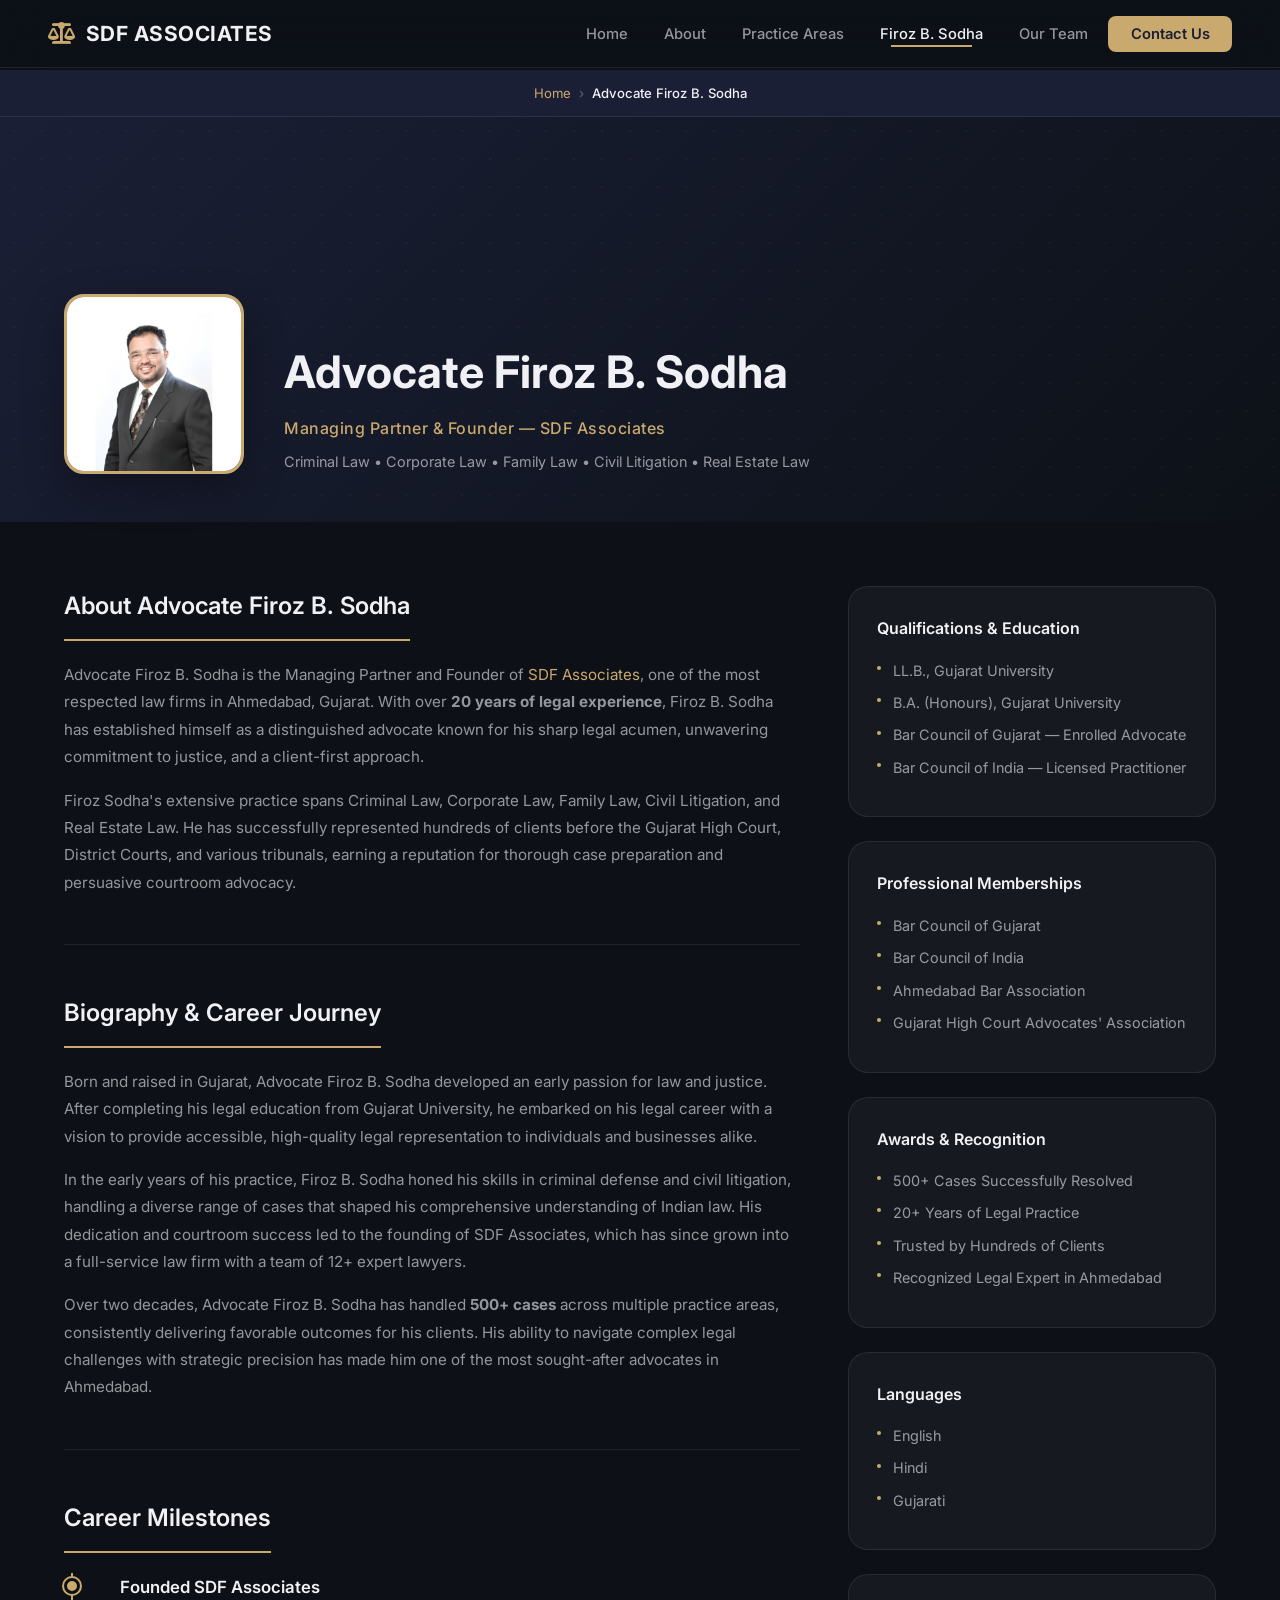
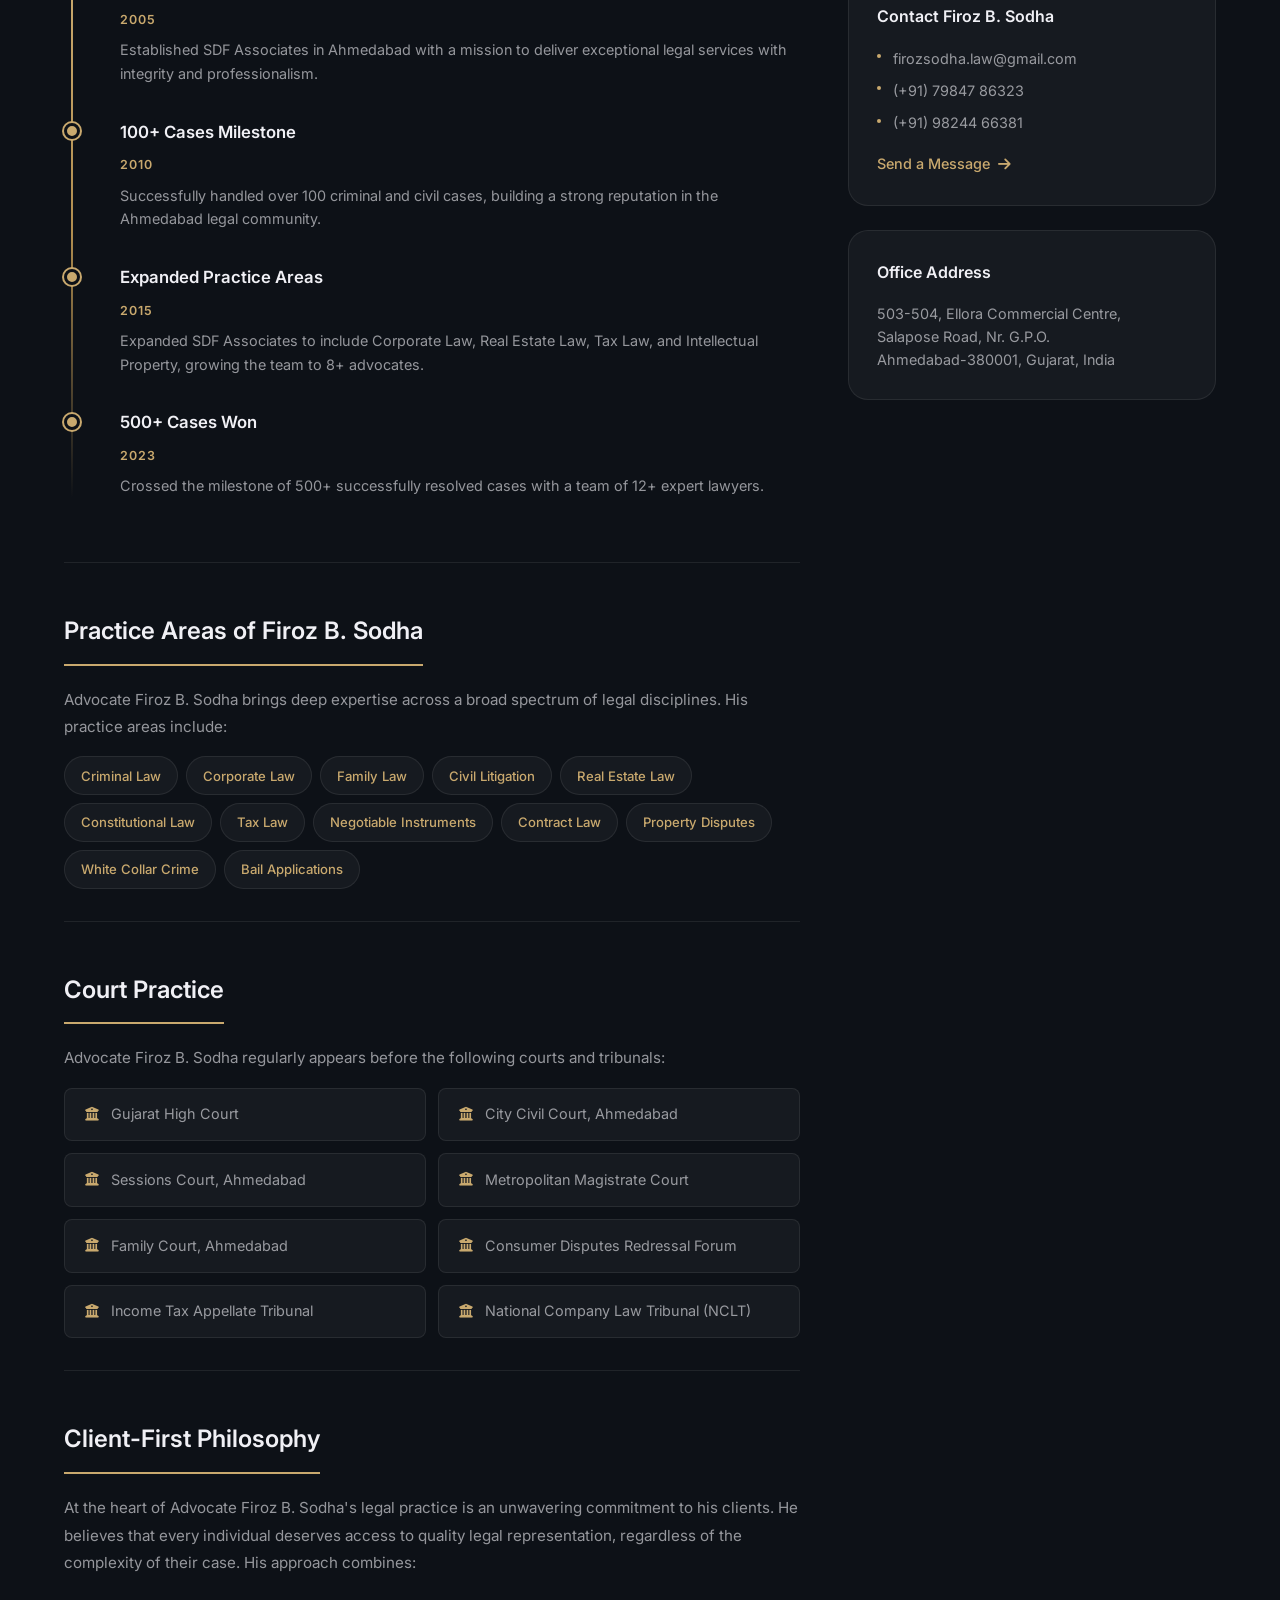
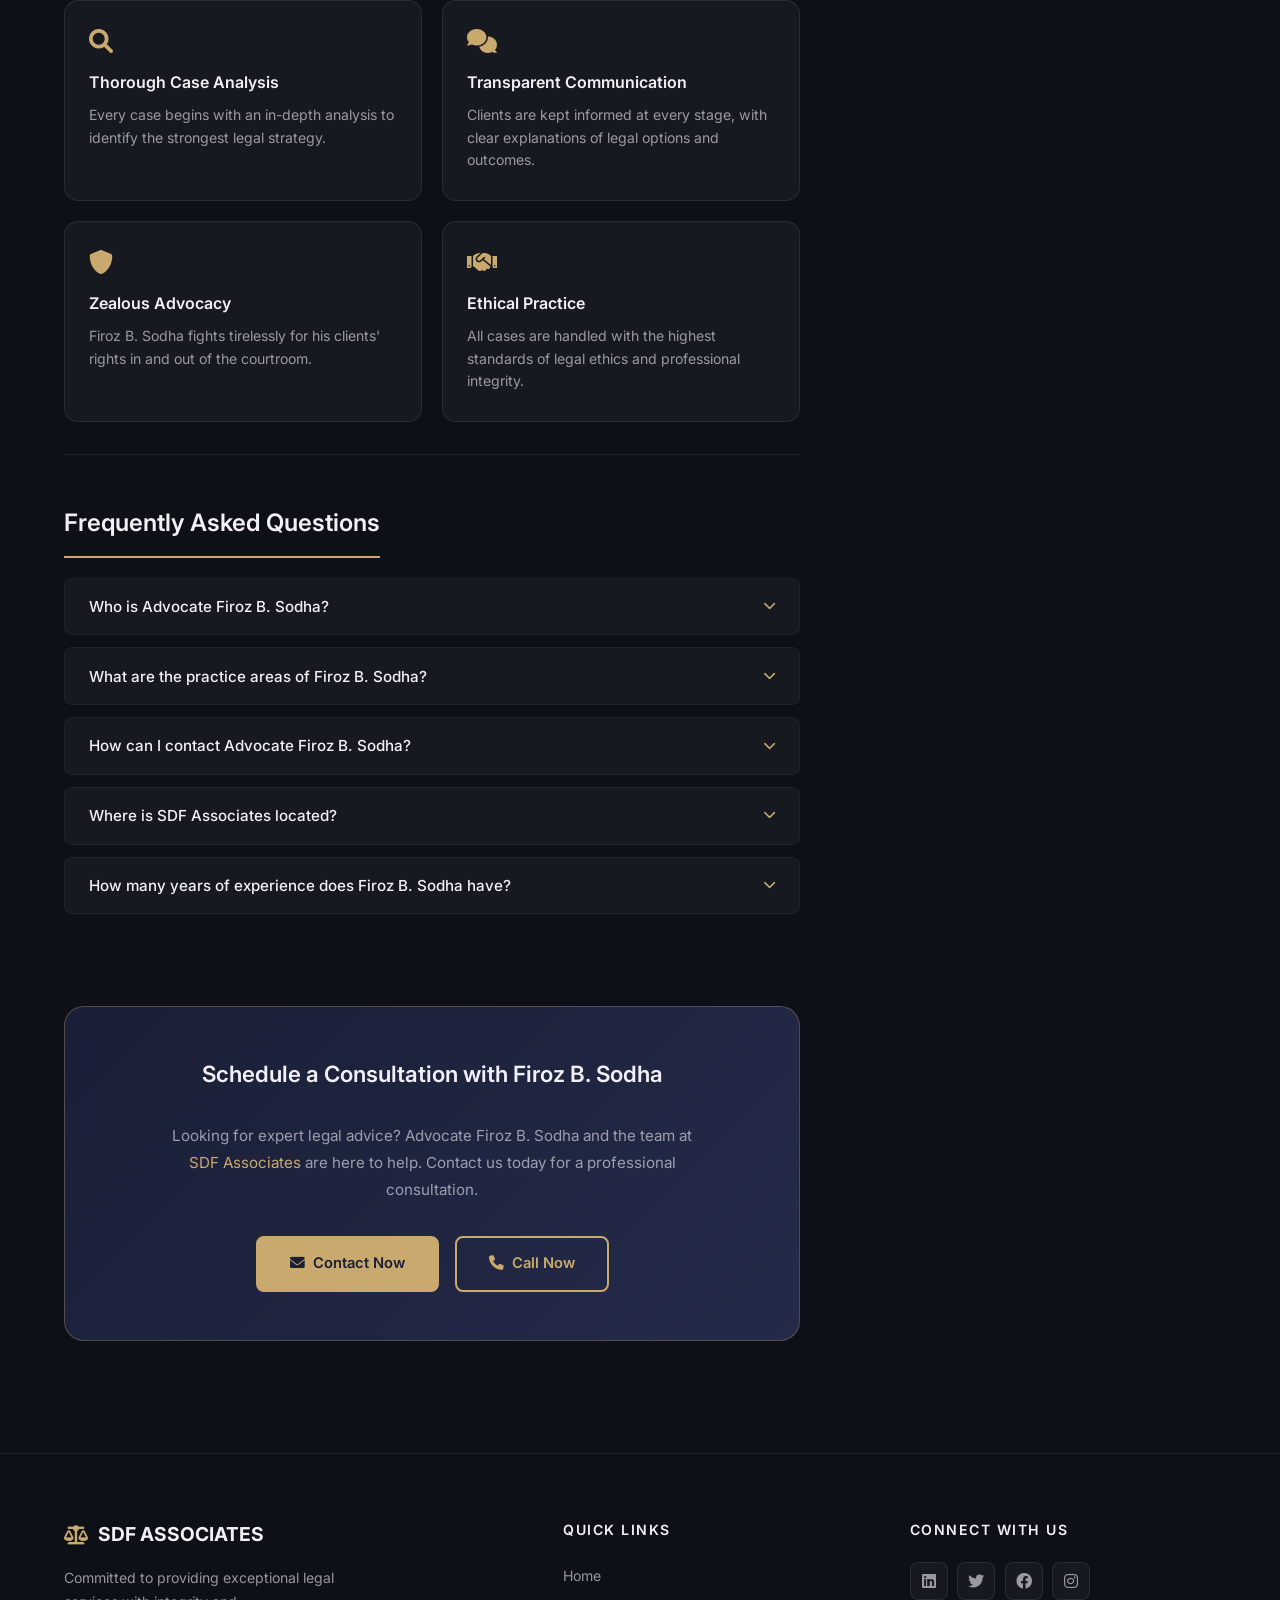
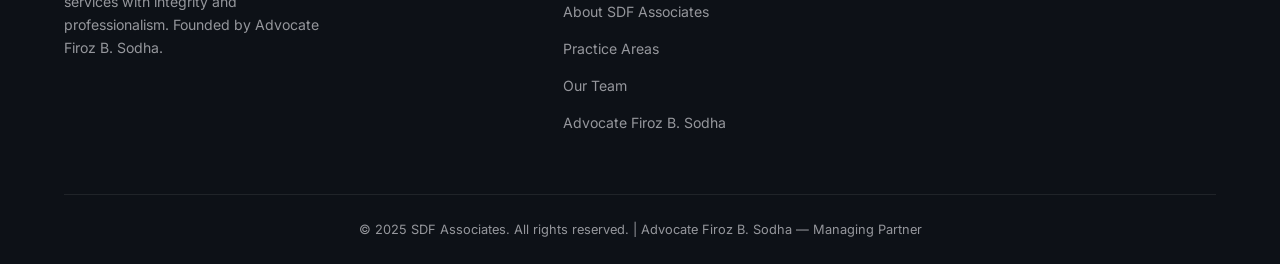
==== about-firoz-b-sodha.html @ f48bb29c "feat: add detailed SEO metadata to team member profile and expand site layout with breadcrumbs, abou" ====
<!DOCTYPE html>
<html lang="en">

<head>
    <meta charset="UTF-8">
    <meta name="viewport" content="width=device-width, initial-scale=1.0">

    <!-- Primary SEO Meta Tags -->
    <title>Advocate Firoz B. Sodha — Managing Partner | SDF Associates, Ahmedabad</title>
    <meta name="description"
        content="Advocate Firoz B. Sodha is the Managing Partner and Founder of SDF Associates, a premier law firm in Ahmedabad. With 20+ years of experience in Criminal Law, Corporate Law, and Civil Litigation. Contact today.">
    <meta name="keywords"
        content="Firoz B. Sodha, Firoz Sodha, Advocate Firoz B. Sodha, Firoz B Sodha, Senior Advocate Firoz B. Sodha, SDF Associates, criminal lawyer Ahmedabad, advocate Ahmedabad">
    <meta name="author" content="Firoz B. Sodha">
    <meta name="robots" content="index, follow, max-snippet:-1, max-image-preview:large, max-video-preview:-1">

    <!-- Canonical URL -->
    <link rel="canonical" href="https://www.sdf-advocates.co.in/about-firoz-b-sodha.html">

    <!-- Open Graph / Facebook -->
    <meta property="og:type" content="profile">
    <meta property="og:site_name" content="SDF Associates">
    <meta property="og:locale" content="en_IN">
    <meta property="og:url" content="https://www.sdf-advocates.co.in/about-firoz-b-sodha.html">
    <meta property="og:title" content="Advocate Firoz B. Sodha — Managing Partner | SDF Associates, Ahmedabad">
    <meta property="og:description"
        content="Meet Advocate Firoz B. Sodha — Managing Partner of SDF Associates with 20+ years of legal expertise in Criminal Law, Corporate Law, and Civil Litigation in Ahmedabad.">
    <meta property="og:image" content="https://www.sdf-advocates.co.in/Images/firoz-b-sodha.jpg">
    <meta property="og:image:width" content="800">
    <meta property="og:image:height" content="800">
    <meta property="og:image:alt" content="Advocate Firoz B. Sodha — Managing Partner of SDF Associates, Ahmedabad">
    <meta property="profile:first_name" content="Firoz">
    <meta property="profile:last_name" content="Sodha">

    <!-- Twitter Card -->
    <meta name="twitter:card" content="summary_large_image">
    <meta name="twitter:title" content="Advocate Firoz B. Sodha — Managing Partner | SDF Associates">
    <meta name="twitter:description"
        content="Advocate Firoz B. Sodha — 20+ years of legal excellence. Managing Partner of SDF Associates, Ahmedabad. Criminal Law, Corporate Law & Civil Litigation expert.">
    <meta name="twitter:image" content="https://www.sdf-advocates.co.in/Images/firoz-b-sodha.jpg">
    <meta name="twitter:image:alt" content="Advocate Firoz B. Sodha — SDF Associates">

    <!-- Favicon -->
    <link rel="icon" type="image/x-icon" href="/favicon.ico">
    <link rel="icon" type="image/png" sizes="32x32" href="/favicon-32x32.png">
    <link rel="icon" type="image/png" sizes="16x16" href="/favicon-16x16.png">
    <link rel="apple-touch-icon" sizes="180x180" href="/apple-touch-icon.png">

    <!-- Preconnect for Performance -->
    <link rel="preconnect" href="https://fonts.googleapis.com">
    <link rel="preconnect" href="https://fonts.gstatic.com" crossorigin>
    <link href="https://fonts.googleapis.com/css2?family=Inter:wght@400;500;600;700&display=swap" rel="stylesheet">
    <link rel="stylesheet" href="https://cdnjs.cloudflare.com/ajax/libs/font-awesome/6.0.0/css/all.min.css">
    <link rel="stylesheet" href="styles.css">

    <!-- Structured Data: Person -->
    <script type="application/ld+json">
    {
        "@context": "https://schema.org",
        "@type": "Person",
        "name": "Firoz B. Sodha",
        "alternateName": ["Firoz Sodha", "Advocate Firoz B. Sodha", "Firoz B Sodha"],
        "givenName": "Firoz",
        "familyName": "Sodha",
        "additionalName": "B.",
        "honorificPrefix": "Advocate",
        "jobTitle": "Managing Partner",
        "description": "Advocate Firoz B. Sodha is the Managing Partner and Founder of SDF Associates, a premier law firm in Ahmedabad, Gujarat. With over 20 years of experience specializing in Criminal Law, Corporate Law, Family Law, and Civil Litigation.",
        "url": "https://www.sdf-advocates.co.in/about-firoz-b-sodha.html",
        "image": "https://www.sdf-advocates.co.in/Images/firoz-b-sodha.jpg",
        "email": "firozsodha.law@gmail.com",
        "telephone": "+91-79847-86323",
        "worksFor": {
            "@type": "LegalService",
            "name": "SDF Associates",
            "url": "https://www.sdf-advocates.co.in"
        },
        "alumniOf": [
            {
                "@type": "EducationalOrganization",
                "name": "Gujarat University"
            }
        ],
        "knowsAbout": [
            "Criminal Law",
            "Corporate Law",
            "Family Law",
            "Civil Litigation",
            "Real Estate Law",
            "Constitutional Law",
            "Tax Law"
        ],
        "knowsLanguage": ["English", "Hindi", "Gujarati"],
        "address": {
            "@type": "PostalAddress",
            "streetAddress": "503-504, Ellora Commercial Centre, Salapose Road, Nr. G.P.O.",
            "addressLocality": "Ahmedabad",
            "addressRegion": "Gujarat",
            "postalCode": "380001",
            "addressCountry": "IN"
        },
        "memberOf": [
            {
                "@type": "Organization",
                "name": "Bar Council of Gujarat"
            },
            {
                "@type": "Organization",
                "name": "Bar Council of India"
            },
            {
                "@type": "Organization",
                "name": "Ahmedabad Bar Association"
            }
        ],
        "sameAs": []
    }
    </script>

    <!-- Structured Data: BreadcrumbList -->
    <script type="application/ld+json">
    {
        "@context": "https://schema.org",
        "@type": "BreadcrumbList",
        "itemListElement": [
            {
                "@type": "ListItem",
                "position": 1,
                "name": "Home",
                "item": "https://www.sdf-advocates.co.in/"
            },
            {
                "@type": "ListItem",
                "position": 2,
                "name": "Advocate Firoz B. Sodha",
                "item": "https://www.sdf-advocates.co.in/about-firoz-b-sodha.html"
            }
        ]
    }
    </script>

    <!-- Structured Data: FAQPage -->
    <script type="application/ld+json">
    {
        "@context": "https://schema.org",
        "@type": "FAQPage",
        "mainEntity": [
            {
                "@type": "Question",
                "name": "Who is Advocate Firoz B. Sodha?",
                "acceptedAnswer": {
                    "@type": "Answer",
                    "text": "Advocate Firoz B. Sodha is the Managing Partner and Founder of SDF Associates, a premier law firm in Ahmedabad, Gujarat. With over 20 years of experience, he specializes in Criminal Law, Corporate Law, Family Law, and Civil Litigation."
                }
            },
            {
                "@type": "Question",
                "name": "What are the practice areas of Firoz B. Sodha?",
                "acceptedAnswer": {
                    "@type": "Answer",
                    "text": "Firoz B. Sodha specializes in Criminal Law, Corporate Law, Family Law, Civil Litigation, Real Estate Law, Constitutional Law, and Tax Law. He has represented clients in the Gujarat High Court, District Courts, and various tribunals."
                }
            },
            {
                "@type": "Question",
                "name": "How can I contact Advocate Firoz B. Sodha?",
                "acceptedAnswer": {
                    "@type": "Answer",
                    "text": "You can contact Advocate Firoz B. Sodha at SDF Associates by calling (+91) 79847 86323 or (+91) 98244 66381, or by emailing firozsodha.law@gmail.com. The office is located at 503-504, Ellora Commercial Centre, Salapose Road, Nr. G.P.O., Ahmedabad-380001."
                }
            },
            {
                "@type": "Question",
                "name": "Where is SDF Associates located?",
                "acceptedAnswer": {
                    "@type": "Answer",
                    "text": "SDF Associates is located at 503-504, Ellora Commercial Centre, Salapose Road, Nr. G.P.O., Ahmedabad-380001, Gujarat, India."
                }
            },
            {
                "@type": "Question",
                "name": "How many years of experience does Firoz B. Sodha have?",
                "acceptedAnswer": {
                    "@type": "Answer",
                    "text": "Advocate Firoz B. Sodha has over 20 years of legal experience. He founded SDF Associates and has successfully handled 500+ cases across multiple practice areas."
                }
            }
        ]
    }
    </script>
</head>

<body>
    <header>
        <nav aria-label="Main Navigation">
            <a href="index.html" class="logo" title="SDF Associates — Law Firm in Ahmedabad">
                <i class="fas fa-balance-scale" aria-hidden="true"></i>
                <span>SDF ASSOCIATES</span>
            </a>
            <button class="mobile-menu-btn" aria-label="Toggle Menu" aria-expanded="false">
                <span></span>
                <span></span>
                <span></span>
            </button>
            <ul class="nav-links" role="navigation">
                <li><a href="index.html#home">Home</a></li>
                <li><a href="index.html#about">About</a></li>
                <li><a href="index.html#services">Practice Areas</a></li>
                <li><a href="about-firoz-b-sodha.html" class="active" title="Advocate Firoz B. Sodha">Firoz B. Sodha</a></li>
                <li><a href="index.html#team">Our Team</a></li>
                <li><a href="index.html#contact" class="nav-cta">Contact Us</a></li>
            </ul>
        </nav>
    </header>

    <main>
        <!-- Breadcrumb Navigation -->
        <nav class="breadcrumb" aria-label="Breadcrumb">
            <ol>
                <li><a href="index.html">Home</a></li>
                <li aria-current="page">Advocate Firoz B. Sodha</li>
            </ol>
        </nav>

        <!-- Hero Section -->
        <section class="member-hero about-hero">
            <div class="member-hero-content">
                <div class="member-hero-image">
                    <img src="Images/firoz-b-sodha.jpg"
                        alt="Advocate Firoz B. Sodha — Managing Partner and Founder of SDF Associates, Ahmedabad"
                        loading="eager" fetchpriority="high" decoding="async" width="180" height="180">
                </div>
                <div class="member-hero-text">
                    <h1>Advocate Firoz B. Sodha</h1>
                    <p class="member-title">Managing Partner &amp; Founder — SDF Associates</p>
                    <p class="member-specialty">Criminal Law • Corporate Law • Family Law • Civil Litigation • Real
                        Estate Law</p>
                </div>
            </div>
        </section>

        <!-- Profile Body -->
        <div class="member-body about-body" style="background: var(--secondary);">
            <div class="member-main">

                <!-- Professional Introduction -->
                <section class="profile-section">
                    <h2>About Advocate Firoz B. Sodha</h2>
                    <p>Advocate Firoz B. Sodha is the Managing Partner and Founder of <a href="index.html"
                            title="SDF Associates — Premier Law Firm in Ahmedabad">SDF Associates</a>, one of the
                        most respected law firms in Ahmedabad, Gujarat. With over <strong>20 years of legal
                            experience</strong>, Firoz B. Sodha has established himself as a distinguished advocate
                        known for his sharp legal acumen, unwavering commitment to justice, and a client-first
                        approach.</p>
                    <p>Firoz Sodha's extensive practice spans Criminal Law, Corporate Law, Family Law, Civil
                        Litigation, and Real Estate Law. He has successfully represented hundreds of clients before
                        the Gujarat High Court, District Courts, and various tribunals, earning a reputation for
                        thorough case preparation and persuasive courtroom advocacy.</p>
                </section>

                <!-- Biography -->
                <section class="profile-section">
                    <h2>Biography &amp; Career Journey</h2>
                    <p>Born and raised in Gujarat, Advocate Firoz B. Sodha developed an early passion for law and
                        justice. After completing his legal education from Gujarat University, he embarked on his
                        legal career with a vision to provide accessible, high-quality legal representation to
                        individuals and businesses alike.</p>
                    <p>In the early years of his practice, Firoz B. Sodha honed his skills in criminal defense and
                        civil litigation, handling a diverse range of cases that shaped his comprehensive
                        understanding of Indian law. His dedication and courtroom success led to the founding of
                        SDF Associates, which has since grown into a full-service law firm with a team of 12+
                        expert lawyers.</p>
                    <p>Over two decades, Advocate Firoz B. Sodha has handled <strong>500+ cases</strong> across
                        multiple practice areas, consistently delivering favorable outcomes for his clients. His
                        ability to navigate complex legal challenges with strategic precision has made him one of
                        the most sought-after advocates in Ahmedabad.</p>
                </section>

                <!-- Career Timeline -->
                <section class="profile-section">
                    <h2>Career Milestones</h2>
                    <div class="timeline">
                        <div class="timeline-item">
                            <div class="timeline-marker"></div>
                            <div class="timeline-content">
                                <h3>Founded SDF Associates</h3>
                                <span class="timeline-date">2005</span>
                                <p>Established SDF Associates in Ahmedabad with a mission to deliver exceptional
                                    legal services with integrity and professionalism.</p>
                            </div>
                        </div>
                        <div class="timeline-item">
                            <div class="timeline-marker"></div>
                            <div class="timeline-content">
                                <h3>100+ Cases Milestone</h3>
                                <span class="timeline-date">2010</span>
                                <p>Successfully handled over 100 criminal and civil cases, building a strong
                                    reputation in the Ahmedabad legal community.</p>
                            </div>
                        </div>
                        <div class="timeline-item">
                            <div class="timeline-marker"></div>
                            <div class="timeline-content">
                                <h3>Expanded Practice Areas</h3>
                                <span class="timeline-date">2015</span>
                                <p>Expanded SDF Associates to include Corporate Law, Real Estate Law, Tax Law, and
                                    Intellectual Property, growing the team to 8+ advocates.</p>
                            </div>
                        </div>
                        <div class="timeline-item">
                            <div class="timeline-marker"></div>
                            <div class="timeline-content">
                                <h3>500+ Cases Won</h3>
                                <span class="timeline-date">2023</span>
                                <p>Crossed the milestone of 500+ successfully resolved cases with a team of 12+
                                    expert lawyers.</p>
                            </div>
                        </div>
                    </div>
                </section>

                <!-- Practice Areas -->
                <section class="profile-section">
                    <h2>Practice Areas of Firoz B. Sodha</h2>
                    <p>Advocate Firoz B. Sodha brings deep expertise across a broad spectrum of legal disciplines.
                        His practice areas include:</p>
                    <div class="practice-tags">
                        <span class="practice-tag">Criminal Law</span>
                        <span class="practice-tag">Corporate Law</span>
                        <span class="practice-tag">Family Law</span>
                        <span class="practice-tag">Civil Litigation</span>
                        <span class="practice-tag">Real Estate Law</span>
                        <span class="practice-tag">Constitutional Law</span>
                        <span class="practice-tag">Tax Law</span>
                        <span class="practice-tag">Negotiable Instruments</span>
                        <span class="practice-tag">Contract Law</span>
                        <span class="practice-tag">Property Disputes</span>
                        <span class="practice-tag">White Collar Crime</span>
                        <span class="practice-tag">Bail Applications</span>
                    </div>
                </section>

                <!-- Court Practice -->
                <section class="profile-section">
                    <h2>Court Practice</h2>
                    <p>Advocate Firoz B. Sodha regularly appears before the following courts and tribunals:</p>
                    <ul class="court-list">
                        <li><i class="fas fa-university" aria-hidden="true"></i> Gujarat High Court</li>
                        <li><i class="fas fa-university" aria-hidden="true"></i> City Civil Court, Ahmedabad</li>
                        <li><i class="fas fa-university" aria-hidden="true"></i> Sessions Court, Ahmedabad</li>
                        <li><i class="fas fa-university" aria-hidden="true"></i> Metropolitan Magistrate Court</li>
                        <li><i class="fas fa-university" aria-hidden="true"></i> Family Court, Ahmedabad</li>
                        <li><i class="fas fa-university" aria-hidden="true"></i> Consumer Disputes Redressal Forum</li>
                        <li><i class="fas fa-university" aria-hidden="true"></i> Income Tax Appellate Tribunal</li>
                        <li><i class="fas fa-university" aria-hidden="true"></i> National Company Law Tribunal (NCLT)</li>
                    </ul>
                </section>

                <!-- Client Approach -->
                <section class="profile-section">
                    <h2>Client-First Philosophy</h2>
                    <p>At the heart of Advocate Firoz B. Sodha's legal practice is an unwavering commitment to
                        his clients. He believes that every individual deserves access to quality legal
                        representation, regardless of the complexity of their case. His approach combines:</p>
                    <div class="approach-grid">
                        <div class="approach-card">
                            <i class="fas fa-search" aria-hidden="true"></i>
                            <h3>Thorough Case Analysis</h3>
                            <p>Every case begins with an in-depth analysis to identify the strongest legal
                                strategy.</p>
                        </div>
                        <div class="approach-card">
                            <i class="fas fa-comments" aria-hidden="true"></i>
                            <h3>Transparent Communication</h3>
                            <p>Clients are kept informed at every stage, with clear explanations of legal options
                                and outcomes.</p>
                        </div>
                        <div class="approach-card">
                            <i class="fas fa-shield-alt" aria-hidden="true"></i>
                            <h3>Zealous Advocacy</h3>
                            <p>Firoz B. Sodha fights tirelessly for his clients' rights in and out of the
                                courtroom.</p>
                        </div>
                        <div class="approach-card">
                            <i class="fas fa-handshake" aria-hidden="true"></i>
                            <h3>Ethical Practice</h3>
                            <p>All cases are handled with the highest standards of legal ethics and professional
                                integrity.</p>
                        </div>
                    </div>
                </section>

                <!-- FAQs -->
                <section class="profile-section faq-section">
                    <h2>Frequently Asked Questions</h2>

                    <div class="faq-item" itemscope itemprop="mainEntity" itemtype="https://schema.org/Question">
                        <button class="faq-question" aria-expanded="false">
                            <span itemprop="name">Who is Advocate Firoz B. Sodha?</span>
                            <i class="fas fa-chevron-down" aria-hidden="true"></i>
                        </button>
                        <div class="faq-answer" itemscope itemprop="acceptedAnswer"
                            itemtype="https://schema.org/Answer">
                            <p itemprop="text">Advocate Firoz B. Sodha is the Managing Partner and Founder of SDF
                                Associates, a premier law firm in Ahmedabad, Gujarat. With over 20 years of
                                experience, he specializes in Criminal Law, Corporate Law, Family Law, and Civil
                                Litigation.</p>
                        </div>
                    </div>

                    <div class="faq-item" itemscope itemprop="mainEntity" itemtype="https://schema.org/Question">
                        <button class="faq-question" aria-expanded="false">
                            <span itemprop="name">What are the practice areas of Firoz B. Sodha?</span>
                            <i class="fas fa-chevron-down" aria-hidden="true"></i>
                        </button>
                        <div class="faq-answer" itemscope itemprop="acceptedAnswer"
                            itemtype="https://schema.org/Answer">
                            <p itemprop="text">Firoz B. Sodha specializes in Criminal Law, Corporate Law, Family
                                Law, Civil Litigation, Real Estate Law, Constitutional Law, and Tax Law. He has
                                represented clients in the Gujarat High Court, District Courts, and various
                                tribunals.</p>
                        </div>
                    </div>

                    <div class="faq-item" itemscope itemprop="mainEntity" itemtype="https://schema.org/Question">
                        <button class="faq-question" aria-expanded="false">
                            <span itemprop="name">How can I contact Advocate Firoz B. Sodha?</span>
                            <i class="fas fa-chevron-down" aria-hidden="true"></i>
                        </button>
                        <div class="faq-answer" itemscope itemprop="acceptedAnswer"
                            itemtype="https://schema.org/Answer">
                            <p itemprop="text">You can contact Advocate Firoz B. Sodha at SDF Associates by
                                calling <a href="tel:+917984786323">(+91) 79847 86323</a> or <a
                                    href="tel:+919824466381">(+91) 98244 66381</a>, or by emailing <a
                                    href="mailto:firozsodha.law@gmail.com">firozsodha.law@gmail.com</a>. The
                                office is located at 503-504, Ellora Commercial Centre, Salapose Road, Nr. G.P.O.,
                                Ahmedabad-380001.</p>
                        </div>
                    </div>

                    <div class="faq-item" itemscope itemprop="mainEntity" itemtype="https://schema.org/Question">
                        <button class="faq-question" aria-expanded="false">
                            <span itemprop="name">Where is SDF Associates located?</span>
                            <i class="fas fa-chevron-down" aria-hidden="true"></i>
                        </button>
                        <div class="faq-answer" itemscope itemprop="acceptedAnswer"
                            itemtype="https://schema.org/Answer">
                            <p itemprop="text">SDF Associates is located at 503-504, Ellora Commercial Centre,
                                Salapose Road, Nr. G.P.O., Ahmedabad-380001, Gujarat, India.</p>
                        </div>
                    </div>

                    <div class="faq-item" itemscope itemprop="mainEntity" itemtype="https://schema.org/Question">
                        <button class="faq-question" aria-expanded="false">
                            <span itemprop="name">How many years of experience does Firoz B. Sodha have?</span>
                            <i class="fas fa-chevron-down" aria-hidden="true"></i>
                        </button>
                        <div class="faq-answer" itemscope itemprop="acceptedAnswer"
                            itemtype="https://schema.org/Answer">
                            <p itemprop="text">Advocate Firoz B. Sodha has over 20 years of legal experience. He
                                founded SDF Associates and has successfully handled 500+ cases across multiple
                                practice areas.</p>
                        </div>
                    </div>
                </section>

                <!-- Contact CTA -->
                <section class="profile-section contact-cta-section">
                    <div class="contact-cta-card">
                        <h2>Schedule a Consultation with Firoz B. Sodha</h2>
                        <p>Looking for expert legal advice? Advocate Firoz B. Sodha and the team at <a
                                href="index.html" title="SDF Associates">SDF Associates</a> are here to help.
                            Contact us today for a professional consultation.</p>
                        <div class="cta-actions">
                            <a href="index.html#contact" class="cta-primary" id="about-cta-contact">
                                <i class="fas fa-envelope" aria-hidden="true"></i> Contact Now
                            </a>
                            <a href="tel:+917984786323" class="cta-primary cta-phone" id="about-cta-call">
                                <i class="fas fa-phone" aria-hidden="true"></i> Call Now
                            </a>
                        </div>
                    </div>
                </section>
            </div>

            <!-- Sidebar -->
            <aside class="member-sidebar">
                <div class="sidebar-card">
                    <h3>Qualifications &amp; Education</h3>
                    <ul>
                        <li>LL.B., Gujarat University</li>
                        <li>B.A. (Honours), Gujarat University</li>
                        <li>Bar Council of Gujarat — Enrolled Advocate</li>
                        <li>Bar Council of India — Licensed Practitioner</li>
                    </ul>
                </div>

                <div class="sidebar-card">
                    <h3>Professional Memberships</h3>
                    <ul>
                        <li>Bar Council of Gujarat</li>
                        <li>Bar Council of India</li>
                        <li>Ahmedabad Bar Association</li>
                        <li>Gujarat High Court Advocates' Association</li>
                    </ul>
                </div>

                <div class="sidebar-card">
                    <h3>Awards &amp; Recognition</h3>
                    <ul>
                        <li>500+ Cases Successfully Resolved</li>
                        <li>20+ Years of Legal Practice</li>
                        <li>Trusted by Hundreds of Clients</li>
                        <li>Recognized Legal Expert in Ahmedabad</li>
                    </ul>
                </div>

                <div class="sidebar-card">
                    <h3>Languages</h3>
                    <ul>
                        <li>English</li>
                        <li>Hindi</li>
                        <li>Gujarati</li>
                    </ul>
                </div>

                <div class="sidebar-card">
                    <h3>Contact Firoz B. Sodha</h3>
                    <ul>
                        <li><a href="mailto:firozsodha.law@gmail.com">firozsodha.law@gmail.com</a></li>
                        <li><a href="tel:+917984786323">(+91) 79847 86323</a></li>
                        <li><a href="tel:+919824466381">(+91) 98244 66381</a></li>
                    </ul>
                    <a href="index.html#contact" class="contact-link">
                        Send a Message <i class="fas fa-arrow-right" aria-hidden="true"></i>
                    </a>
                </div>

                <div class="sidebar-card">
                    <h3>Office Address</h3>
                    <p style="color: var(--text-muted); font-size: 0.9rem; line-height: 1.6; padding-left: 0;">
                        503-504, Ellora Commercial Centre,<br>
                        Salapose Road, Nr. G.P.O.<br>
                        Ahmedabad-380001, Gujarat, India
                    </p>
                </div>
            </aside>
        </div>
    </main>

    <footer>
        <div class="footer-content">
            <div class="footer-section">
                <div class="footer-logo">
                    <i class="fas fa-balance-scale" aria-hidden="true"></i>
                    <span>SDF ASSOCIATES</span>
                </div>
                <p>Committed to providing exceptional legal services with integrity and professionalism. Founded
                    by <a href="about-firoz-b-sodha.html" title="About Advocate Firoz B. Sodha">Advocate Firoz B.
                        Sodha</a>.</p>
            </div>
            <div class="footer-section">
                <h3>Quick Links</h3>
                <ul>
                    <li><a href="index.html">Home</a></li>
                    <li><a href="index.html#about">About SDF Associates</a></li>
                    <li><a href="index.html#services">Practice Areas</a></li>
                    <li><a href="index.html#team">Our Team</a></li>
                    <li><a href="about-firoz-b-sodha.html" title="Advocate Firoz B. Sodha">Advocate Firoz B. Sodha</a></li>
                </ul>
            </div>
            <div class="footer-section">
                <h3>Connect With Us</h3>
                <div class="social-links">
                    <a href="#" aria-label="SDF Associates on LinkedIn"><i class="fab fa-linkedin"
                            aria-hidden="true"></i></a>
                    <a href="#" aria-label="SDF Associates on Twitter"><i class="fab fa-twitter"
                            aria-hidden="true"></i></a>
                    <a href="#" aria-label="SDF Associates on Facebook"><i class="fab fa-facebook"
                            aria-hidden="true"></i></a>
                    <a href="#" aria-label="SDF Associates on Instagram"><i class="fab fa-instagram"
                            aria-hidden="true"></i></a>
                </div>
            </div>
        </div>
        <div class="footer-bottom">
            <p>&copy; 2025 SDF Associates. All rights reserved. | <a href="about-firoz-b-sodha.html">Advocate
                    Firoz B. Sodha — Managing Partner</a></p>
        </div>
    </footer>

    <script src="scripts.js" defer></script>
    <script>
        // FAQ Accordion
        document.querySelectorAll('.faq-question').forEach(button => {
            button.addEventListener('click', () => {
                const isExpanded = button.getAttribute('aria-expanded') === 'true';
                // Close all other FAQs
                document.querySelectorAll('.faq-question').forEach(btn => {
                    btn.setAttribute('aria-expanded', 'false');
                    btn.parentElement.classList.remove('active');
                });
                // Toggle current
                if (!isExpanded) {
                    button.setAttribute('aria-expanded', 'true');
                    button.parentElement.classList.add('active');
                }
            });
        });
    </script>
</body>

</html>
---- styles.css ----
/* =============================================
   SDF Associates — Premium Design System v2
   ============================================= */

/* --- Design Tokens --- */
:root {
    /* Colors */
    --primary: #1a1f36;
    --primary-light: #242b4a;
    --secondary: #0d1117;
    --accent: #c9a96e;
    --accent-dark: #b08d4f;
    --accent-glow: rgba(201, 169, 110, 0.25);
    --surface: rgba(255, 255, 255, 0.04);
    --surface-hover: rgba(255, 255, 255, 0.08);
    --surface-card: rgba(255, 255, 255, 0.035);
    --border: rgba(255, 255, 255, 0.08);
    --border-hover: rgba(201, 169, 110, 0.3);
    --text: #f0f0f5;
    --text-muted: rgba(240, 240, 245, 0.6);

    /* Typography */
    --font: 'Inter', system-ui, -apple-system, sans-serif;

    /* Spacing */
    --section-pad: clamp(5rem, 10vw, 9rem) clamp(1.25rem, 5vw, 5%);
    --container: 1320px;
    --radius-sm: 8px;
    --radius-md: 14px;
    --radius-lg: 20px;

    /* Motion */
    --ease: cubic-bezier(0.4, 0, 0.2, 1);
    --ease-out: cubic-bezier(0, 0, 0.2, 1);
    --ease-spring: cubic-bezier(0.34, 1.56, 0.64, 1);
    --duration: 0.35s;
    --duration-slow: 0.6s;
}

/* --- Reset & Base --- */
*,
*::before,
*::after {
    margin: 0;
    padding: 0;
    box-sizing: border-box;
}

html {
    scroll-behavior: smooth;
    -webkit-text-size-adjust: 100%;
}

body {
    font-family: var(--font);
    font-size: 1rem;
    line-height: 1.7;
    color: var(--text);
    background: var(--secondary);
    overflow-x: hidden;
    -webkit-font-smoothing: antialiased;
    -moz-osx-font-smoothing: grayscale;
}

img {
    max-width: 100%;
    display: block;
}

a {
    color: inherit;
    text-decoration: none;
}

ul {
    list-style: none;
}

/* --- Utility: Reveal Animations --- */
.reveal {
    opacity: 0;
    transform: translateY(30px);
    transition: opacity var(--duration-slow) var(--ease),
        transform var(--duration-slow) var(--ease);
}

.reveal.visible {
    opacity: 1;
    transform: translateY(0);
}

.reveal-delay-1 {
    transition-delay: 0.1s;
}

.reveal-delay-2 {
    transition-delay: 0.2s;
}

.reveal-delay-3 {
    transition-delay: 0.3s;
}

.reveal-delay-4 {
    transition-delay: 0.4s;
}

/* --- Section Header --- */
.section-header {
    text-align: center;
    margin-bottom: clamp(2.5rem, 5vw, 4rem);
}

.section-subtitle {
    display: inline-block;
    color: var(--accent);
    text-transform: uppercase;
    letter-spacing: 3px;
    font-size: 0.78rem;
    font-weight: 600;
    margin-bottom: 1rem;
    position: relative;
    padding-bottom: 0.75rem;
}

.section-subtitle::after {
    content: '';
    position: absolute;
    bottom: 0;
    left: 50%;
    transform: translateX(-50%);
    width: 40px;
    height: 2px;
    background: var(--accent);
}

.section-header h2 {
    font-size: clamp(1.8rem, 4vw, 2.8rem);
    font-weight: 700;
    color: var(--text);
    line-height: 1.2;
    letter-spacing: -0.02em;
}


/* =============================================
   HEADER & NAVIGATION
   ============================================= */
header {
    position: fixed;
    top: 0;
    left: 0;
    width: 100%;
    z-index: 1000;
    background: rgba(13, 17, 23, 0.65);
    backdrop-filter: blur(20px);
    -webkit-backdrop-filter: blur(20px);
    border-bottom: 1px solid var(--border);
    transition: background var(--duration) var(--ease),
        box-shadow var(--duration) var(--ease);
}

header.scrolled {
    background: rgba(13, 17, 23, 0.95);
    box-shadow: 0 4px 30px rgba(0, 0, 0, 0.3);
}

nav {
    display: flex;
    justify-content: space-between;
    align-items: center;
    padding: 1rem clamp(1.25rem, 5vw, 3rem);
    max-width: var(--container);
    margin: 0 auto;
}

.logo {
    display: flex;
    align-items: center;
    gap: 0.65rem;
    font-size: 1.3rem;
    font-weight: 700;
    letter-spacing: 0.5px;
    color: var(--text);
    z-index: 1001;
    position: relative;
}

.logo i {
    color: var(--accent);
    font-size: 1.35rem;
}

/* Desktop Nav Links */
.nav-links {
    display: flex;
    gap: 0.25rem;
    align-items: center;
}

.nav-links a {
    color: var(--text-muted);
    font-weight: 500;
    font-size: 0.92rem;
    padding: 0.5rem 1rem;
    border-radius: var(--radius-sm);
    transition: color var(--duration) var(--ease),
        background var(--duration) var(--ease);
    position: relative;
}

.nav-links a::after {
    content: '';
    position: absolute;
    bottom: 4px;
    left: 50%;
    width: 0;
    height: 2px;
    background: var(--accent);
    transition: width var(--duration) var(--ease),
        left var(--duration) var(--ease);
}

.nav-links a:hover,
.nav-links a.active {
    color: var(--text);
}

.nav-links a:hover::after,
.nav-links a.active::after {
    width: 60%;
    left: 20%;
}

.nav-cta {
    background: var(--accent) !important;
    color: var(--primary) !important;
    font-weight: 600 !important;
    border-radius: var(--radius-sm) !important;
    padding: 0.55rem 1.4rem !important;
    transition: background var(--duration) var(--ease),
        transform var(--duration) var(--ease),
        box-shadow var(--duration) var(--ease) !important;
}

.nav-cta::after {
    display: none !important;
}

.nav-cta:hover {
    background: var(--accent-dark) !important;
    color: var(--primary) !important;
    transform: translateY(-1px);
    box-shadow: 0 4px 20px var(--accent-glow);
}

/* Mobile Menu Button */
.mobile-menu-btn {
    display: none;
    flex-direction: column;
    justify-content: center;
    align-items: center;
    width: 40px;
    height: 40px;
    background: transparent;
    border: none;
    cursor: pointer;
    padding: 0;
    z-index: 1001;
    position: relative;
    gap: 6px;
}

.mobile-menu-btn span {
    display: block;
    width: 24px;
    height: 2px;
    background: var(--text);
    border-radius: 2px;
    transition: transform 0.4s var(--ease),
        opacity 0.3s var(--ease),
        width 0.3s var(--ease);
    transform-origin: center;
}

.mobile-menu-btn.active span:nth-child(1) {
    transform: translateY(8px) rotate(45deg);
}

.mobile-menu-btn.active span:nth-child(2) {
    opacity: 0;
    width: 0;
}

.mobile-menu-btn.active span:nth-child(3) {
    transform: translateY(-8px) rotate(-45deg);
}


/* =============================================
   HERO SECTION
   ============================================= */
.hero {
    min-height: 100vh;
    display: grid;
    grid-template-columns: 1.1fr 0.9fr;
    position: relative;
    background: var(--secondary);
    overflow: hidden;
}

.hero-pattern {
    position: absolute;
    inset: 0;
    background-image: radial-gradient(rgba(201, 169, 110, 0.06) 1px, transparent 1px);
    background-size: 30px 30px;
    pointer-events: none;
    z-index: 1;
}

.hero-content {
    position: relative;
    z-index: 2;
    padding: 0 clamp(2rem, 5vw, 5rem);
    display: flex;
    flex-direction: column;
    justify-content: center;
    min-height: 100vh;
    gap: 2.5rem;
}

.hero-text {
    max-width: 580px;
}

.hero-subtitle {
    display: inline-flex;
    align-items: center;
    gap: 1rem;
    color: var(--accent);
    font-size: 0.8rem;
    font-weight: 600;
    text-transform: uppercase;
    letter-spacing: 3px;
    margin-bottom: 1.25rem;
}

.hero-subtitle::before {
    content: '';
    display: inline-block;
    width: 2rem;
    height: 2px;
    background: var(--accent);
    flex-shrink: 0;
}

.hero-content h1 {
    font-size: clamp(2.2rem, 4.5vw, 3.5rem);
    font-weight: 700;
    color: var(--text);
    line-height: 1.15;
    margin-bottom: 1.25rem;
    letter-spacing: -0.03em;
}

.hero h1 .highlight {
    color: var(--accent);
    position: relative;
    display: inline-block;
}

.hero h1 .highlight::after {
    content: '';
    position: absolute;
    bottom: 2px;
    left: 0;
    width: 100%;
    height: 3px;
    background: linear-gradient(90deg, var(--accent), transparent);
    opacity: 0.4;
    border-radius: 2px;
}

.hero-content p.hero-description {
    font-size: clamp(0.95rem, 1.3vw, 1.1rem);
    color: var(--text-muted);
    line-height: 1.75;
    margin-bottom: 2rem;
    max-width: 520px;
}

/* Hero CTAs */
.hero-cta {
    display: flex;
    gap: 1.25rem;
    align-items: center;
    flex-wrap: wrap;
}

.cta-primary {
    display: inline-flex;
    align-items: center;
    gap: 0.5rem;
    background: var(--accent);
    color: var(--primary);
    padding: 0.85rem 2rem;
    border-radius: var(--radius-sm);
    font-weight: 600;
    font-size: 0.92rem;
    border: 2px solid var(--accent);
    transition: all var(--duration) var(--ease);
}

.cta-primary:hover {
    background: transparent;
    color: var(--accent);
    transform: translateY(-2px);
    box-shadow: 0 8px 30px var(--accent-glow);
}

.cta-secondary {
    display: inline-flex;
    align-items: center;
    gap: 0.5rem;
    color: var(--text-muted);
    font-weight: 500;
    font-size: 0.92rem;
    padding: 0.85rem 1rem;
    transition: color var(--duration) var(--ease);
}

.cta-secondary i {
    transition: transform var(--duration) var(--ease);
    font-size: 0.85rem;
}

.cta-secondary:hover {
    color: var(--accent);
}

.cta-secondary:hover i {
    transform: translateX(5px);
}

/* Hero Features */
.hero-features {
    display: grid;
    grid-template-columns: repeat(3, 1fr);
    gap: 1rem;
}

.feature {
    display: flex;
    align-items: center;
    gap: 0.75rem;
    padding: 0.9rem 1rem;
    background: var(--surface);
    border: 1px solid var(--border);
    border-radius: var(--radius-md);
    transition: all var(--duration) var(--ease);
}

.feature:hover {
    background: var(--surface-hover);
    border-color: var(--border-hover);
    transform: translateY(-2px);
}

.feature i {
    color: var(--accent);
    font-size: 1.15rem;
    flex-shrink: 0;
}

.feature span {
    color: var(--text);
    font-size: 0.8rem;
    font-weight: 500;
    line-height: 1.3;
}

/* Hero Image */
.hero-image {
    position: relative;
    height: 100%;
    width: 100%;
}

.image-container {
    position: absolute;
    inset: 0;
    clip-path: polygon(15% 0%, 100% 0%, 100% 100%, 0% 100%);
}

.image-container img {
    width: 100%;
    height: 100%;
    object-fit: cover;
    transition: transform 12s var(--ease-out);
}

.hero:hover .image-container img {
    transform: scale(1.04);
}

.image-overlay {
    position: absolute;
    inset: 0;
    background: linear-gradient(to right,
            var(--secondary) 0%,
            rgba(13, 17, 23, 0.7) 25%,
            rgba(13, 17, 23, 0.2) 55%,
            transparent 70%);
    clip-path: polygon(15% 0%, 100% 0%, 100% 100%, 0% 100%);
    pointer-events: none;
}


/* =============================================
   ABOUT SECTION
   ============================================= */
.about {
    padding: var(--section-pad);
    background: var(--secondary);
    position: relative;
}

.about-grid {
    display: grid;
    grid-template-columns: repeat(3, 1fr);
    gap: 1.5rem;
    max-width: var(--container);
    margin: 0 auto 3rem;
}

.about-card {
    background: var(--surface);
    border: 1px solid var(--border);
    padding: 2.5rem 2rem;
    border-radius: var(--radius-lg);
    text-align: center;
    transition: all var(--duration) var(--ease);
    position: relative;
    overflow: hidden;
}

.about-card::before {
    content: '';
    position: absolute;
    inset: 0;
    background: linear-gradient(135deg, transparent, rgba(201, 169, 110, 0.06));
    opacity: 0;
    transition: opacity var(--duration) var(--ease);
}

.about-card:hover::before {
    opacity: 1;
}

.about-card:hover {
    transform: translateY(-6px);
    border-color: var(--border-hover);
    box-shadow: 0 20px 40px rgba(0, 0, 0, 0.2);
}

.about-card i {
    font-size: 2.2rem;
    color: var(--accent);
    margin-bottom: 1.5rem;
    display: inline-block;
    transition: transform var(--duration) var(--ease-spring);
}

.about-card:hover i {
    transform: scale(1.15);
}

.about-card h3 {
    font-size: 1.15rem;
    font-weight: 600;
    margin-bottom: 0.75rem;
    color: var(--text);
}

.about-card p {
    color: var(--text-muted);
    font-size: 0.92rem;
    line-height: 1.65;
}

/* Firm Stats — Carousel Cards */
.firm-stats {
    max-width: 900px;
    margin: 0 auto;
    padding: 2.5rem 0 1.5rem;
    border-top: 1px solid var(--border);
}

.stats-track {
    display: grid;
    grid-template-columns: repeat(3, 1fr);
    gap: 1.5rem;
}

.stat-card {
    display: flex;
    flex-direction: column;
    align-items: center;
    gap: 0.5rem;
    padding: 2rem 1.5rem;
    background: linear-gradient(160deg, rgba(255, 255, 255, 0.05), rgba(255, 255, 255, 0.015));
    border: 1px solid var(--border);
    border-radius: var(--radius-lg);
    text-align: center;
    transition: all var(--duration) var(--ease);
    position: relative;
    overflow: hidden;
}

.stat-card::after {
    content: '';
    position: absolute;
    bottom: 0;
    left: 0;
    width: 100%;
    height: 3px;
    background: linear-gradient(90deg, var(--accent), var(--accent-dark));
    transform: scaleX(0);
    transform-origin: left;
    transition: transform var(--duration-slow) var(--ease);
}

.stat-card:hover {
    transform: translateY(-4px);
    border-color: var(--border-hover);
    box-shadow: 0 15px 35px rgba(0, 0, 0, 0.2);
}

.stat-card:hover::after {
    transform: scaleX(1);
}

.stat-card i {
    font-size: 1.5rem;
    color: var(--accent);
    margin-bottom: 0.25rem;
}

.stat-number {
    font-size: 2.2rem;
    font-weight: 700;
    color: var(--accent);
    line-height: 1;
    letter-spacing: -0.02em;
}

.stat-label {
    color: var(--text-muted);
    font-size: 0.88rem;
    font-weight: 500;
}


/* =============================================
   SERVICES / PRACTICE AREAS
   ============================================= */
.services {
    padding: var(--section-pad);
    background: var(--primary);
    position: relative;
}

.services-grid {
    display: grid;
    grid-template-columns: repeat(auto-fit, minmax(270px, 1fr));
    gap: 1.5rem;
    max-width: var(--container);
    margin: 0 auto;
}

.service-card {
    background: var(--surface);
    border: 1px solid var(--border);
    padding: 2.5rem 2rem;
    border-radius: var(--radius-lg);
    transition: all var(--duration) var(--ease);
    position: relative;
    overflow: hidden;
}

.service-card::after {
    content: '';
    position: absolute;
    bottom: 0;
    left: 0;
    width: 100%;
    height: 3px;
    background: linear-gradient(90deg, var(--accent), var(--accent-dark));
    transform: scaleX(0);
    transform-origin: left;
    transition: transform var(--duration-slow) var(--ease);
}

.service-card:hover::after {
    transform: scaleX(1);
}

.service-card:hover {
    transform: translateY(-5px);
    border-color: var(--border-hover);
    box-shadow: 0 20px 40px rgba(0, 0, 0, 0.2);
}

.service-icon {
    font-size: 2.2rem;
    color: var(--accent);
    margin-bottom: 1.5rem;
    transition: transform var(--duration) var(--ease-spring);
}

.service-icon.pulse {
    animation: iconPulse 0.6s var(--ease-spring);
}

@keyframes iconPulse {

    0%,
    100% {
        transform: scale(1);
    }

    50% {
        transform: scale(1.2);
    }
}

.service-card h3 {
    font-size: 1.15rem;
    font-weight: 600;
    margin-bottom: 1rem;
    color: var(--text);
}

.service-card ul {
    margin: 1rem 0 1.5rem;
}

.service-card li {
    color: var(--text-muted);
    font-size: 0.9rem;
    margin-bottom: 0.6rem;
    padding-left: 1.2rem;
    position: relative;
}

.service-card li::before {
    content: '';
    position: absolute;
    left: 0;
    top: 0.55em;
    width: 5px;
    height: 5px;
    border-radius: 50%;
    background: var(--accent);
    opacity: 0.6;
}

.service-cta {
    color: var(--accent);
    font-weight: 600;
    font-size: 0.88rem;
    transition: all var(--duration) var(--ease);
    display: inline-flex;
    align-items: center;
    gap: 0.3rem;
}

.service-cta:hover {
    color: var(--text);
    gap: 0.6rem;
}


/* =============================================
   TEAM SECTION — Premium Redesign
   ============================================= */
.team {
    padding: var(--section-pad);
    background: var(--secondary);
    position: relative;
}

.team-container {
    max-width: var(--container);
    margin: 0 auto;
}

/* --- Senior Partners (Premium Cards) --- */
.senior-partners {
    display: grid;
    grid-template-columns: repeat(2, 1fr);
    gap: 2.5rem;
    max-width: 920px;
    margin: 0 auto 5rem;
}

.partner-card {
    position: relative;
    background: linear-gradient(160deg, rgba(255, 255, 255, 0.05), rgba(255, 255, 255, 0.015));
    border: 1px solid var(--border);
    border-radius: var(--radius-lg);
    overflow: hidden;
    transition: transform 0.5s var(--ease),
        border-color 0.5s var(--ease),
        box-shadow 0.5s var(--ease);
}

/* Accent line that slides on hover */
.partner-card::after {
    content: '';
    position: absolute;
    bottom: 0;
    left: 0;
    width: 100%;
    height: 3px;
    background: linear-gradient(90deg, var(--accent), var(--accent-dark), var(--accent));
    transform: scaleX(0);
    transform-origin: left;
    transition: transform 0.7s var(--ease);
    z-index: 5;
}

.partner-card:hover {
    transform: translateY(-8px);
    border-color: var(--border-hover);
    box-shadow: 0 30px 60px rgba(0, 0, 0, 0.3),
        0 0 0 1px var(--border-hover);
}

.partner-card:hover::after {
    transform: scaleX(1);
}

.partner-image {
    position: relative;
    height: 400px;
    overflow: hidden;
}

.partner-image img {
    width: 100%;
    height: 100%;
    object-fit: cover;
    transition: transform 1.2s var(--ease-out);
}

.partner-card:hover .partner-image img {
    transform: scale(1.05);
}

.partner-overlay {
    position: absolute;
    inset: 0;
    background: linear-gradient(to top,
            rgba(13, 17, 23, 0.85) 0%,
            rgba(13, 17, 23, 0.3) 40%,
            transparent 65%);
    opacity: 0;
    transition: opacity 0.5s var(--ease);
    display: flex;
    align-items: flex-end;
    padding: 1.75rem;
}

.partner-card:hover .partner-overlay {
    opacity: 1;
}

.partner-contact {
    display: flex;
    gap: 0.75rem;
}

.partner-contact a {
    display: inline-flex;
    align-items: center;
    justify-content: center;
    width: 42px;
    height: 42px;
    border-radius: 50%;
    background: rgba(255, 255, 255, 0.12);
    backdrop-filter: blur(10px);
    color: var(--text);
    font-size: 1rem;
    transition: all var(--duration) var(--ease);
    border: 1px solid rgba(255, 255, 255, 0.15);
}

.partner-contact a:hover {
    background: var(--accent);
    color: var(--primary);
    transform: scale(1.1);
    border-color: var(--accent);
}

.partner-info {
    padding: 1.75rem 2rem;
    background: linear-gradient(160deg, rgba(255, 255, 255, 0.04), rgba(255, 255, 255, 0.01));
}

.partner-name {
    margin-bottom: 0.6rem;
}

.partner-name h3 {
    color: var(--text);
    font-size: 1.35rem;
    font-weight: 700;
    margin-bottom: 0.3rem;
    letter-spacing: -0.01em;
}

.partner-name span {
    color: var(--accent);
    font-size: 0.82rem;
    font-weight: 600;
    letter-spacing: 0.8px;
    text-transform: uppercase;
}

.partner-info p {
    color: var(--text-muted);
    font-size: 0.9rem;
    line-height: 1.5;
}

/* --- Associates Grid (Premium Cards) --- */
.associates-grid {
    display: grid;
    grid-template-columns: repeat(auto-fill, minmax(230px, 1fr));
    gap: 1.75rem;
    max-width: 1100px;
    margin: 0 auto;
}

.associate-card {
    position: relative;
    border-radius: var(--radius-lg);
    overflow: hidden;
    background: var(--secondary);
    border: 1px solid var(--border);
    transition: transform 0.6s var(--ease),
        border-color 0.6s var(--ease),
        box-shadow 0.6s var(--ease);
    cursor: pointer;
}

.associate-card .card-image {
    position: relative;
    aspect-ratio: 4/5;
    overflow: hidden;
}

/* Animated accent line on hover */
.associate-card::after {
    content: '';
    position: absolute;
    bottom: 0;
    left: 0;
    width: 100%;
    height: 3px;
    background: linear-gradient(90deg, transparent, var(--accent), var(--accent-dark), transparent);
    transform: scaleX(0);
    transform-origin: left;
    transition: transform 0.8s var(--ease);
    z-index: 5;
}

.associate-card:hover {
    transform: translateY(-6px);
    border-color: var(--border-hover);
    box-shadow: 0 25px 50px rgba(0, 0, 0, 0.25),
        0 0 0 1px var(--border-hover);
}

.associate-card:hover::after {
    transform: scaleX(1);
}

.associate-card img {
    width: 100%;
    height: 100%;
    object-fit: cover;
    transition: transform 1.5s var(--ease-out);
}

.associate-card:hover img {
    transform: scale(1.04);
}

/* Always-visible info panel below image */
.associate-info {
    padding: 1.25rem 1.5rem;
    background: linear-gradient(160deg, rgba(255, 255, 255, 0.04), rgba(255, 255, 255, 0.01));
    border-top: 1px solid var(--border);
    position: relative;
}

.associate-info h4 {
    color: var(--text);
    font-size: 1.05rem;
    font-weight: 700;
    margin-bottom: 0.15rem;
    letter-spacing: -0.01em;
}

.associate-info span {
    display: block;
    color: var(--accent);
    font-size: 0.72rem;
    font-weight: 600;
    margin-bottom: 0.35rem;
    letter-spacing: 1px;
    text-transform: uppercase;
}

.associate-info p {
    color: var(--text-muted);
    font-size: 0.85rem;
    line-height: 1.5;
    display: none;
}

.associate-info .view-profile {
    display: inline-flex;
    align-items: center;
    gap: 0.4rem;
    color: var(--accent);
    font-size: 0.8rem;
    font-weight: 600;
    margin-top: 0.4rem;
    padding: 0.3rem 0;
    transition: gap var(--duration) var(--ease),
        color var(--duration) var(--ease);
    letter-spacing: 0.3px;
    opacity: 0;
    transform: translateY(6px);
    transition: opacity 0.4s var(--ease),
        transform 0.4s var(--ease),
        gap 0.3s var(--ease),
        color 0.3s var(--ease);
}

.associate-card:hover .associate-info .view-profile {
    opacity: 1;
    transform: translateY(0);
}

.associate-info .view-profile:hover {
    gap: 0.7rem;
    color: var(--text);
}


/* =============================================
   CONTACT SECTION — Premium Redesign
   ============================================= */
.contact {
    padding: var(--section-pad);
    background: var(--primary);
    position: relative;
    overflow: hidden;
}

/* Subtle pattern */
.contact::before {
    content: '';
    position: absolute;
    inset: 0;
    background-image: radial-gradient(rgba(201, 169, 110, 0.04) 1px, transparent 1px);
    background-size: 24px 24px;
    pointer-events: none;
}

.contact-container {
    display: grid;
    grid-template-columns: 1fr 1.1fr;
    gap: 4rem;
    max-width: var(--container);
    margin: 0 auto;
    align-items: start;
    position: relative;
    z-index: 1;
}

.contact-info .section-header {
    text-align: left;
    margin-bottom: 2.5rem;
}

.contact-info .section-subtitle::after {
    left: 0;
    transform: none;
}

.contact-details {
    margin-top: 0;
}

.contact-item {
    display: flex;
    align-items: flex-start;
    gap: 1.25rem;
    margin-bottom: 2rem;
    padding: 1.25rem 1.5rem;
    background: rgba(255, 255, 255, 0.03);
    border: 1px solid var(--border);
    border-radius: var(--radius-md);
    transition: all var(--duration) var(--ease);
}

.contact-item:hover {
    border-color: var(--border-hover);
    background: rgba(255, 255, 255, 0.05);
    transform: translateX(4px);
}

.contact-item i {
    font-size: 1.1rem;
    color: var(--accent);
    flex-shrink: 0;
    width: 44px;
    height: 44px;
    display: flex;
    align-items: center;
    justify-content: center;
    background: rgba(201, 169, 110, 0.1);
    border: 1px solid rgba(201, 169, 110, 0.2);
    border-radius: var(--radius-sm);
}

.contact-item h3 {
    font-size: 0.95rem;
    font-weight: 600;
    color: var(--text);
    margin-bottom: 0.3rem;
}

.contact-item p {
    color: var(--text-muted);
    font-size: 0.9rem;
    line-height: 1.6;
}

/* Contact Form — Premium Glass */
.contact-form {
    background: linear-gradient(160deg, rgba(255, 255, 255, 0.05), rgba(255, 255, 255, 0.02));
    padding: 2.75rem;
    border-radius: var(--radius-lg);
    border: 1px solid var(--border);
    backdrop-filter: blur(10px);
    position: relative;
}

/* Gold top-border accent */
.contact-form::before {
    content: '';
    position: absolute;
    top: 0;
    left: 2rem;
    right: 2rem;
    height: 2px;
    background: linear-gradient(90deg, transparent, var(--accent), transparent);
    border-radius: 2px;
}

.form-group {
    margin-bottom: 1.25rem;
}

.contact-form input,
.contact-form select,
.contact-form textarea {
    width: 100%;
    padding: 0.95rem 1.15rem;
    background: rgba(255, 255, 255, 0.04);
    border: 1px solid var(--border);
    border-radius: var(--radius-sm);
    color: var(--text);
    font-family: var(--font);
    font-size: 0.92rem;
    transition: border-color var(--duration) var(--ease),
        background var(--duration) var(--ease),
        box-shadow var(--duration) var(--ease);
}

.contact-form input::placeholder,
.contact-form textarea::placeholder {
    color: var(--text-muted);
}

.contact-form select {
    appearance: none;
    -webkit-appearance: none;
    background-image: url("data:image/svg+xml,%3Csvg xmlns='http://www.w3.org/2000/svg' width='12' height='12' fill='%23c9a96e' viewBox='0 0 16 16'%3E%3Cpath d='M8 11L3 6h10z'/%3E%3C/svg%3E");
    background-repeat: no-repeat;
    background-position: right 1rem center;
    padding-right: 2.5rem;
}

.contact-form select option {
    background: var(--primary);
    color: var(--text);
}

.contact-form input:focus,
.contact-form select:focus,
.contact-form textarea:focus {
    outline: none;
    border-color: var(--accent);
    background: rgba(201, 169, 110, 0.04);
    box-shadow: 0 0 0 3px var(--accent-glow);
}

.contact-form textarea {
    height: 130px;
    resize: vertical;
    min-height: 100px;
}

.submit-button {
    width: 100%;
    padding: 1rem 2rem;
    background: var(--accent);
    color: var(--primary);
    border: 2px solid var(--accent);
    border-radius: var(--radius-sm);
    cursor: pointer;
    font-family: var(--font);
    font-weight: 700;
    font-size: 0.95rem;
    letter-spacing: 0.5px;
    text-transform: uppercase;
    transition: all var(--duration) var(--ease);
}

.submit-button:hover {
    background: transparent;
    color: var(--accent);
    transform: translateY(-2px);
    box-shadow: 0 10px 30px var(--accent-glow);
}


/* =============================================
   FOOTER
   ============================================= */
footer {
    background: var(--secondary);
    padding: clamp(3rem, 5vw, 5rem) clamp(1rem, 5vw, 5%) 1.5rem;
    border-top: 1px solid var(--border);
}

.footer-content {
    display: grid;
    grid-template-columns: 1.5fr repeat(2, 1fr);
    gap: 2.5rem;
    max-width: var(--container);
    margin: 0 auto;
}

.footer-logo {
    display: flex;
    align-items: center;
    gap: 0.6rem;
    font-size: 1.2rem;
    font-weight: 700;
    margin-bottom: 1rem;
}

.footer-logo i {
    color: var(--accent);
}

.footer-section p {
    color: var(--text-muted);
    font-size: 0.88rem;
    line-height: 1.65;
    max-width: 280px;
}

.footer-section h3 {
    font-size: 0.88rem;
    font-weight: 600;
    color: var(--text);
    margin-bottom: 1.25rem;
    text-transform: uppercase;
    letter-spacing: 1.5px;
}

.footer-section li {
    margin-bottom: 0.6rem;
}

.footer-section a {
    color: var(--text-muted);
    font-size: 0.88rem;
    transition: color var(--duration) var(--ease),
        padding-left var(--duration) var(--ease);
}

.footer-section a:hover {
    color: var(--accent);
    padding-left: 4px;
}

/* Social Links */
.social-links {
    display: flex;
    gap: 0.6rem;
}

.social-links a {
    display: inline-flex;
    align-items: center;
    justify-content: center;
    width: 38px;
    height: 38px;
    border-radius: var(--radius-sm);
    background: var(--surface);
    border: 1px solid var(--border);
    color: var(--text-muted);
    font-size: 1rem;
    transition: all var(--duration) var(--ease);
}

.social-links a:hover {
    background: var(--accent);
    border-color: var(--accent);
    color: var(--primary);
    transform: translateY(-3px);
    box-shadow: 0 6px 20px var(--accent-glow);
}

.footer-bottom {
    text-align: center;
    margin-top: 3rem;
    padding-top: 1.5rem;
    border-top: 1px solid var(--border);
    color: var(--text-muted);
    font-size: 0.8rem;
}


/* =============================================
   BUTTONS (Global)
   ============================================= */
.cta-button {
    display: inline-flex;
    align-items: center;
    gap: 0.5rem;
    padding: 0.9rem 2rem;
    background: var(--accent);
    color: var(--primary);
    border-radius: var(--radius-sm);
    font-weight: 600;
    font-size: 0.95rem;
    border: 2px solid var(--accent);
    transition: all var(--duration) var(--ease);
    cursor: pointer;
}

.cta-button:hover {
    background: transparent;
    color: var(--accent);
    transform: translateY(-2px);
    box-shadow: 0 8px 25px var(--accent-glow);
}

.cta-button.secondary {
    background: transparent;
    color: var(--accent);
    margin-left: 0.75rem;
}

.cta-button.secondary:hover {
    background: var(--accent);
    color: var(--primary);
}


/* =============================================
   RESPONSIVE — TABLET (≤ 1024px)
   ============================================= */
@media (max-width: 1024px) {
    .hero {
        grid-template-columns: 1fr;
        min-height: 100vh;
    }

    .hero-content {
        padding: 0 2rem;
        text-align: center;
        align-items: center;
    }

    .hero-text {
        max-width: 640px;
    }

    .hero-subtitle {
        justify-content: center;
    }

    .hero-subtitle::before {
        display: none;
    }

    .hero-content p.hero-description {
        max-width: 100%;
    }

    .hero-cta {
        justify-content: center;
    }

    .hero-features {
        grid-template-columns: repeat(3, 1fr);
        max-width: 660px;
        margin: 0 auto;
    }

    .hero-image {
        display: none;
    }

    /* Background image for tablet/mobile hero */
    .hero::after {
        content: '';
        position: absolute;
        inset: 0;
        background: url('https://images.unsplash.com/photo-1505664194779-8beaceb93744?ixlib=rb-4.0.3&w=1200') no-repeat center center;
        background-size: cover;
        opacity: 0.08;
        z-index: 0;
    }

    .about-grid {
        grid-template-columns: repeat(3, 1fr);
    }

    .senior-partners {
        grid-template-columns: 1fr;
        max-width: 460px;
    }

    .contact-container {
        grid-template-columns: 1fr;
        gap: 3rem;
    }

    .footer-content {
        grid-template-columns: 1fr 1fr;
    }
}


/* =============================================
   RESPONSIVE — MOBILE (≤ 768px)
   ============================================= */
 @media (max-width: 768px) {

    .mobile-menu-btn {
        display: flex;
    }

    .about,
    .services,
    .team,
    .contact {
        padding-top: 30px;
        padding-bottom: 30px;
    }

    .nav-links {
        position: fixed;
        top: 0;
        left: 0;
        right: 0;
        bottom: 0;
        width: 100%;
        height: 100vh;
        height: 100dvh;
        background: var(--secondary);
        flex-direction: column;
        justify-content: center;
        align-items: center;
        gap: 0.25rem;
        pointer-events: none;
        opacity: 0;
        visibility: hidden;
        transition: opacity 0.4s var(--ease),
            visibility 0.4s var(--ease);
        z-index: 999;
    }

    .nav-links.active {
        pointer-events: all;
        opacity: 1;
        visibility: visible;
    }

    .nav-links li {
        transform: translateY(25px);
        opacity: 0;
        transition: transform 0.4s var(--ease),
            opacity 0.4s var(--ease);
    }

    .nav-links.active li {
        transform: translateY(0);
        opacity: 1;
    }

    .nav-links.active li:nth-child(1) {
        transition-delay: 0.08s;
    }

    .nav-links.active li:nth-child(2) {
        transition-delay: 0.14s;
    }

    .nav-links.active li:nth-child(3) {
        transition-delay: 0.2s;
    }

    .nav-links.active li:nth-child(4) {
        transition-delay: 0.26s;
    }

    .nav-links.active li:nth-child(5) {
        transition-delay: 0.32s;
    }

    .nav-links a {
        font-size: 1.4rem;
        padding: 0.9rem 2rem;
        color: var(--text);
        display: block;
        text-align: center;
    }

    .nav-links a::after {
        bottom: 8px;
    }

    .nav-cta {
        margin-top: 0.5rem;
    }

    .hero-content {
        padding: 0 1.25rem;
        min-height: 100vh;
    }

    .hero-content h1 {
        font-size: clamp(1.75rem, 7vw, 2.4rem);
    }

    .hero-cta {
        flex-direction: column;
        width: 100%;
    }

    .cta-primary {
        width: 100%;
        justify-content: center;
    }

    .hero {
        padding-top: 90px;
    }

    .about-grid {
        grid-template-columns: 1fr;
    }

    .firm-stats {
        padding: 2rem 0 1rem;
    }

    .stats-track {
        display: flex;
        gap: 1rem;
        overflow-x: auto;
        scroll-snap-type: x mandatory;
        -webkit-overflow-scrolling: touch;
        padding: 0.5rem 0.5rem 1.25rem;
        scrollbar-width: none;
    }

    .stats-track::-webkit-scrollbar {
        display: none;
    }

    .stat-card {
        min-width: 200px;
        flex-shrink: 0;
        scroll-snap-align: center;
        padding: 1.75rem 1.25rem;
    }

    .services-grid {
        grid-template-columns: 1fr;
    }

    .senior-partners {
        margin-bottom: 3rem;
        gap: 1.75rem;
    }

    .partner-image {
        height: 340px;
    }

    .partner-info {
        padding: 1.5rem;
    }

    .partner-overlay {
        opacity: 1;
    }

    .associates-grid {
        grid-template-columns: repeat(2, 1fr);
        gap: 1rem;
    }

    .associate-card .card-image {
        aspect-ratio: 1/1;
    }

    .associate-info {
        padding: 1rem;
    }

    .associate-info h4 {
        font-size: 0.9rem;
    }

    .associate-info span {
        font-size: 0.68rem;
        margin-bottom: 0.25rem;
    }

    .associate-info .view-profile {
        opacity: 1;
        transform: translateY(0);
        font-size: 0.75rem;
        margin-top: 0.25rem;
    }

    .contact-container {
        gap: 2.5rem;
    }

    .contact-info .section-header {
        text-align: center;
    }

    .contact-info .section-subtitle::after {
        left: 50%;
        transform: translateX(-50%);
    }

    .contact-item {
        padding: 1rem 1.25rem;
    }

    .contact-form {
        padding: 2rem 1.5rem;
    }

    .contact-form::before {
        left: 1.5rem;
        right: 1.5rem;
    }

    .section-header h2 {
        padding: 0 0.5rem;
    }

    .footer-content {
        grid-template-columns: 1fr;
        gap: 2rem;
    }

    .footer-section p {
        max-width: 100%;
    }
} 


/* =============================================
   RESPONSIVE — SMALL MOBILE (≤ 480px)
   ============================================= */
 @media (max-width: 480px) {
    .logo span {
        font-size: 1.05rem;
    }

    .associates-grid {
        grid-template-columns: 1fr;
        margin-left: auto;
        margin-right: auto;
    }

    .associate-card .card-image {
        aspect-ratio: 4/5;
    }

    .partner-image {
        height: 300px;
    }

    .feature {
        padding: 0.8rem;
    }

    .stat-card {
        min-width: 180px;
    }

    .contact-form {
        padding: 1.5rem 1.25rem;
    }

    .contact-form::before {
        left: 1.25rem;
        right: 1.25rem;
    }

    .hero {
        padding-top: 118px;
    }

    .hero-features {
        grid-template-columns: 1fr;
    }
}

/* =============================================
   ACCESSIBILITY
   ============================================= */
*:focus-visible {
    outline: 2px solid var(--accent);
    outline-offset: 3px;
}

/* Reduced Motion */
@media (prefers-reduced-motion: reduce) {

    *,
    *::before,
    *::after {
        animation-duration: 0.01ms !important;
        animation-iteration-count: 1 !important;
        transition-duration: 0.01ms !important;
        scroll-behavior: auto !important;
    }

    .reveal {
        opacity: 1;
        transform: none;
    }
}


/* =============================================
   KEYFRAME ANIMATIONS
   ============================================= */
@keyframes fadeInUp {
    from {
        opacity: 0;
        transform: translateY(30px);
    }

    to {
        opacity: 1;
        transform: translateY(0);
    }
}

@keyframes fadeIn {
    from {
        opacity: 0;
    }

    to {
        opacity: 1;
    }
}

.fade-in {
    animation: fadeIn 0.8s var(--ease) forwards;
}


/* =============================================
   TEAM MEMBER DETAIL PAGE
   ============================================= */
.member-hero {
    min-height: 45vh;
    background: linear-gradient(135deg, var(--primary), var(--secondary));
    display: flex;
    align-items: flex-end;
    padding: 8rem clamp(1rem, 5vw, 5%) 3rem;
    position: relative;
}

.member-hero::before {
    content: '';
    position: absolute;
    inset: 0;
    background-image: radial-gradient(rgba(201, 169, 110, 0.05) 1px, transparent 1px);
    background-size: 28px 28px;
    pointer-events: none;
}

.member-hero-content {
    max-width: var(--container);
    margin: 0 auto;
    width: 100%;
    display: flex;
    align-items: flex-end;
    gap: 2.5rem;
    position: relative;
    z-index: 1;
}

.member-hero-image {
    width: 180px;
    height: 180px;
    border-radius: var(--radius-lg);
    overflow: hidden;
    border: 3px solid var(--accent);
    flex-shrink: 0;
    box-shadow: 0 15px 40px rgba(0, 0, 0, 0.3);
}

.member-hero-image img {
    width: 100%;
    height: 100%;
    object-fit: cover;
}

.member-hero-text h1 {
    font-size: clamp(1.8rem, 3.5vw, 2.8rem);
    font-weight: 700;
    color: var(--text);
    margin-bottom: 0.3rem;
}

.member-hero-text .member-title {
    color: var(--accent);
    font-size: 1rem;
    font-weight: 500;
    letter-spacing: 0.5px;
    margin-bottom: 0.5rem;
}

.member-hero-text .member-specialty {
    color: var(--text-muted);
    font-size: 0.9rem;
}

/* Member Body */
.member-body {
    max-width: var(--container);
    margin: 0 auto;
    padding: 4rem clamp(1rem, 5vw, 5%);
    display: grid;
    grid-template-columns: 2fr 1fr;
    gap: 3rem;
}

.member-main h2 {
    font-size: 1.5rem;
    font-weight: 600;
    color: var(--text);
    margin-bottom: 1.25rem;
    padding-bottom: 0.75rem;
    border-bottom: 2px solid var(--accent);
    display: inline-block;
}

.member-main p {
    color: var(--text-muted);
    font-size: 0.95rem;
    line-height: 1.8;
    margin-bottom: 1.25rem;
}

.member-main .practice-tags {
    display: flex;
    flex-wrap: wrap;
    gap: 0.5rem;
    margin-top: 1rem;
}

.member-main .practice-tag {
    padding: 0.45rem 1rem;
    background: var(--surface);
    border: 1px solid var(--border);
    border-radius: 50px;
    color: var(--accent);
    font-size: 0.82rem;
    font-weight: 500;
    transition: all var(--duration) var(--ease);
}

.member-main .practice-tag:hover {
    border-color: var(--border-hover);
    background: var(--surface-hover);
}

/* Member Sidebar */
.member-sidebar {
    display: flex;
    flex-direction: column;
    gap: 1.5rem;
}

.sidebar-card {
    background: var(--surface);
    border: 1px solid var(--border);
    border-radius: var(--radius-lg);
    padding: 1.75rem;
}

.sidebar-card h3 {
    font-size: 1rem;
    font-weight: 600;
    color: var(--text);
    margin-bottom: 1rem;
}

.sidebar-card ul li {
    color: var(--text-muted);
    font-size: 0.9rem;
    margin-bottom: 0.5rem;
    padding-left: 1rem;
    position: relative;
}

.sidebar-card ul li::before {
    content: '';
    position: absolute;
    left: 0;
    top: 0.5em;
    width: 4px;
    height: 4px;
    border-radius: 50%;
    background: var(--accent);
}

.sidebar-card .contact-link {
    display: inline-flex;
    align-items: center;
    gap: 0.5rem;
    color: var(--accent);
    font-weight: 500;
    font-size: 0.9rem;
    margin-top: 0.5rem;
    transition: gap var(--duration) var(--ease);
}

.sidebar-card .contact-link:hover {
    gap: 0.8rem;
}

.member-back-link {
    display: inline-flex;
    align-items: center;
    gap: 0.5rem;
    color: var(--text-muted);
    font-size: 0.9rem;
    font-weight: 500;
    margin-bottom: 2rem;
    transition: color var(--duration) var(--ease);
}

.member-back-link:hover {
    color: var(--accent);
}

@media (max-width: 768px) {
    .member-hero-content {
        flex-direction: column;
        align-items: flex-start;
    }

    .member-hero-image {
        width: 120px;
        height: 120px;
    }

    .member-body {
        grid-template-columns: 1fr;
        padding-top: 2.5rem;
    }
}


/* =============================================
   BREADCRUMB NAVIGATION
   ============================================= */
.breadcrumb {
    background: var(--primary);
    padding: 0.75rem clamp(1.25rem, 5vw, 5%);
    margin-top: 70px;
    border-bottom: 1px solid var(--border);
}

.breadcrumb ol {
    display: flex;
    align-items: center;
    gap: 0.5rem;
    max-width: var(--container);
    margin: 0 auto;
    list-style: none;
    padding: 0;
}

.breadcrumb li {
    font-size: 0.82rem;
    color: var(--text-muted);
}

.breadcrumb li a {
    color: var(--accent);
    text-decoration: none;
    transition: color var(--duration) var(--ease);
}

.breadcrumb li a:hover {
    color: var(--text);
}

.breadcrumb li + li::before {
    content: '›';
    margin-right: 0.5rem;
    color: var(--text-muted);
    opacity: 0.5;
}

.breadcrumb li[aria-current="page"] {
    color: var(--text);
    font-weight: 500;
}


/* =============================================
   ABOUT PAGE — PROFILE SECTIONS
   ============================================= */
.about-hero {
    margin-top: 0;
}

.breadcrumb + .about-hero,
.breadcrumb + .member-hero {
    margin-top: 0;
}

.about-body {
    max-width: var(--container);
}

.profile-section {
    margin-bottom: 3rem;
    padding-bottom: 2rem;
    border-bottom: 1px solid var(--border);
}

.profile-section:last-child {
    border-bottom: none;
}

.profile-section h2 {
    font-size: 1.5rem;
    font-weight: 600;
    color: var(--text);
    margin-bottom: 1.25rem;
    padding-bottom: 0.75rem;
    border-bottom: 2px solid var(--accent);
    display: inline-block;
}

.profile-section p {
    color: var(--text-muted);
    font-size: 0.95rem;
    line-height: 1.8;
    margin-bottom: 1rem;
}

.profile-section p a {
    color: var(--accent);
    transition: color var(--duration) var(--ease);
}

.profile-section p a:hover {
    color: var(--text);
}


/* --- Career Timeline --- */
.timeline {
    position: relative;
    padding-left: 2rem;
}

.timeline::before {
    content: '';
    position: absolute;
    left: 7px;
    top: 0;
    bottom: 0;
    width: 2px;
    background: linear-gradient(to bottom, var(--accent), var(--accent-dark), transparent);
}

.timeline-item {
    position: relative;
    margin-bottom: 2rem;
    padding-left: 1.5rem;
}

.timeline-marker {
    position: absolute;
    left: -2rem;
    top: 0.35rem;
    width: 16px;
    height: 16px;
    border-radius: 50%;
    background: var(--accent);
    border: 3px solid var(--secondary);
    box-shadow: 0 0 0 2px var(--accent);
    z-index: 1;
}

.timeline-content h3 {
    font-size: 1.05rem;
    font-weight: 600;
    color: var(--text);
    margin-bottom: 0.25rem;
}

.timeline-date {
    display: inline-block;
    font-size: 0.78rem;
    font-weight: 600;
    color: var(--accent);
    letter-spacing: 1px;
    text-transform: uppercase;
    margin-bottom: 0.5rem;
}

.timeline-content p {
    color: var(--text-muted);
    font-size: 0.9rem;
    line-height: 1.65;
    margin-bottom: 0;
}


/* --- Court List --- */
.court-list {
    list-style: none;
    padding: 0;
    display: grid;
    grid-template-columns: repeat(auto-fill, minmax(280px, 1fr));
    gap: 0.75rem;
}

.court-list li {
    display: flex;
    align-items: center;
    gap: 0.75rem;
    padding: 0.85rem 1.25rem;
    background: var(--surface);
    border: 1px solid var(--border);
    border-radius: var(--radius-sm);
    color: var(--text-muted);
    font-size: 0.9rem;
    transition: all var(--duration) var(--ease);
}

.court-list li:hover {
    border-color: var(--border-hover);
    background: var(--surface-hover);
    transform: translateX(4px);
}

.court-list li i {
    color: var(--accent);
    font-size: 0.85rem;
    flex-shrink: 0;
}


/* --- Approach Grid --- */
.approach-grid {
    display: grid;
    grid-template-columns: repeat(auto-fit, minmax(240px, 1fr));
    gap: 1.25rem;
    margin-top: 1.5rem;
}

.approach-card {
    background: var(--surface);
    border: 1px solid var(--border);
    border-radius: var(--radius-md);
    padding: 1.75rem 1.5rem;
    transition: all var(--duration) var(--ease);
}

.approach-card:hover {
    transform: translateY(-4px);
    border-color: var(--border-hover);
    box-shadow: 0 15px 35px rgba(0, 0, 0, 0.2);
}

.approach-card i {
    font-size: 1.5rem;
    color: var(--accent);
    margin-bottom: 1rem;
    display: block;
}

.approach-card h3 {
    font-size: 1rem;
    font-weight: 600;
    color: var(--text);
    margin-bottom: 0.5rem;
}

.approach-card p {
    color: var(--text-muted);
    font-size: 0.88rem;
    line-height: 1.6;
    margin-bottom: 0;
}


/* --- FAQ Accordion --- */
.faq-section {
    border-bottom: none;
}

.faq-item {
    border: 1px solid var(--border);
    border-radius: var(--radius-sm);
    margin-bottom: 0.75rem;
    overflow: hidden;
    transition: border-color var(--duration) var(--ease);
}

.faq-item:hover,
.faq-item.active {
    border-color: var(--border-hover);
}

.faq-question {
    width: 100%;
    display: flex;
    justify-content: space-between;
    align-items: center;
    padding: 1.15rem 1.5rem;
    background: var(--surface);
    border: none;
    color: var(--text);
    font-family: var(--font);
    font-size: 0.95rem;
    font-weight: 500;
    cursor: pointer;
    text-align: left;
    transition: background var(--duration) var(--ease);
}

.faq-question:hover {
    background: var(--surface-hover);
}

.faq-question i {
    color: var(--accent);
    font-size: 0.8rem;
    transition: transform var(--duration) var(--ease);
    flex-shrink: 0;
    margin-left: 1rem;
}

.faq-item.active .faq-question i {
    transform: rotate(180deg);
}

.faq-answer {
    max-height: 0;
    overflow: hidden;
    transition: max-height 0.4s var(--ease), padding 0.4s var(--ease);
    padding: 0 1.5rem;
}

.faq-item.active .faq-answer {
    max-height: 300px;
    padding: 0 1.5rem 1.25rem;
}

.faq-answer p {
    color: var(--text-muted);
    font-size: 0.9rem;
    line-height: 1.7;
    margin-bottom: 0;
}

.faq-answer a {
    color: var(--accent);
}


/* --- Contact CTA Card --- */
.contact-cta-section {
    border-bottom: none !important;
    padding-bottom: 0 !important;
}

.contact-cta-card {
    background: linear-gradient(135deg, var(--primary), var(--primary-light));
    border: 1px solid var(--border-hover);
    border-radius: var(--radius-lg);
    padding: 3rem 2.5rem;
    text-align: center;
}

.contact-cta-card h2 {
    font-size: 1.4rem;
    border-bottom: none;
    display: block;
    margin-bottom: 1rem;
}

.contact-cta-card p {
    max-width: 540px;
    margin: 0 auto 2rem;
}

.cta-actions {
    display: flex;
    gap: 1rem;
    justify-content: center;
    flex-wrap: wrap;
}

.cta-phone {
    background: transparent;
    color: var(--accent);
}

.cta-phone:hover {
    background: var(--accent);
    color: var(--primary);
}


/* --- Screen Reader Only (Accessibility) --- */
.sr-only {
    position: absolute;
    width: 1px;
    height: 1px;
    padding: 0;
    margin: -1px;
    overflow: hidden;
    clip: rect(0, 0, 0, 0);
    white-space: nowrap;
    border: 0;
}


/* --- About Page Responsive --- */
@media (max-width: 768px) {
    .breadcrumb {
        margin-top: 60px;
        padding: 0.6rem 1.25rem;
    }

    .timeline {
        padding-left: 1.5rem;
    }

    .timeline-item {
        padding-left: 1rem;
    }

    .court-list {
        grid-template-columns: 1fr;
    }

    .approach-grid {
        grid-template-columns: 1fr;
    }

    .contact-cta-card {
        padding: 2rem 1.5rem;
    }

    .cta-actions {
        flex-direction: column;
    }

    .cta-actions .cta-primary {
        justify-content: center;
    }
}
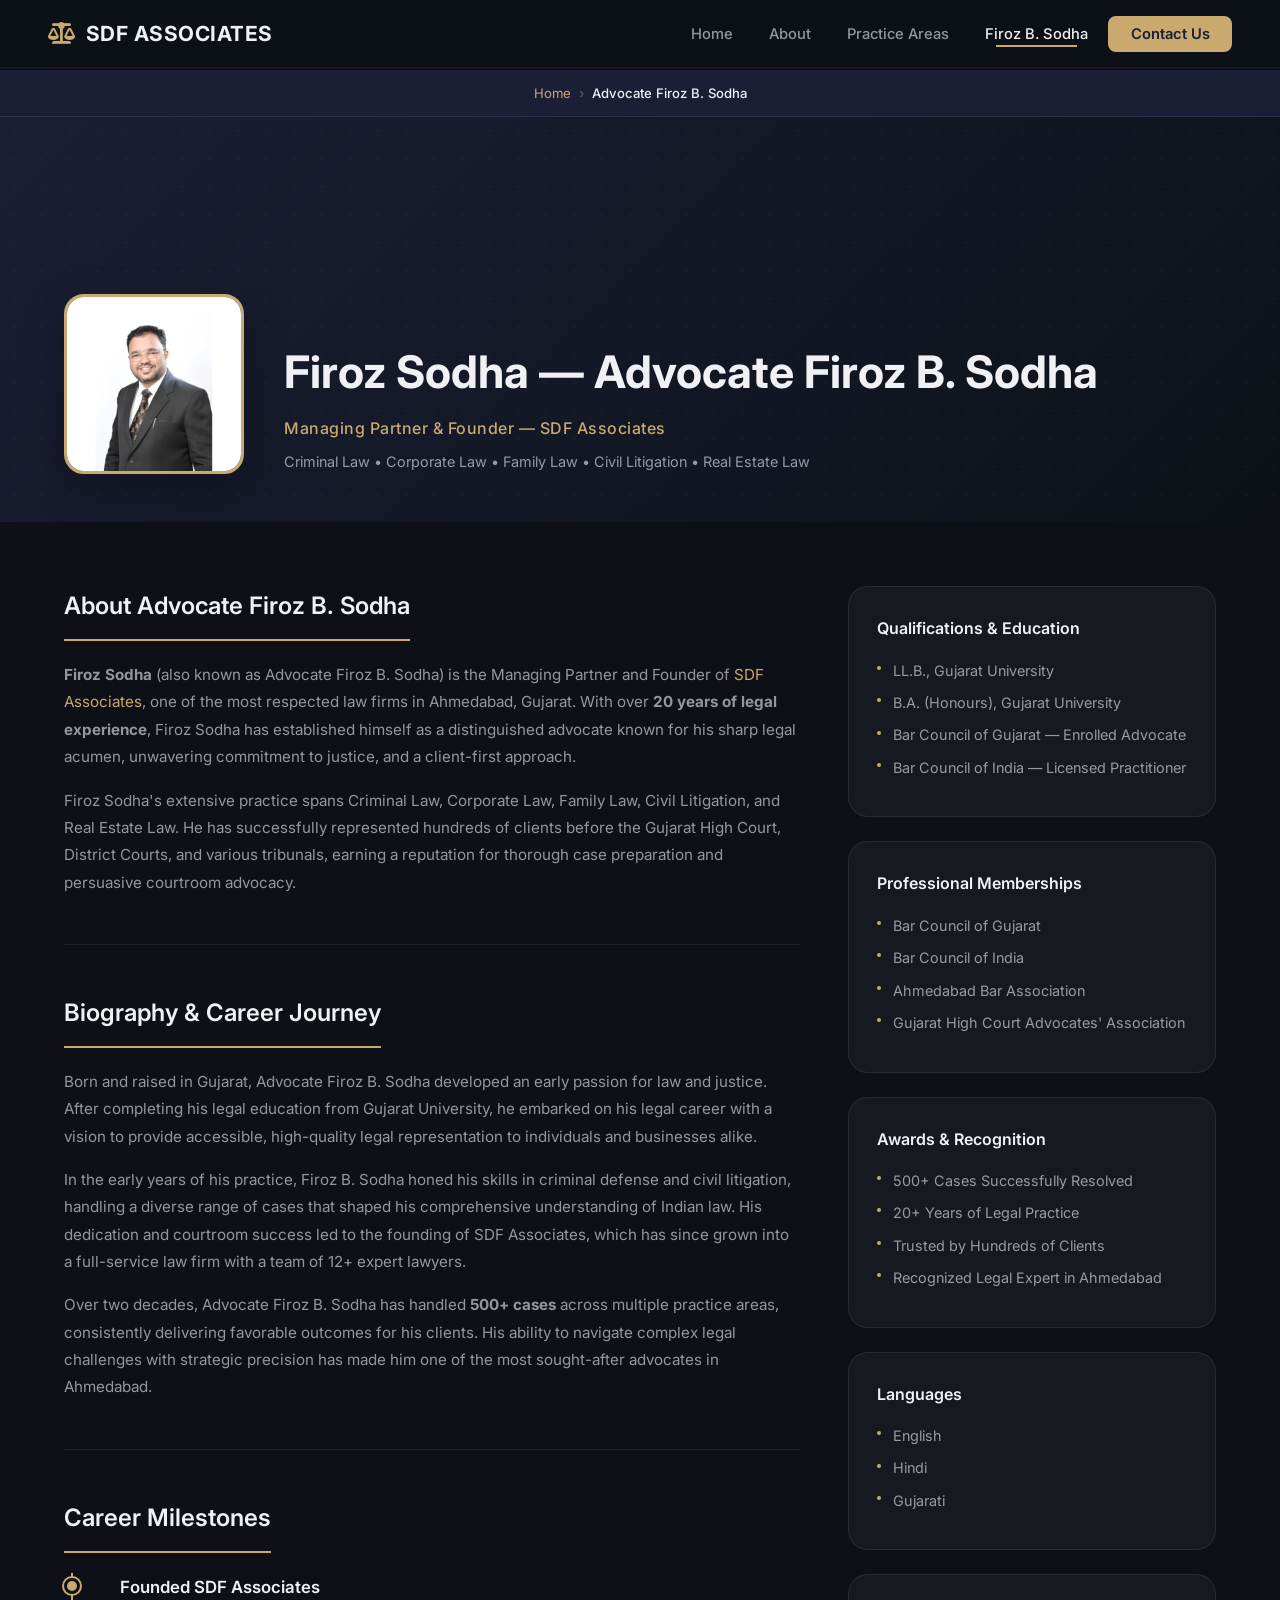
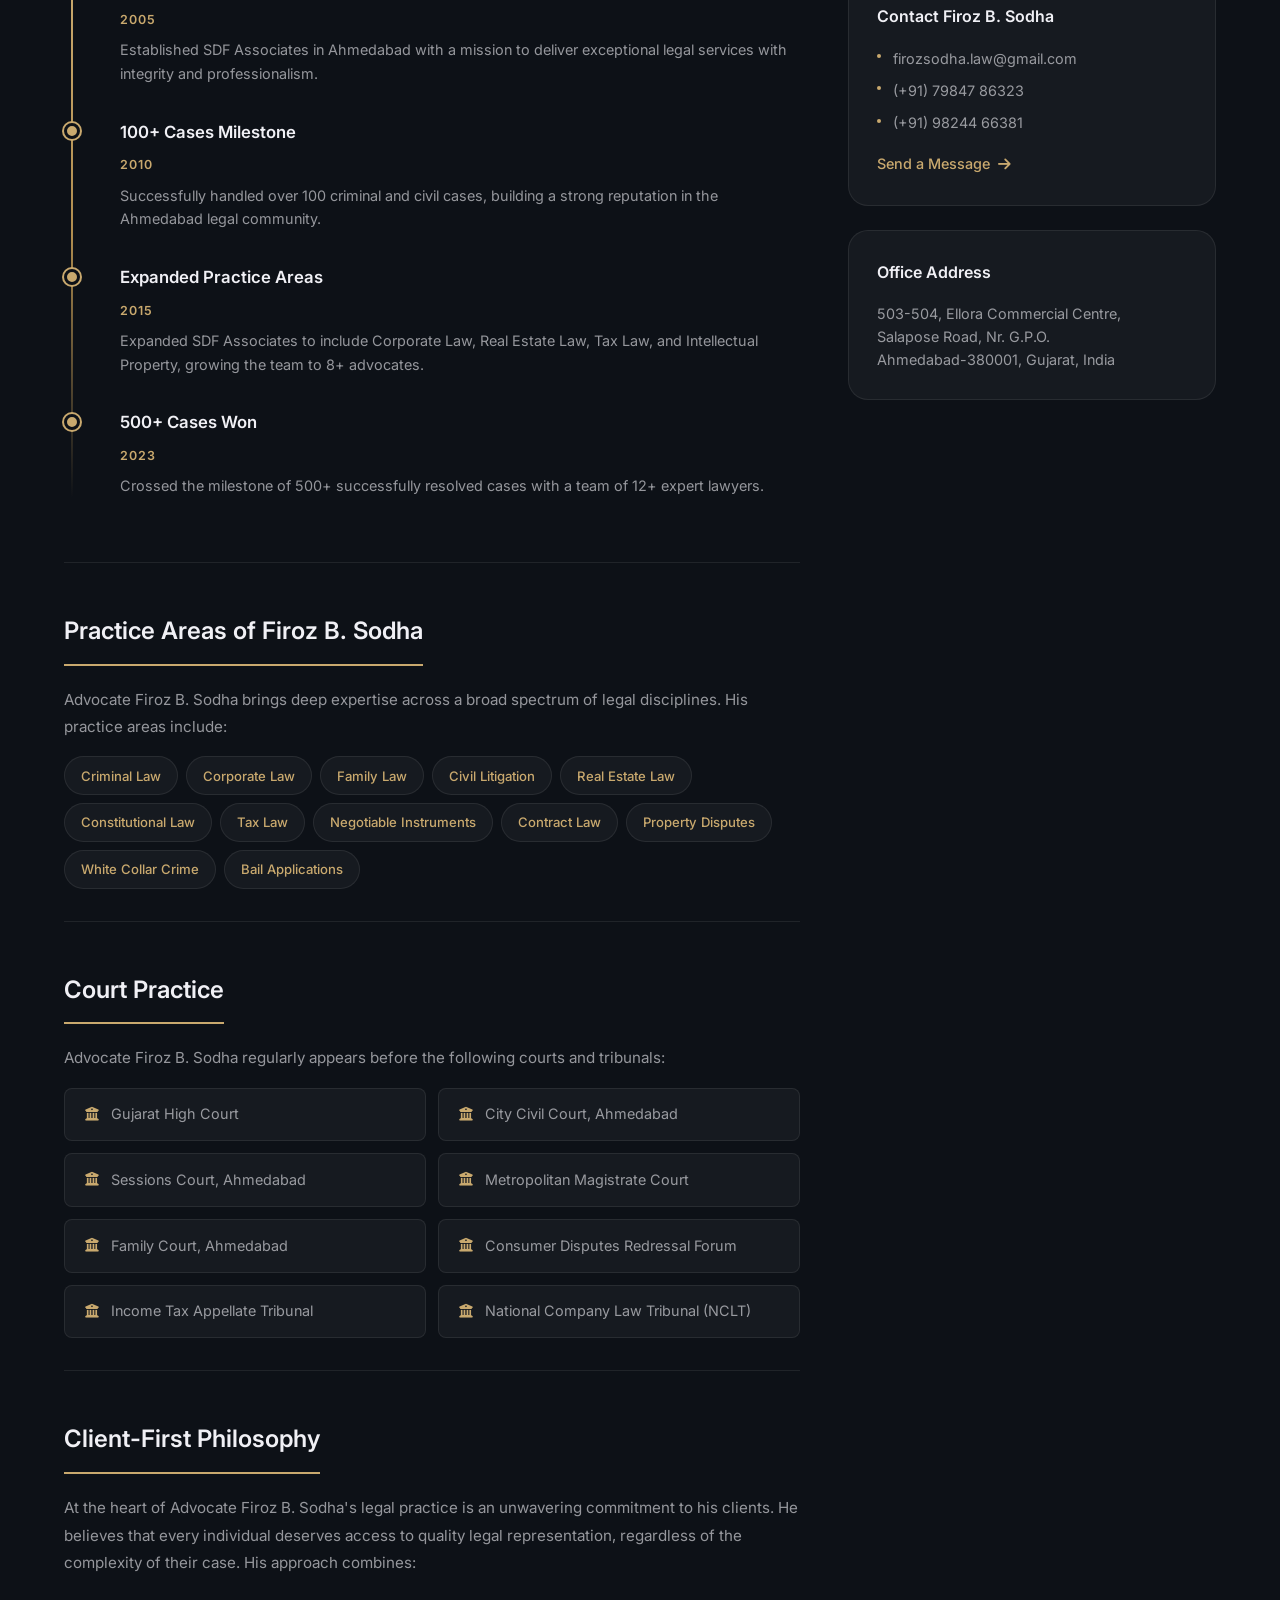
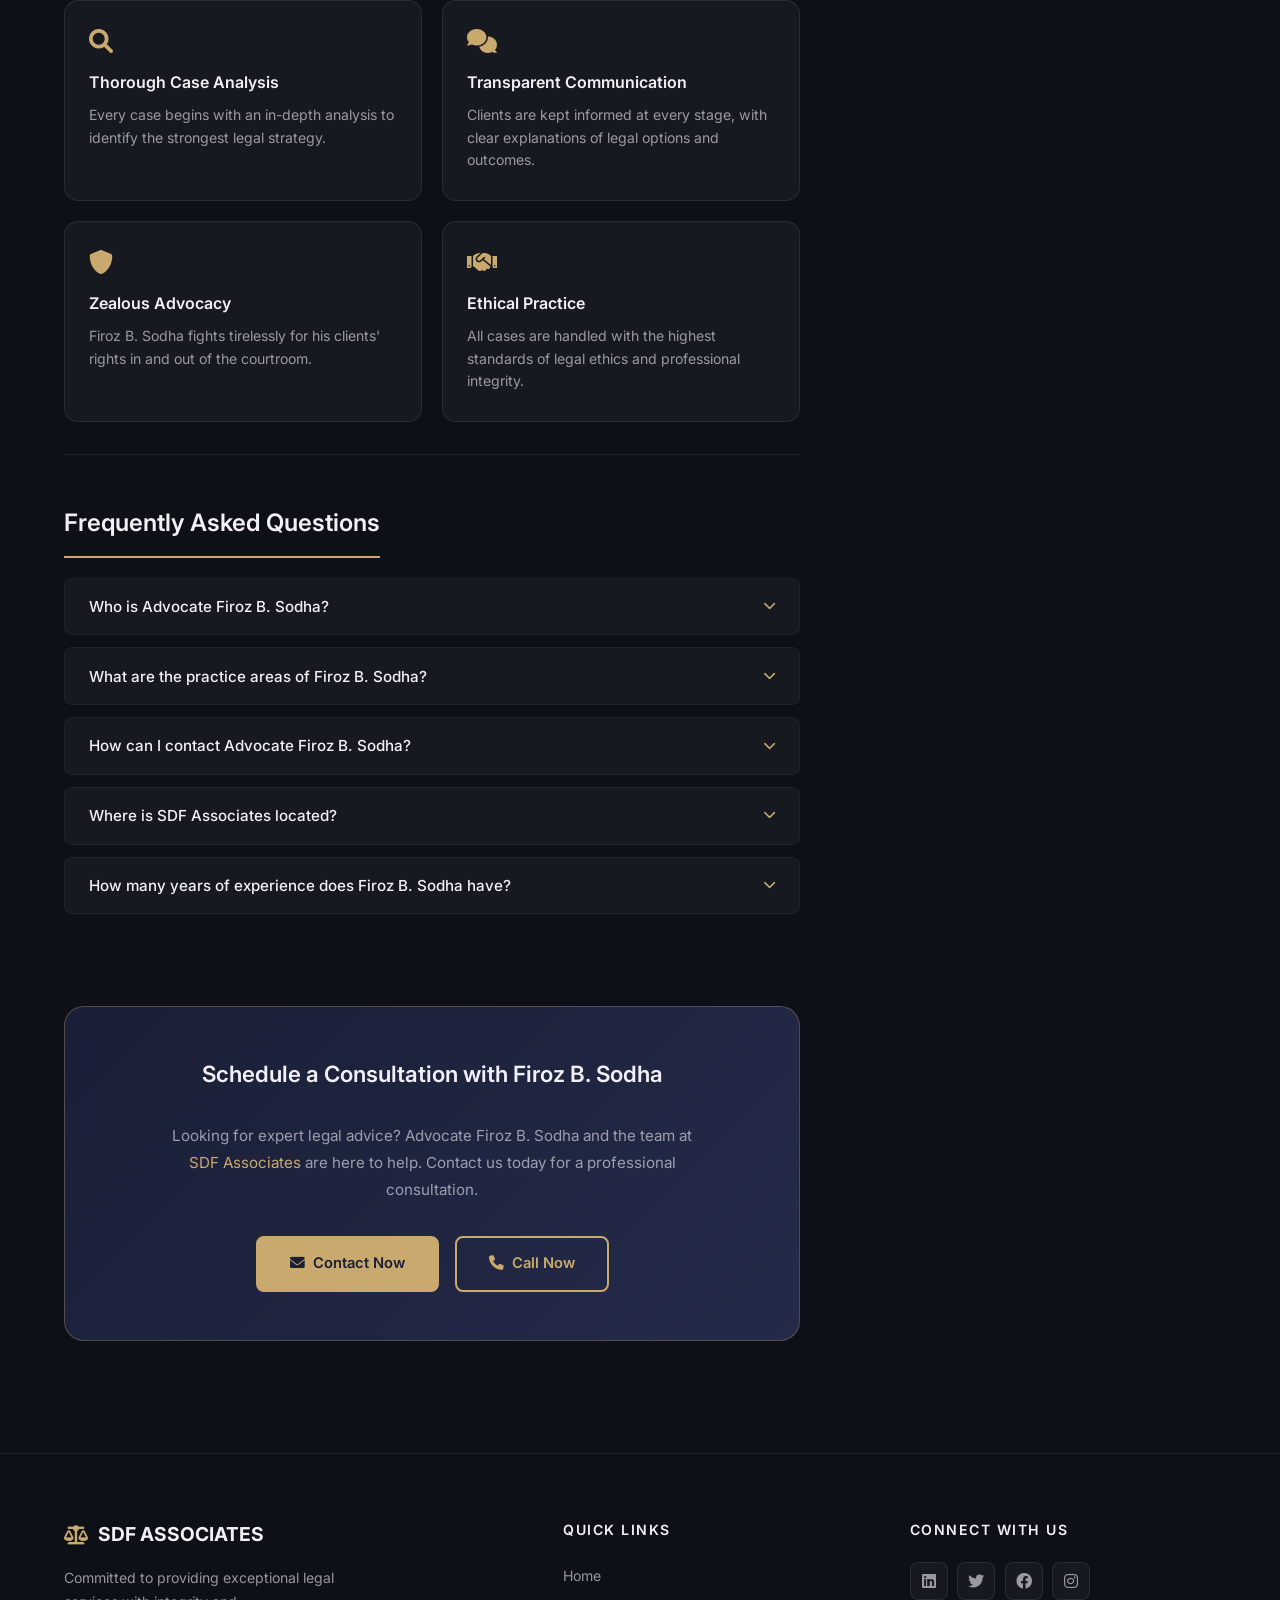
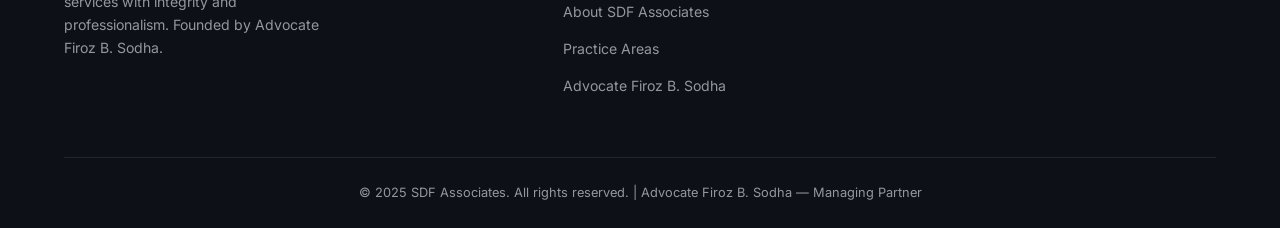
==== commit 0cf9c278: "feat: add map section to index, optimize SEO metadata, and remove team-member page from site navigat" ====
--- a/about-firoz-b-sodha.html
+++ b/about-firoz-b-sodha.html
@@ -6,9 +6,9 @@
     <meta name="viewport" content="width=device-width, initial-scale=1.0">
 
     <!-- Primary SEO Meta Tags -->
-    <title>Advocate Firoz B. Sodha — Managing Partner | SDF Associates, Ahmedabad</title>
+    <title>Firoz Sodha (Advocate Firoz B. Sodha) — Managing Partner | SDF Associates, Ahmedabad</title>
     <meta name="description"
-        content="Advocate Firoz B. Sodha is the Managing Partner and Founder of SDF Associates, a premier law firm in Ahmedabad. With 20+ years of experience in Criminal Law, Corporate Law, and Civil Litigation. Contact today.">
+        content="Firoz Sodha (Advocate Firoz B. Sodha) is the Managing Partner & Founder of SDF Associates, Ahmedabad. 20+ years in Criminal Law, Corporate Law & Civil Litigation. Call (+91) 79847 86323.">
     <meta name="keywords"
         content="Firoz B. Sodha, Firoz Sodha, Advocate Firoz B. Sodha, Firoz B Sodha, Senior Advocate Firoz B. Sodha, SDF Associates, criminal lawyer Ahmedabad, advocate Ahmedabad">
     <meta name="author" content="Firoz B. Sodha">
@@ -22,7 +22,7 @@
     <meta property="og:site_name" content="SDF Associates">
     <meta property="og:locale" content="en_IN">
     <meta property="og:url" content="https://www.sdf-advocates.co.in/about-firoz-b-sodha.html">
-    <meta property="og:title" content="Advocate Firoz B. Sodha — Managing Partner | SDF Associates, Ahmedabad">
+    <meta property="og:title" content="Firoz Sodha (Advocate Firoz B. Sodha) — Managing Partner | SDF Associates, Ahmedabad">
     <meta property="og:description"
         content="Meet Advocate Firoz B. Sodha — Managing Partner of SDF Associates with 20+ years of legal expertise in Criminal Law, Corporate Law, and Civil Litigation in Ahmedabad.">
     <meta property="og:image" content="https://www.sdf-advocates.co.in/Images/firoz-b-sodha.jpg">
@@ -34,7 +34,7 @@
 
     <!-- Twitter Card -->
     <meta name="twitter:card" content="summary_large_image">
-    <meta name="twitter:title" content="Advocate Firoz B. Sodha — Managing Partner | SDF Associates">
+    <meta name="twitter:title" content="Firoz Sodha (Advocate Firoz B. Sodha) — Managing Partner | SDF Associates">
     <meta name="twitter:description"
         content="Advocate Firoz B. Sodha — 20+ years of legal excellence. Managing Partner of SDF Associates, Ahmedabad. Criminal Law, Corporate Law & Civil Litigation expert.">
     <meta name="twitter:image" content="https://www.sdf-advocates.co.in/Images/firoz-b-sodha.jpg">
@@ -188,6 +188,32 @@
         ]
     }
     </script>
+
+    <!-- Structured Data: ProfilePage -->
+    <script type="application/ld+json">
+    {
+        "@context": "https://schema.org",
+        "@type": "ProfilePage",
+        "name": "Firoz Sodha — Advocate Firoz B. Sodha Profile",
+        "url": "https://www.sdf-advocates.co.in/about-firoz-b-sodha.html",
+        "description": "Official profile page of Firoz Sodha (Advocate Firoz B. Sodha), Managing Partner & Founder of SDF Associates, Ahmedabad.",
+        "dateCreated": "2025-07-16",
+        "dateModified": "2025-07-20",
+        "mainEntity": {
+            "@type": "Person",
+            "name": "Firoz B. Sodha",
+            "alternateName": ["Firoz Sodha", "Advocate Firoz B. Sodha"],
+            "url": "https://www.sdf-advocates.co.in/about-firoz-b-sodha.html",
+            "image": "https://www.sdf-advocates.co.in/Images/firoz-b-sodha.jpg",
+            "jobTitle": "Managing Partner",
+            "worksFor": {
+                "@type": "LegalService",
+                "name": "SDF Associates",
+                "url": "https://www.sdf-advocates.co.in"
+            }
+        }
+    }
+    </script>
 </head>
 
 <body>
@@ -207,7 +233,7 @@
                 <li><a href="index.html#about">About</a></li>
                 <li><a href="index.html#services">Practice Areas</a></li>
                 <li><a href="about-firoz-b-sodha.html" class="active" title="Advocate Firoz B. Sodha">Firoz B. Sodha</a></li>
-                <li><a href="index.html#team">Our Team</a></li>
+
                 <li><a href="index.html#contact" class="nav-cta">Contact Us</a></li>
             </ul>
         </nav>
@@ -231,7 +257,7 @@
                         loading="eager" fetchpriority="high" decoding="async" width="180" height="180">
                 </div>
                 <div class="member-hero-text">
-                    <h1>Advocate Firoz B. Sodha</h1>
+                    <h1>Firoz Sodha — Advocate Firoz B. Sodha</h1>
                     <p class="member-title">Managing Partner &amp; Founder — SDF Associates</p>
                     <p class="member-specialty">Criminal Law • Corporate Law • Family Law • Civil Litigation • Real
                         Estate Law</p>
@@ -246,10 +272,11 @@
                 <!-- Professional Introduction -->
                 <section class="profile-section">
                     <h2>About Advocate Firoz B. Sodha</h2>
-                    <p>Advocate Firoz B. Sodha is the Managing Partner and Founder of <a href="index.html"
+                    <p><strong>Firoz Sodha</strong> (also known as Advocate Firoz B. Sodha) is the Managing Partner
+                        and Founder of <a href="index.html"
                             title="SDF Associates — Premier Law Firm in Ahmedabad">SDF Associates</a>, one of the
                         most respected law firms in Ahmedabad, Gujarat. With over <strong>20 years of legal
-                            experience</strong>, Firoz B. Sodha has established himself as a distinguished advocate
+                            experience</strong>, Firoz Sodha has established himself as a distinguished advocate
                         known for his sharp legal acumen, unwavering commitment to justice, and a client-first
                         approach.</p>
                     <p>Firoz Sodha's extensive practice spans Criminal Law, Corporate Law, Family Law, Civil
@@ -565,7 +592,7 @@
                     <li><a href="index.html">Home</a></li>
                     <li><a href="index.html#about">About SDF Associates</a></li>
                     <li><a href="index.html#services">Practice Areas</a></li>
-                    <li><a href="index.html#team">Our Team</a></li>
+
                     <li><a href="about-firoz-b-sodha.html" title="Advocate Firoz B. Sodha">Advocate Firoz B. Sodha</a></li>
                 </ul>
             </div>
--- a/styles.css
+++ b/styles.css
@@ -2419,4 +2419,213 @@
     .cta-actions .cta-primary {
         justify-content: center;
     }
+}
+
+
+/* =============================================
+   MAP / LOCATION SECTION — Premium Design
+   ============================================= */
+.map-section {
+    padding: 0;
+    background: var(--secondary);
+}
+
+.map-wrapper {
+    display: grid;
+    grid-template-columns: 400px 1fr;
+    min-height: 480px;
+    max-width: none;
+}
+
+.map-info-card {
+    padding: clamp(2rem, 4vw, 3.5rem) clamp(1.5rem, 3vw, 2.75rem);
+    display: flex;
+    flex-direction: column;
+    justify-content: center;
+    background: linear-gradient(160deg, var(--primary) 0%, hsl(230, 25%, 10%) 100%);
+    position: relative;
+    overflow: hidden;
+}
+
+/* Subtle decorative accent line at top */
+.map-info-card::before {
+    content: '';
+    position: absolute;
+    top: 0;
+    left: 0;
+    width: 100%;
+    height: 3px;
+    background: linear-gradient(90deg, transparent, var(--accent), var(--accent-dark), transparent);
+}
+
+.map-info-header {
+    display: flex;
+    align-items: center;
+    gap: 1rem;
+    margin-bottom: 1.75rem;
+}
+
+.map-icon-wrap {
+    width: 48px;
+    height: 48px;
+    display: flex;
+    align-items: center;
+    justify-content: center;
+    background: rgba(201, 169, 110, 0.1);
+    border: 1px solid rgba(201, 169, 110, 0.2);
+    border-radius: var(--radius-sm);
+    flex-shrink: 0;
+}
+
+.map-icon-wrap i {
+    font-size: 1.15rem;
+    color: var(--accent);
+}
+
+.map-label {
+    display: block;
+    color: var(--accent);
+    font-size: 0.75rem;
+    font-weight: 600;
+    letter-spacing: 1.5px;
+    text-transform: uppercase;
+    margin-bottom: 0.2rem;
+}
+
+.map-info-header h3 {
+    font-size: 1.4rem;
+    font-weight: 700;
+    color: var(--text);
+    margin: 0;
+    line-height: 1.3;
+}
+
+.map-address {
+    font-style: normal;
+    color: var(--text-muted);
+    line-height: 1.9;
+    font-size: 0.92rem;
+    margin-bottom: 1.5rem;
+    padding-left: 0;
+}
+
+.map-contact-details {
+    display: flex;
+    flex-direction: column;
+    gap: 0.65rem;
+    margin-bottom: 1.25rem;
+}
+
+.map-contact-details a {
+    display: flex;
+    align-items: center;
+    gap: 0.75rem;
+    color: var(--text-muted);
+    text-decoration: none;
+    font-size: 0.88rem;
+    transition: color var(--duration) var(--ease);
+}
+
+.map-contact-details a:hover {
+    color: var(--accent);
+}
+
+.map-contact-details a i {
+    color: var(--accent);
+    font-size: 0.85rem;
+    width: 20px;
+    text-align: center;
+    flex-shrink: 0;
+}
+
+.map-hours {
+    display: flex;
+    align-items: center;
+    gap: 0.75rem;
+    color: var(--text-muted);
+    font-size: 0.88rem;
+    margin-bottom: 2rem;
+    padding-top: 1rem;
+    border-top: 1px solid var(--border);
+}
+
+.map-hours i {
+    color: var(--accent);
+    font-size: 0.85rem;
+    width: 20px;
+    text-align: center;
+    flex-shrink: 0;
+}
+
+.map-directions-btn {
+    display: inline-flex;
+    align-items: center;
+    gap: 0.6rem;
+    padding: 0.85rem 1.75rem;
+    background: var(--accent);
+    color: var(--primary);
+    border-radius: var(--radius-sm);
+    text-decoration: none;
+    font-weight: 600;
+    font-size: 0.9rem;
+    transition: all var(--duration) var(--ease);
+    width: fit-content;
+    letter-spacing: 0.3px;
+}
+
+.map-directions-btn:hover {
+    background: var(--accent-dark);
+    transform: translateY(-2px);
+    box-shadow: 0 8px 25px rgba(201, 169, 110, 0.25);
+}
+
+.map-embed-container {
+    position: relative;
+    min-height: 480px;
+}
+
+.map-embed-container iframe {
+    position: absolute;
+    top: 0;
+    left: 0;
+    width: 100%;
+    height: 100%;
+    filter: grayscale(0.3) contrast(1.05);
+    transition: filter 0.5s var(--ease);
+}
+
+.map-embed-container iframe:hover {
+    filter: grayscale(0) contrast(1);
+}
+
+
+/* --- Map Section Responsive (Tablet) --- */
+@media (max-width: 1024px) {
+    .map-wrapper {
+        grid-template-columns: 360px 1fr;
+    }
+}
+
+/* --- Map Section Responsive (Mobile) --- */
+@media (max-width: 768px) {
+    .map-wrapper {
+        grid-template-columns: 1fr;
+    }
+
+    .map-info-card {
+        padding: 2rem 1.5rem;
+    }
+
+    .map-embed-container {
+        min-height: 320px;
+    }
+
+    .map-info-header h3 {
+        font-size: 1.2rem;
+    }
+
+    .map-directions-btn {
+        width: 100%;
+        justify-content: center;
+    }
 }
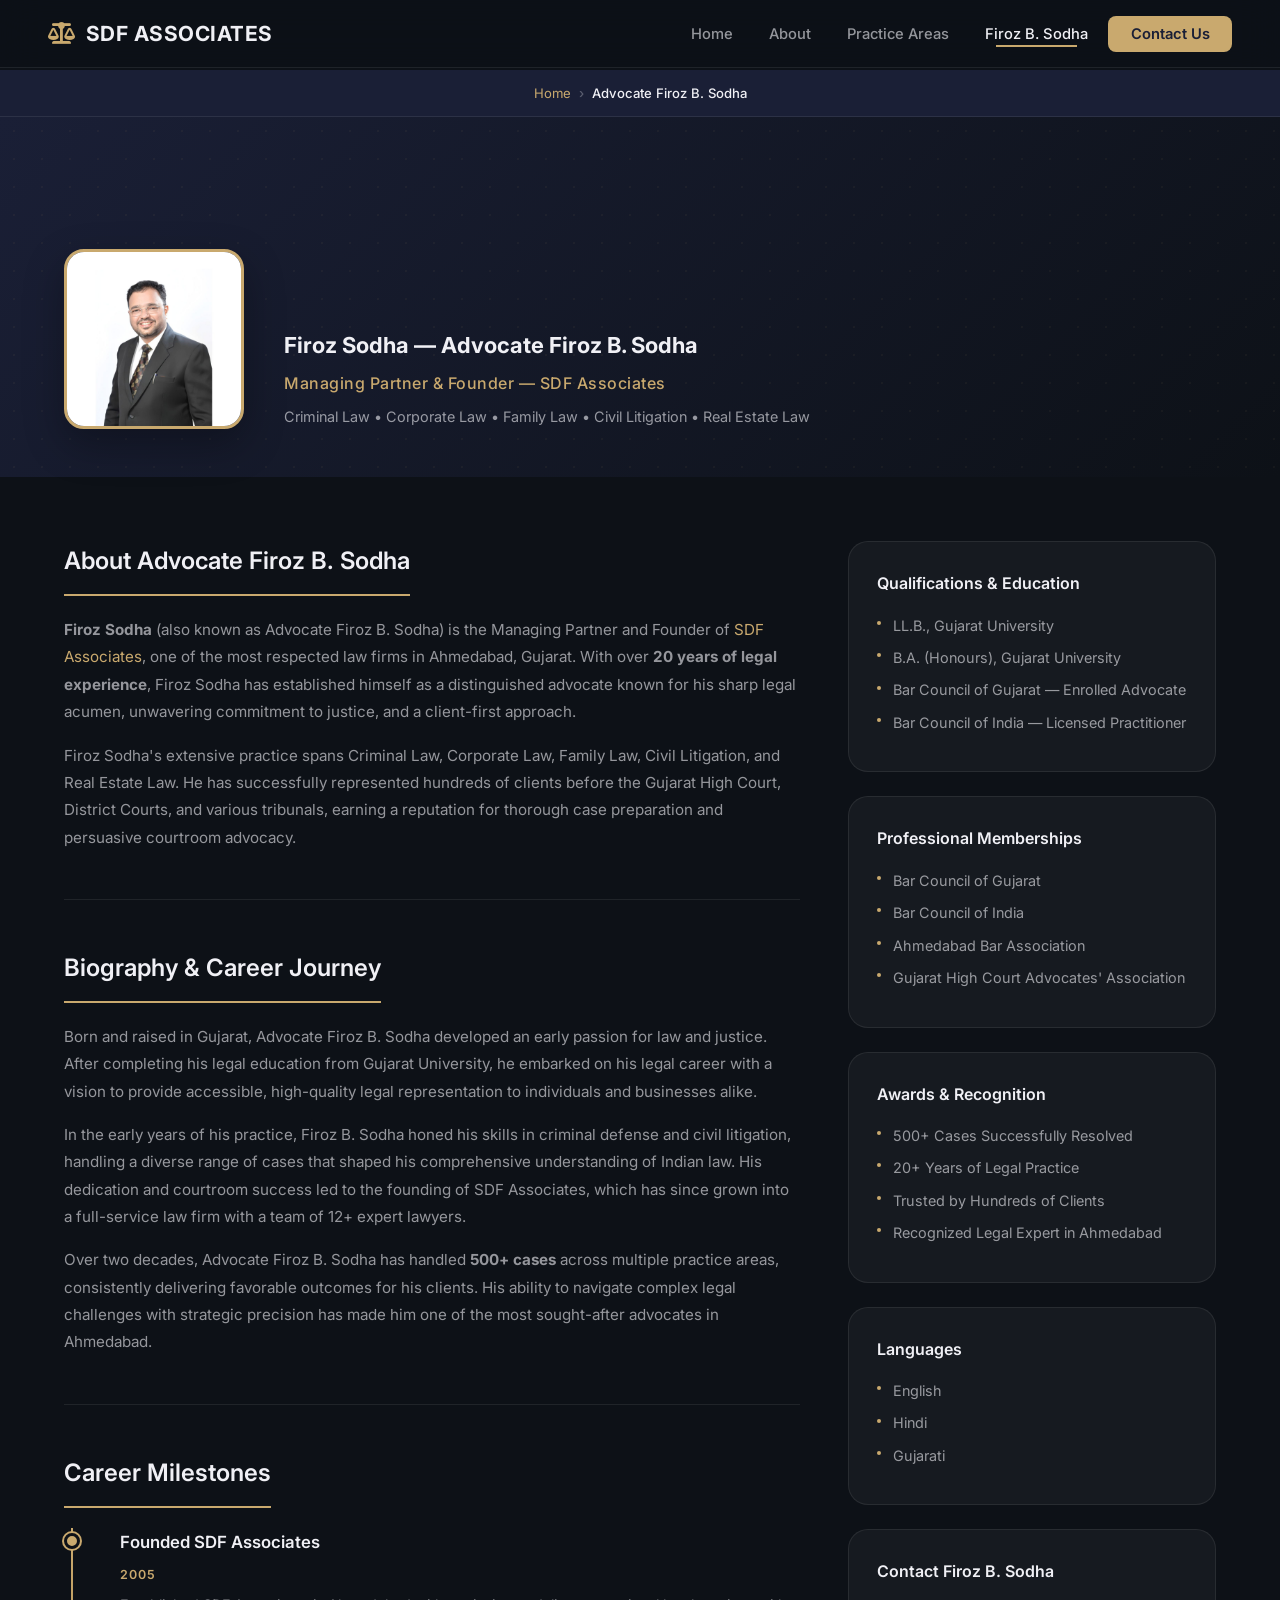
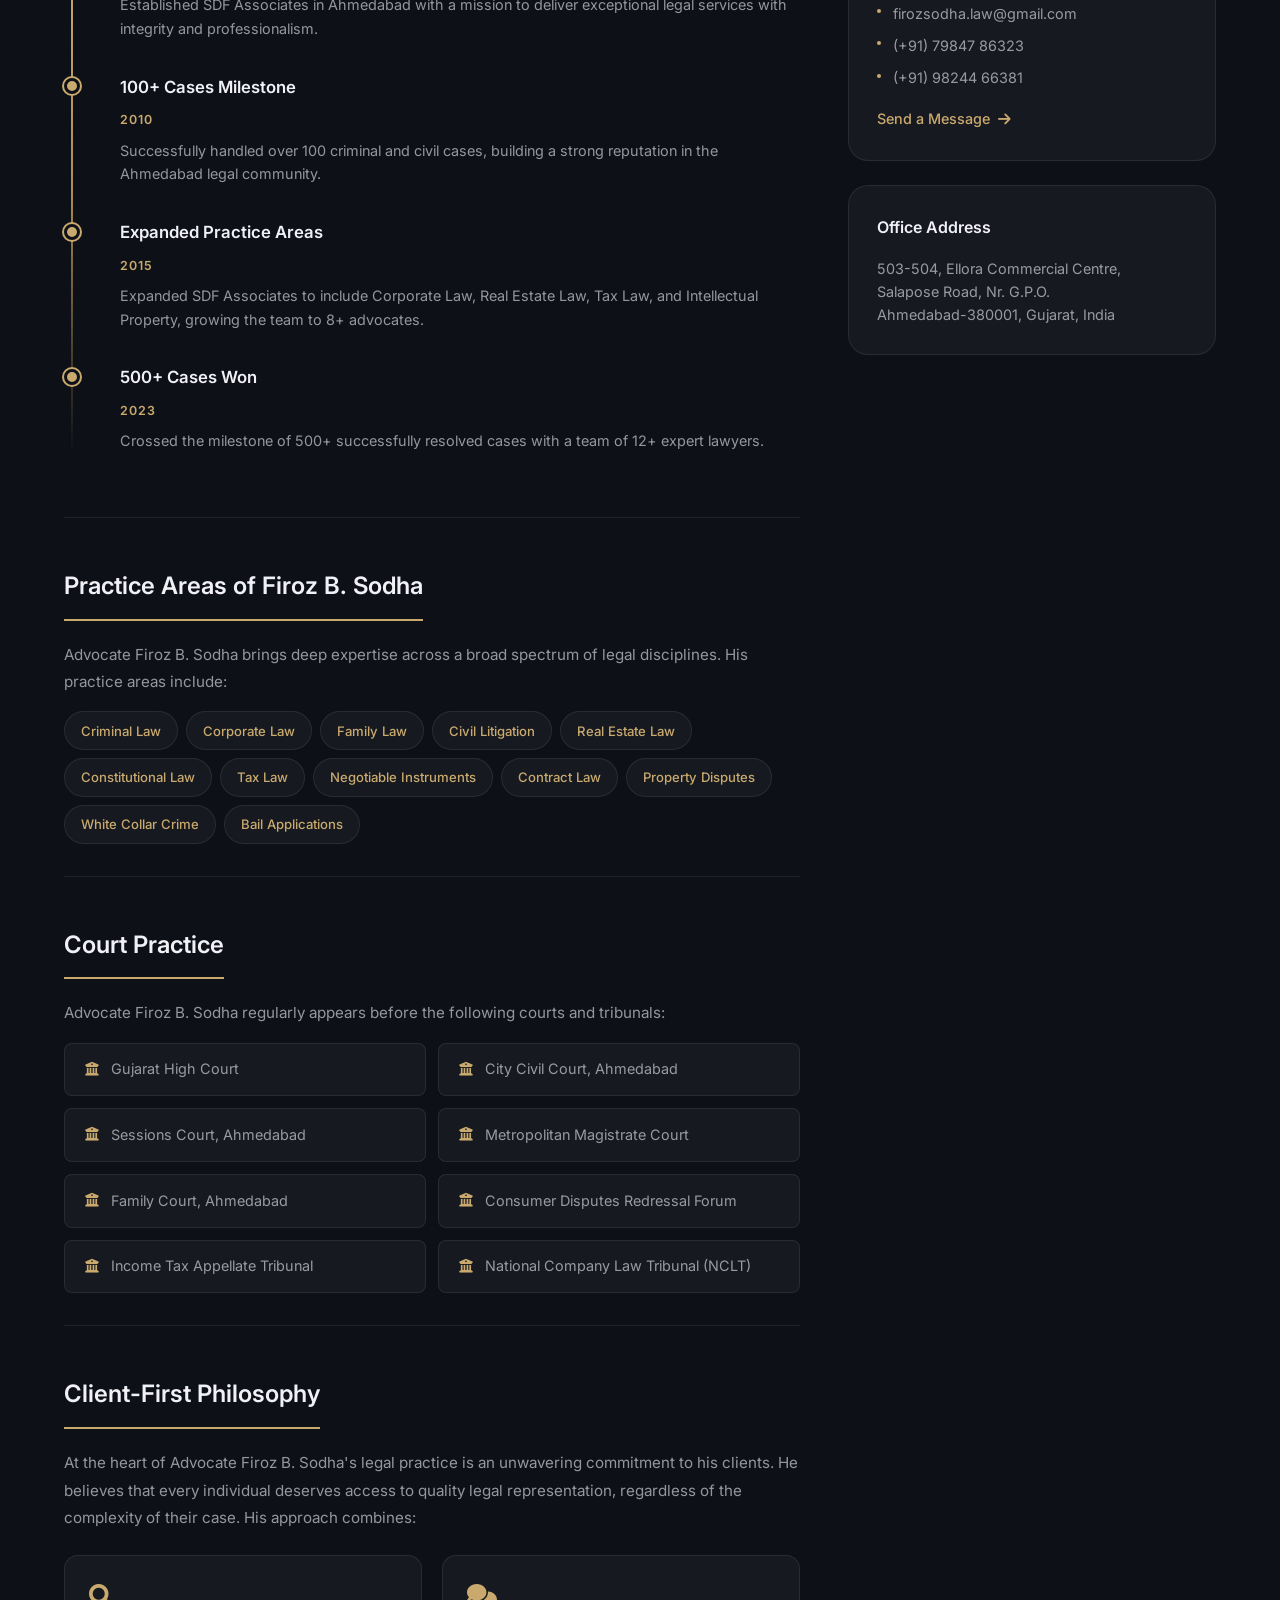
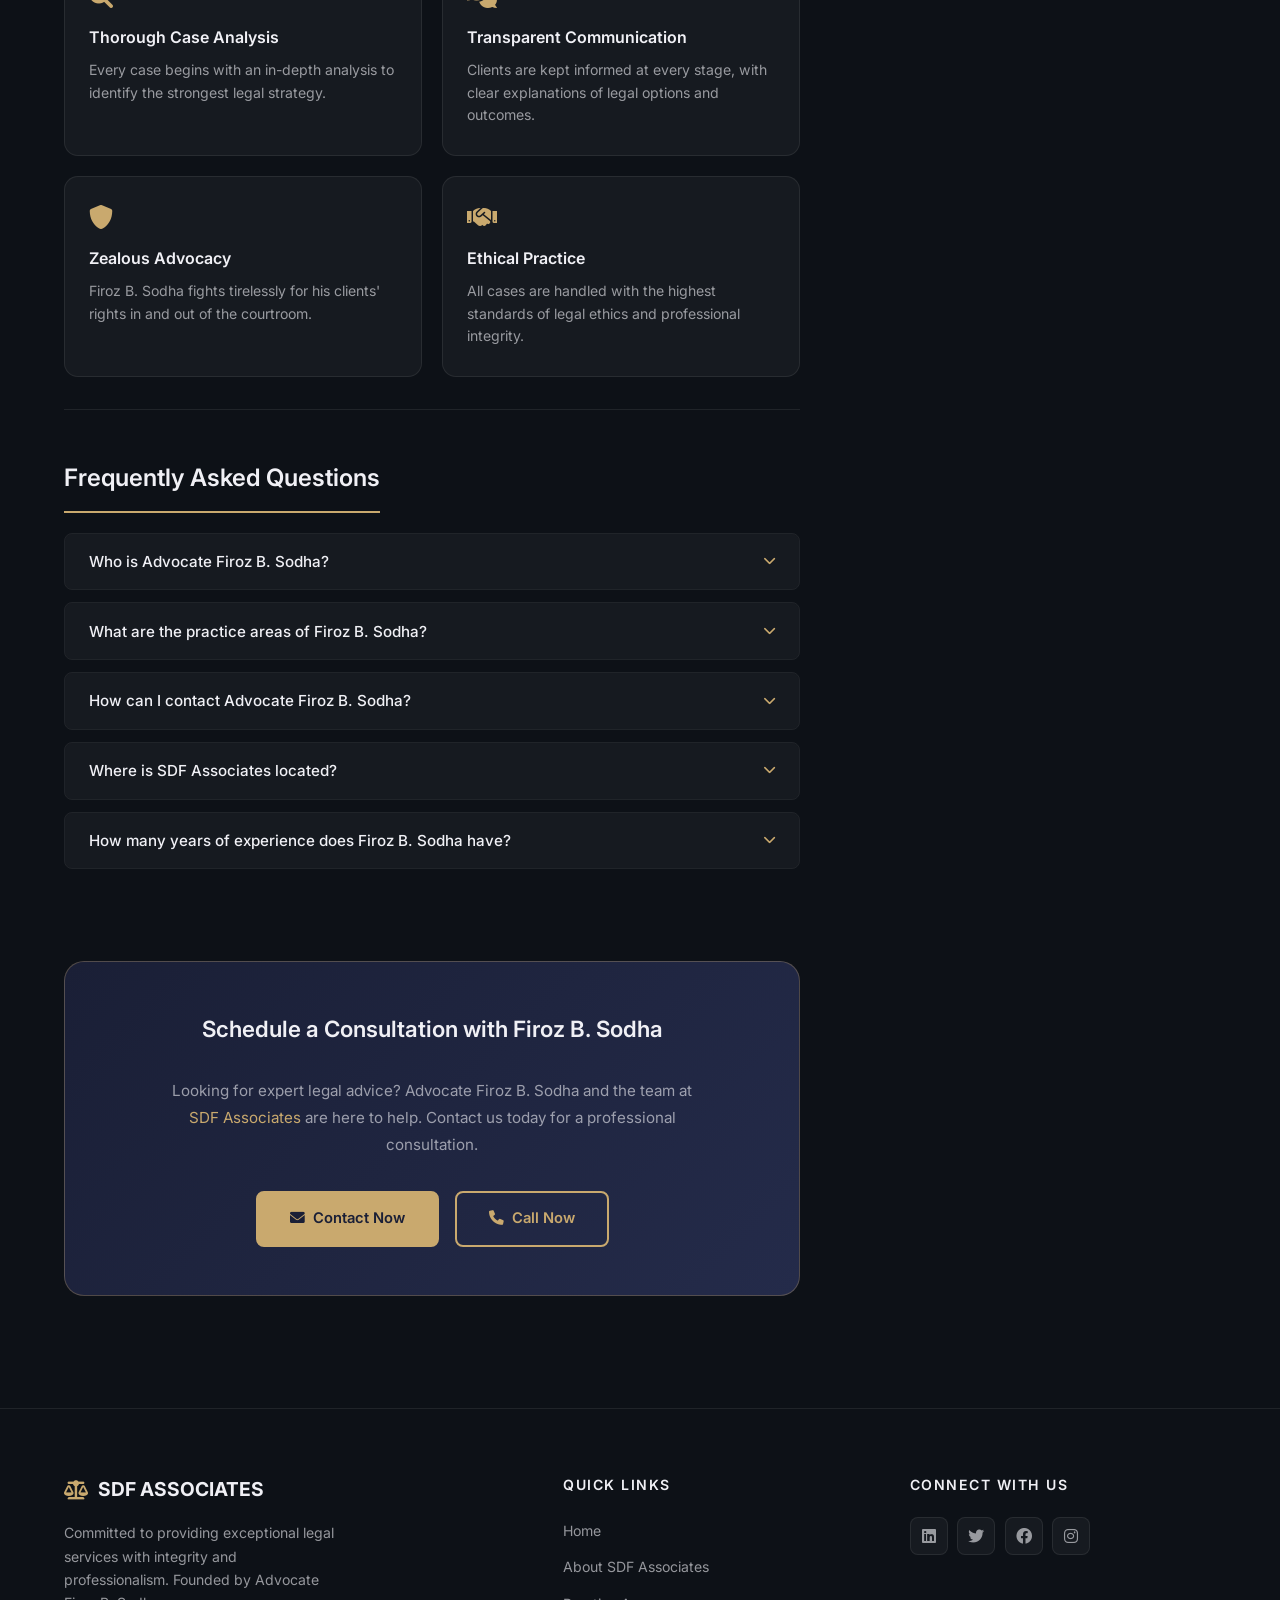
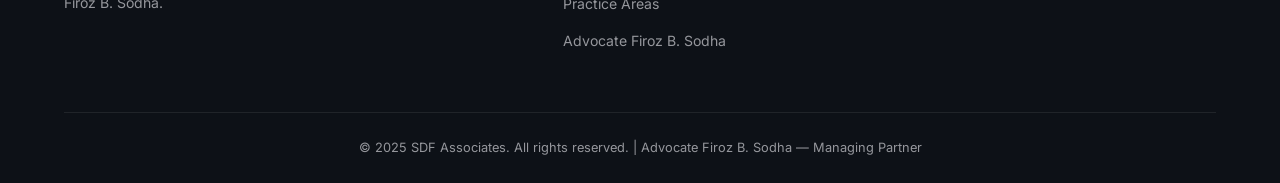
==== commit 4af4f889: "fix: update favicon paths and refine code formatting in HTML files" ====
--- a/about-firoz-b-sodha.html
+++ b/about-firoz-b-sodha.html
@@ -22,7 +22,8 @@
     <meta property="og:site_name" content="SDF Associates">
     <meta property="og:locale" content="en_IN">
     <meta property="og:url" content="https://www.sdf-advocates.co.in/about-firoz-b-sodha.html">
-    <meta property="og:title" content="Firoz Sodha (Advocate Firoz B. Sodha) — Managing Partner | SDF Associates, Ahmedabad">
+    <meta property="og:title"
+        content="Firoz Sodha (Advocate Firoz B. Sodha) — Managing Partner | SDF Associates, Ahmedabad">
     <meta property="og:description"
         content="Meet Advocate Firoz B. Sodha — Managing Partner of SDF Associates with 20+ years of legal expertise in Criminal Law, Corporate Law, and Civil Litigation in Ahmedabad.">
     <meta property="og:image" content="https://www.sdf-advocates.co.in/Images/firoz-b-sodha.jpg">
@@ -41,10 +42,10 @@
     <meta name="twitter:image:alt" content="Advocate Firoz B. Sodha — SDF Associates">
 
     <!-- Favicon -->
-    <link rel="icon" type="image/x-icon" href="/favicon.ico">
-    <link rel="icon" type="image/png" sizes="32x32" href="/favicon-32x32.png">
-    <link rel="icon" type="image/png" sizes="16x16" href="/favicon-16x16.png">
-    <link rel="apple-touch-icon" sizes="180x180" href="/apple-touch-icon.png">
+    <link rel="icon" type="image/x-icon" href="Images/favicon.ico">
+    <link rel="icon" type="image/png" sizes="32x32" href="Images/favicon-32x32.png">
+    <link rel="icon" type="image/png" sizes="16x16" href="Images/favicon-16x16.png">
+    <link rel="apple-touch-icon" sizes="180x180" href="Images/apple-touch-icon.png">
 
     <!-- Preconnect for Performance -->
     <link rel="preconnect" href="https://fonts.googleapis.com">
@@ -232,7 +233,8 @@
                 <li><a href="index.html#home">Home</a></li>
                 <li><a href="index.html#about">About</a></li>
                 <li><a href="index.html#services">Practice Areas</a></li>
-                <li><a href="about-firoz-b-sodha.html" class="active" title="Advocate Firoz B. Sodha">Firoz B. Sodha</a></li>
+                <li><a href="about-firoz-b-sodha.html" class="active" title="Advocate Firoz B. Sodha">Firoz B. Sodha</a>
+                </li>
 
                 <li><a href="index.html#contact" class="nav-cta">Contact Us</a></li>
             </ul>
@@ -273,8 +275,8 @@
                 <section class="profile-section">
                     <h2>About Advocate Firoz B. Sodha</h2>
                     <p><strong>Firoz Sodha</strong> (also known as Advocate Firoz B. Sodha) is the Managing Partner
-                        and Founder of <a href="index.html"
-                            title="SDF Associates — Premier Law Firm in Ahmedabad">SDF Associates</a>, one of the
+                        and Founder of <a href="index.html" title="SDF Associates — Premier Law Firm in Ahmedabad">SDF
+                            Associates</a>, one of the
                         most respected law firms in Ahmedabad, Gujarat. With over <strong>20 years of legal
                             experience</strong>, Firoz Sodha has established himself as a distinguished advocate
                         known for his sharp legal acumen, unwavering commitment to justice, and a client-first
@@ -379,7 +381,8 @@
                         <li><i class="fas fa-university" aria-hidden="true"></i> Family Court, Ahmedabad</li>
                         <li><i class="fas fa-university" aria-hidden="true"></i> Consumer Disputes Redressal Forum</li>
                         <li><i class="fas fa-university" aria-hidden="true"></i> Income Tax Appellate Tribunal</li>
-                        <li><i class="fas fa-university" aria-hidden="true"></i> National Company Law Tribunal (NCLT)</li>
+                        <li><i class="fas fa-university" aria-hidden="true"></i> National Company Law Tribunal (NCLT)
+                        </li>
                     </ul>
                 </section>
 
@@ -495,8 +498,8 @@
                 <section class="profile-section contact-cta-section">
                     <div class="contact-cta-card">
                         <h2>Schedule a Consultation with Firoz B. Sodha</h2>
-                        <p>Looking for expert legal advice? Advocate Firoz B. Sodha and the team at <a
-                                href="index.html" title="SDF Associates">SDF Associates</a> are here to help.
+                        <p>Looking for expert legal advice? Advocate Firoz B. Sodha and the team at <a href="index.html"
+                                title="SDF Associates">SDF Associates</a> are here to help.
                             Contact us today for a professional consultation.</p>
                         <div class="cta-actions">
                             <a href="index.html#contact" class="cta-primary" id="about-cta-contact">
@@ -593,7 +596,8 @@
                     <li><a href="index.html#about">About SDF Associates</a></li>
                     <li><a href="index.html#services">Practice Areas</a></li>
 
-                    <li><a href="about-firoz-b-sodha.html" title="Advocate Firoz B. Sodha">Advocate Firoz B. Sodha</a></li>
+                    <li><a href="about-firoz-b-sodha.html" title="Advocate Firoz B. Sodha">Advocate Firoz B. Sodha</a>
+                    </li>
                 </ul>
             </div>
             <div class="footer-section">
@@ -637,4 +641,4 @@
     </script>
 </body>
 
-</html>
+</html>
--- a/styles.css
+++ b/styles.css
@@ -1388,6 +1388,9 @@
     color: var(--primary);
 }
 
+.hero-content .hero-text.reveal.visible {
+    padding-top: 37px;
+}
 
 /* =============================================
    RESPONSIVE — TABLET (≤ 1024px)
@@ -1468,7 +1471,7 @@
 /* =============================================
    RESPONSIVE — MOBILE (≤ 768px)
    ============================================= */
- @media (max-width: 768px) {
+@media (max-width: 768px) {
 
     .mobile-menu-btn {
         display: flex;
@@ -1698,13 +1701,25 @@
     .footer-section p {
         max-width: 100%;
     }
-} 
+
+    .timeline-marker {
+        left: -24px !important;
+    }
+
+    .member-hero {
+        padding-top: 2rem !important;
+    }
+
+    .hero-content .hero-text.reveal.visible {
+        padding-top: 0;
+    }
+}
 
 
 /* =============================================
    RESPONSIVE — SMALL MOBILE (≤ 480px)
    ============================================= */
- @media (max-width: 480px) {
+@media (max-width: 480px) {
     .logo span {
         font-size: 1.05rem;
     }
@@ -1741,7 +1756,8 @@
     }
 
     .hero {
-        padding-top: 118px;
+        padding-top: 105px;
+        padding-bottom: 30px;
     }
 
     .hero-features {
@@ -1810,11 +1826,11 @@
    TEAM MEMBER DETAIL PAGE
    ============================================= */
 .member-hero {
-    min-height: 45vh;
+    min-height: 40vh;
     background: linear-gradient(135deg, var(--primary), var(--secondary));
     display: flex;
     align-items: flex-end;
-    padding: 8rem clamp(1rem, 5vw, 5%) 3rem;
+    padding: 0rem clamp(1rem, 5vw, 5%) 3rem;
     position: relative;
 }
 
@@ -1855,7 +1871,7 @@
 }
 
 .member-hero-text h1 {
-    font-size: clamp(1.8rem, 3.5vw, 2.8rem);
+    font-size: 22px;
     font-weight: 700;
     color: var(--text);
     margin-bottom: 0.3rem;
@@ -2009,6 +2025,10 @@
         grid-template-columns: 1fr;
         padding-top: 2.5rem;
     }
+
+    .member-hero-content {
+        gap: 2rem;
+    }
 }
 
 
@@ -2047,7 +2067,7 @@
     color: var(--text);
 }
 
-.breadcrumb li + li::before {
+.breadcrumb li+li::before {
     content: '›';
     margin-right: 0.5rem;
     color: var(--text-muted);
@@ -2067,8 +2087,8 @@
     margin-top: 0;
 }
 
-.breadcrumb + .about-hero,
-.breadcrumb + .member-hero {
+.breadcrumb+.about-hero,
+.breadcrumb+.member-hero {
     margin-top: 0;
 }
 
@@ -2312,7 +2332,7 @@
 
 .faq-item.active .faq-answer {
     max-height: 300px;
-    padding: 0 1.5rem 1.25rem;
+    padding: 18px 1.5rem 1.25rem;
 }
 
 .faq-answer p {
@@ -2388,7 +2408,7 @@
 /* --- About Page Responsive --- */
 @media (max-width: 768px) {
     .breadcrumb {
-        margin-top: 60px;
+        margin-top: 73px;
         padding: 0.6rem 1.25rem;
     }
 
@@ -2628,4 +2648,63 @@
         width: 100%;
         justify-content: center;
     }
+}
+
+
+/* =============================================
+   FLOATING WHATSAPP BUTTON
+   ============================================= */
+.whatsapp-float {
+    position: fixed;
+    bottom: 30px;
+    right: 30px;
+    width: 60px;
+    height: 60px;
+    background-color: #25D366;
+    color: #fff;
+    border-radius: 50%;
+    display: flex;
+    align-items: center;
+    justify-content: center;
+    font-size: 32px;
+    box-shadow: 0 4px 12px rgba(37, 211, 102, 0.4);
+    z-index: 9999;
+    transition: transform 0.3s ease, box-shadow 0.3s ease;
+    text-decoration: none;
+    animation: whatsapp-pulse 2s infinite;
+}
+
+.whatsapp-float:hover {
+    transform: scale(1.1);
+    box-shadow: 0 6px 20px rgba(37, 211, 102, 0.6);
+    color: #fff;
+}
+
+.whatsapp-float:active {
+    transform: scale(0.95);
+}
+
+@keyframes whatsapp-pulse {
+    0% {
+        box-shadow: 0 4px 12px rgba(37, 211, 102, 0.4);
+    }
+
+    50% {
+        box-shadow: 0 4px 20px rgba(37, 211, 102, 0.6), 0 0 0 10px rgba(37, 211, 102, 0.1);
+    }
+
+    100% {
+        box-shadow: 0 4px 12px rgba(37, 211, 102, 0.4);
+    }
+}
+
+/* Responsive: slightly smaller on mobile */
+@media (max-width: 768px) {
+    .whatsapp-float {
+        width: 52px;
+        height: 52px;
+        font-size: 28px;
+        bottom: 20px;
+        right: 20px;
+    }
 }
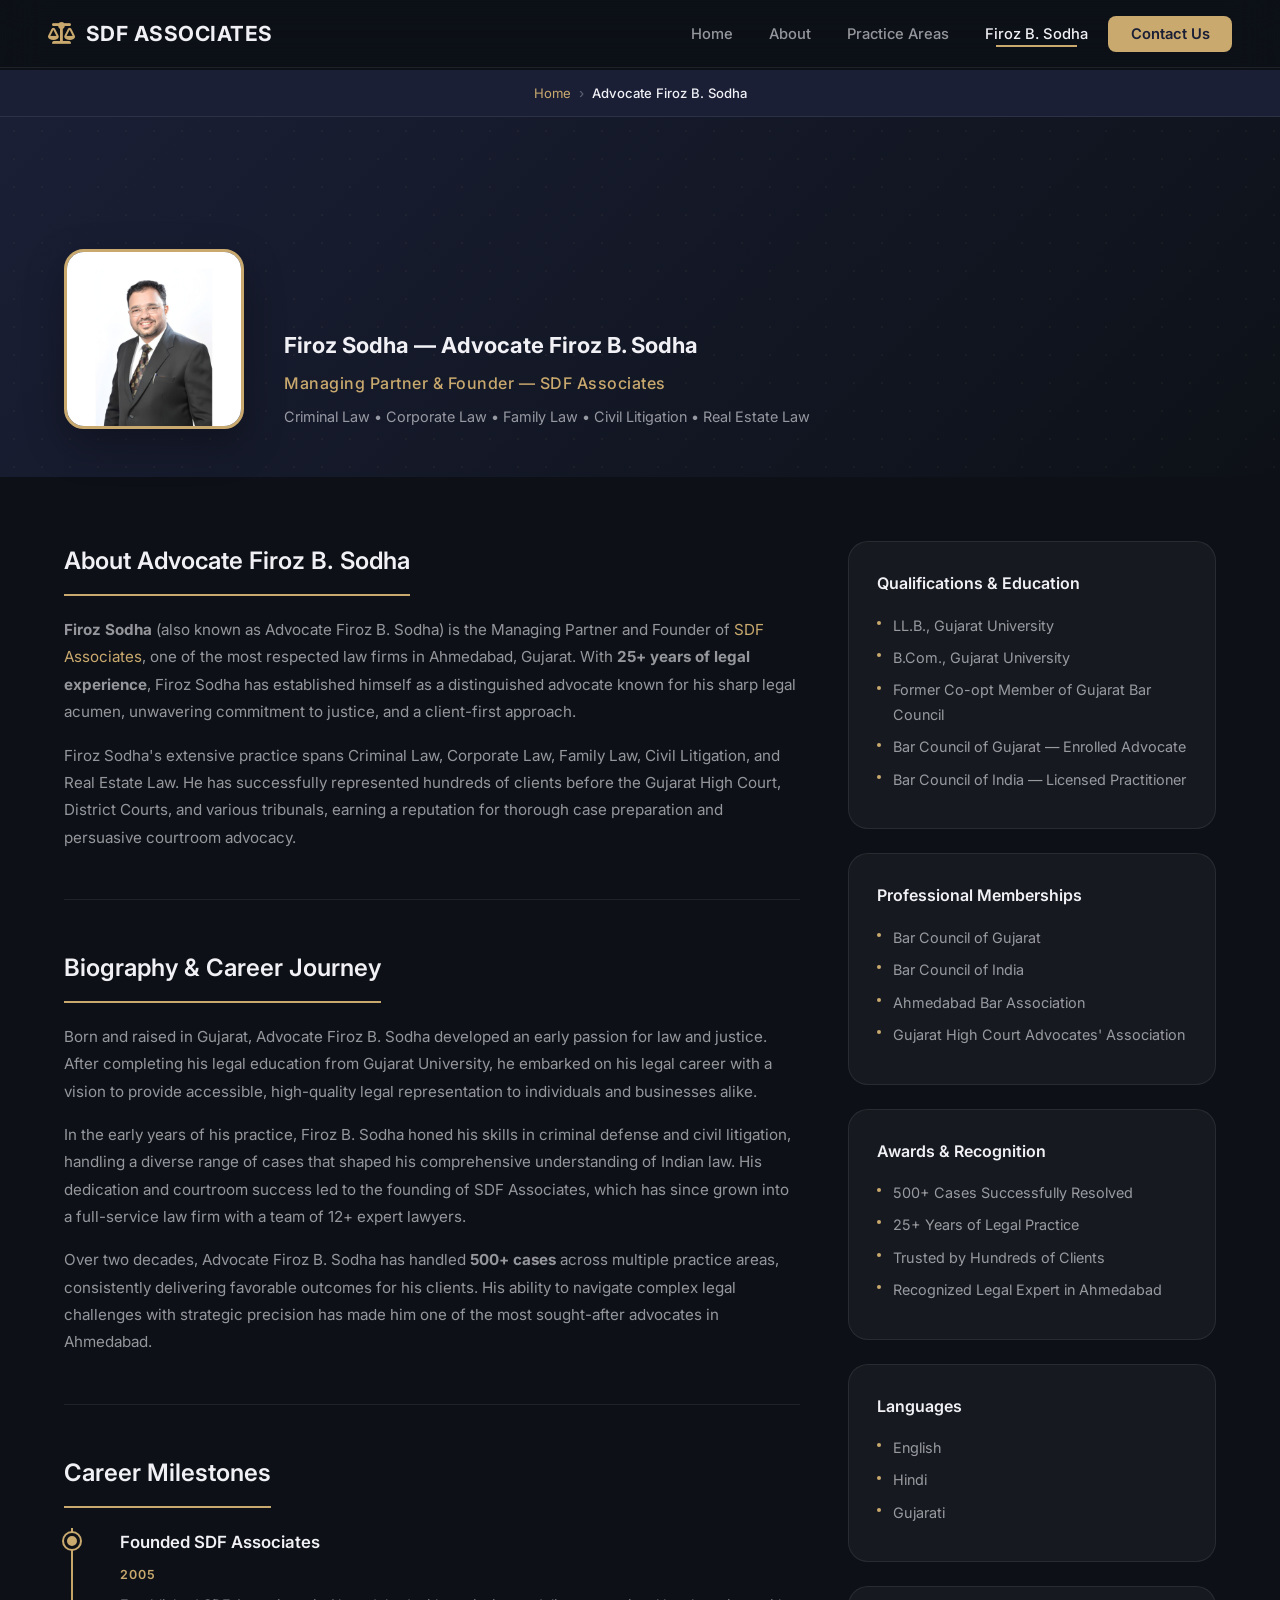
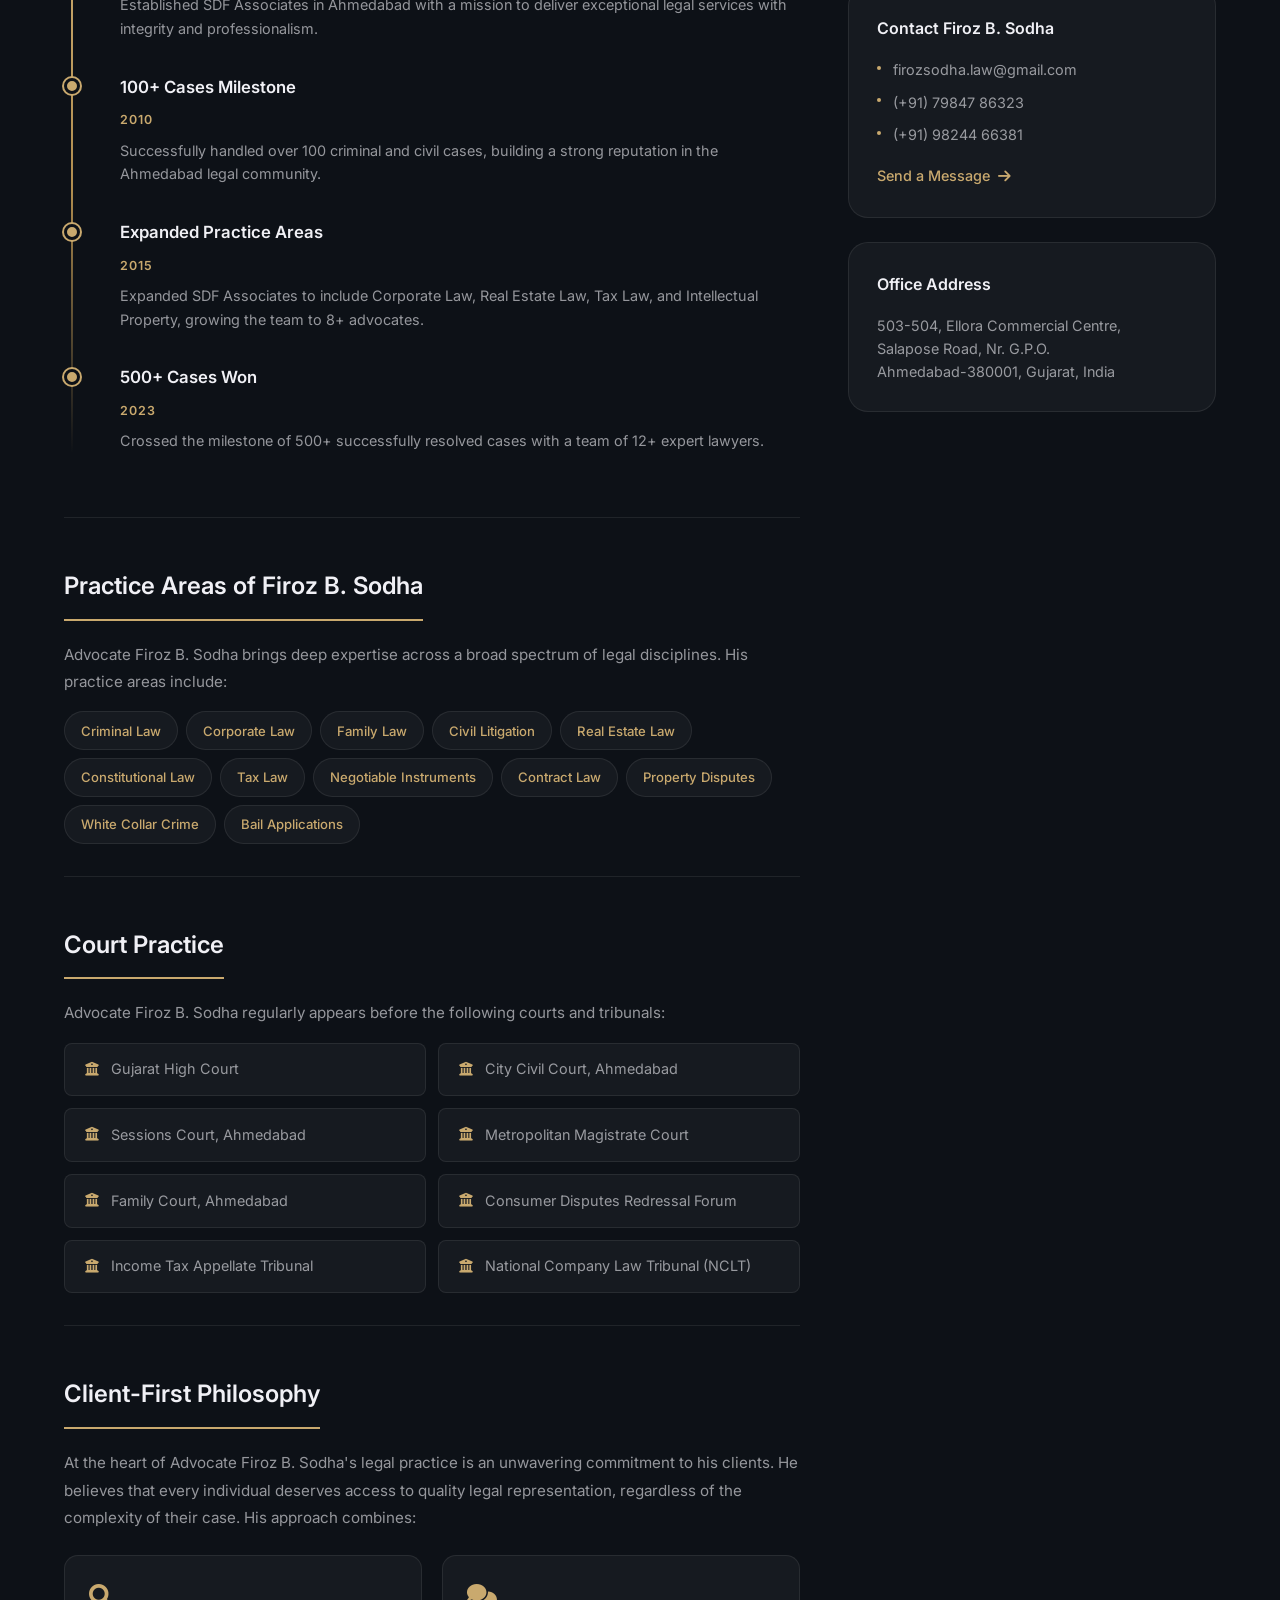
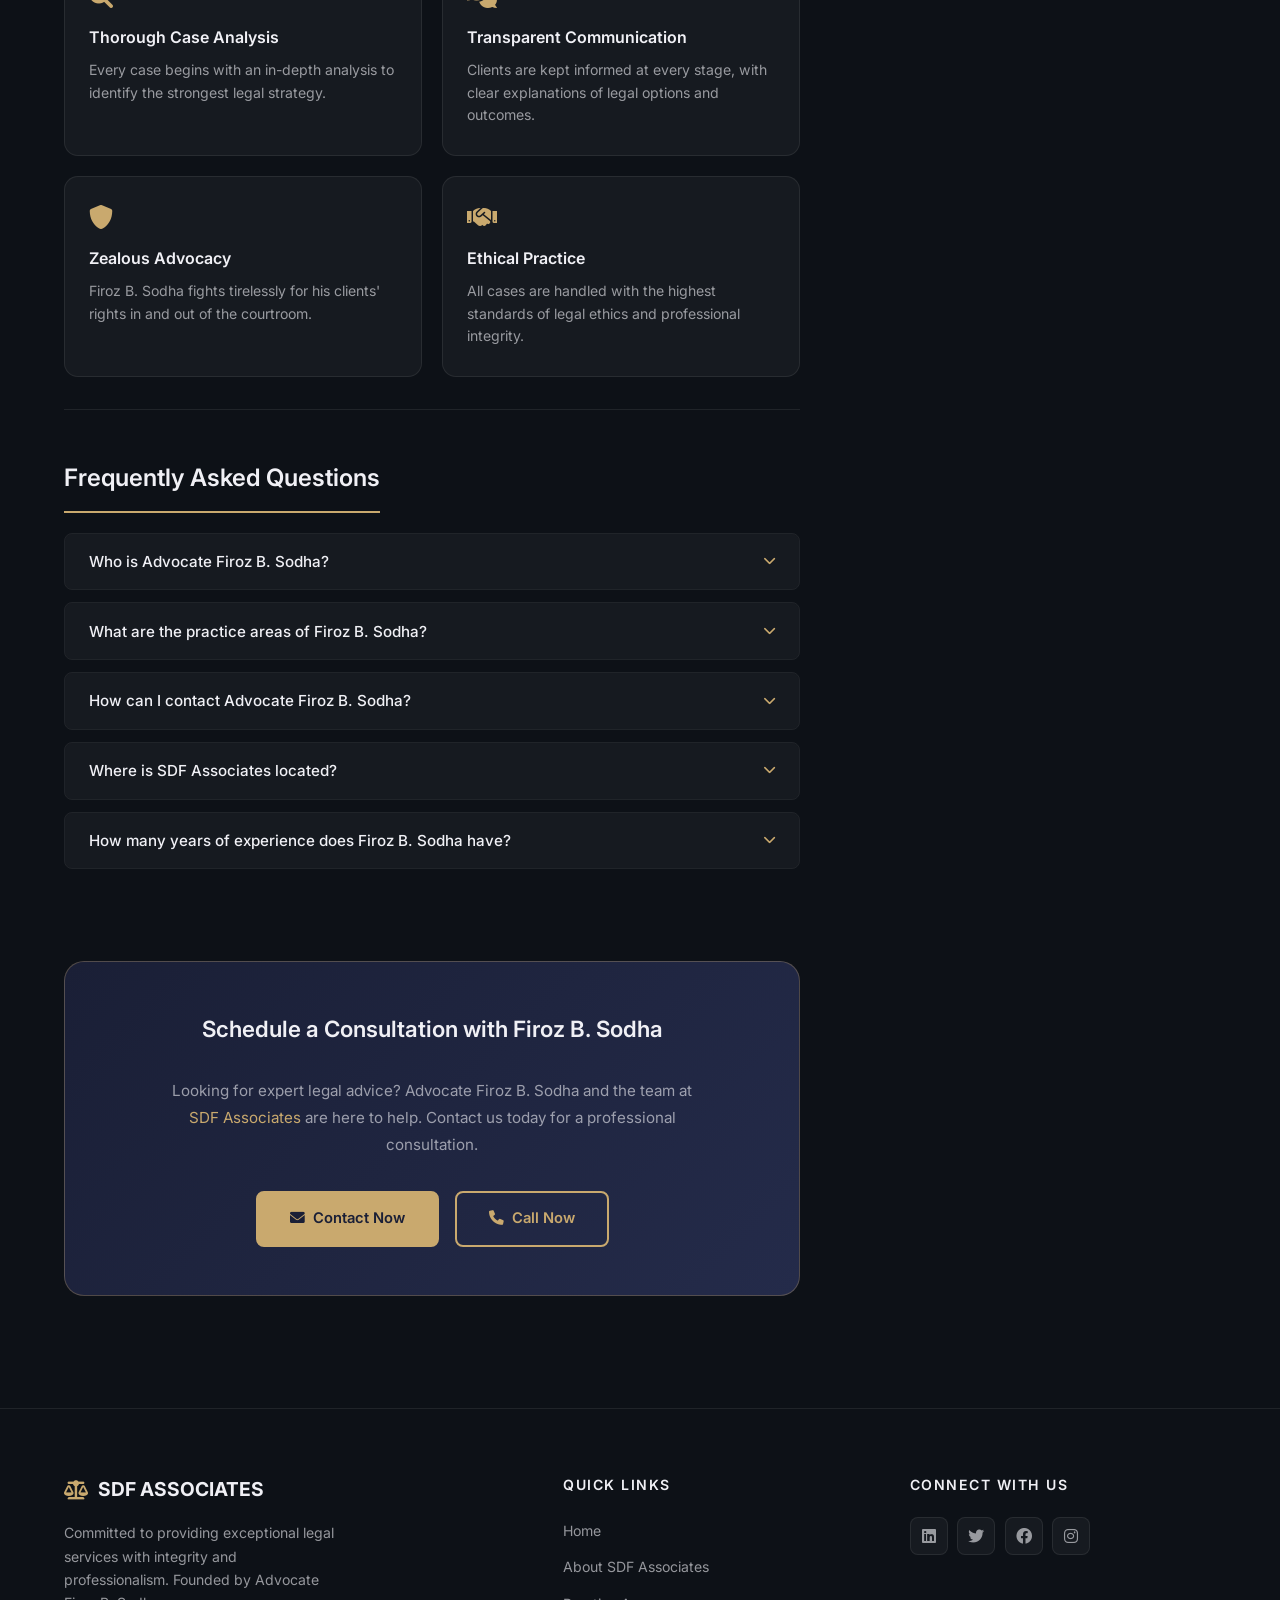
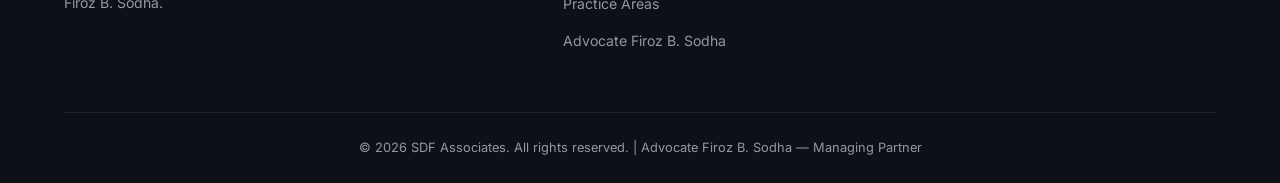
==== commit 53650c9d: "fix: update experience years to 25+ in SEO metadata and content for Firoz B. Sodha" ====
--- a/about-firoz-b-sodha.html
+++ b/about-firoz-b-sodha.html
@@ -8,10 +8,8 @@
     <!-- Primary SEO Meta Tags -->
     <title>Firoz Sodha (Advocate Firoz B. Sodha) — Managing Partner | SDF Associates, Ahmedabad</title>
     <meta name="description"
-        content="Firoz Sodha (Advocate Firoz B. Sodha) is the Managing Partner & Founder of SDF Associates, Ahmedabad. 20+ years in Criminal Law, Corporate Law & Civil Litigation. Call (+91) 79847 86323.">
-    <meta name="keywords"
-        content="Firoz B. Sodha, Firoz Sodha, Advocate Firoz B. Sodha, Firoz B Sodha, Senior Advocate Firoz B. Sodha, SDF Associates, criminal lawyer Ahmedabad, advocate Ahmedabad">
-    <meta name="author" content="Firoz B. Sodha">
+        content="Firoz Sodha (Advocate Firoz B. Sodha) is the Managing Partner & Founder of SDF Associates, Ahmedabad. 25+ years in Criminal Law, Corporate Law & Civil Litigation. Call (+91) 79847 86323.">
+     <meta name="author" content="Firoz B. Sodha">
     <meta name="robots" content="index, follow, max-snippet:-1, max-image-preview:large, max-video-preview:-1">
 
     <!-- Canonical URL -->
@@ -25,7 +23,7 @@
     <meta property="og:title"
         content="Firoz Sodha (Advocate Firoz B. Sodha) — Managing Partner | SDF Associates, Ahmedabad">
     <meta property="og:description"
-        content="Meet Advocate Firoz B. Sodha — Managing Partner of SDF Associates with 20+ years of legal expertise in Criminal Law, Corporate Law, and Civil Litigation in Ahmedabad.">
+        content="Meet Advocate Firoz B. Sodha — Managing Partner of SDF Associates with 25+ years of legal expertise in Criminal Law, Corporate Law, and Civil Litigation in Ahmedabad.">
     <meta property="og:image" content="https://www.sdf-advocates.co.in/Images/firoz-b-sodha.jpg">
     <meta property="og:image:width" content="800">
     <meta property="og:image:height" content="800">
@@ -37,7 +35,7 @@
     <meta name="twitter:card" content="summary_large_image">
     <meta name="twitter:title" content="Firoz Sodha (Advocate Firoz B. Sodha) — Managing Partner | SDF Associates">
     <meta name="twitter:description"
-        content="Advocate Firoz B. Sodha — 20+ years of legal excellence. Managing Partner of SDF Associates, Ahmedabad. Criminal Law, Corporate Law & Civil Litigation expert.">
+        content="Advocate Firoz B. Sodha — 25+ years of legal excellence. Managing Partner of SDF Associates, Ahmedabad. Criminal Law, Corporate Law & Civil Litigation expert.">
     <meta name="twitter:image" content="https://www.sdf-advocates.co.in/Images/firoz-b-sodha.jpg">
     <meta name="twitter:image:alt" content="Advocate Firoz B. Sodha — SDF Associates">
 
@@ -66,7 +64,7 @@
         "additionalName": "B.",
         "honorificPrefix": "Advocate",
         "jobTitle": "Managing Partner",
-        "description": "Advocate Firoz B. Sodha is the Managing Partner and Founder of SDF Associates, a premier law firm in Ahmedabad, Gujarat. With over 20 years of experience specializing in Criminal Law, Corporate Law, Family Law, and Civil Litigation.",
+        "description": "Advocate Firoz B. Sodha is the Managing Partner and Founder of SDF Associates, a premier law firm in Ahmedabad, Gujarat. With 25+ years of experience specializing in Criminal Law, Corporate Law, Family Law, and Civil Litigation.",
         "url": "https://www.sdf-advocates.co.in/about-firoz-b-sodha.html",
         "image": "https://www.sdf-advocates.co.in/Images/firoz-b-sodha.jpg",
         "email": "firozsodha.law@gmail.com",
@@ -151,7 +149,7 @@
                 "name": "Who is Advocate Firoz B. Sodha?",
                 "acceptedAnswer": {
                     "@type": "Answer",
-                    "text": "Advocate Firoz B. Sodha is the Managing Partner and Founder of SDF Associates, a premier law firm in Ahmedabad, Gujarat. With over 20 years of experience, he specializes in Criminal Law, Corporate Law, Family Law, and Civil Litigation."
+                    "text": "Advocate Firoz B. Sodha is the Managing Partner and Founder of SDF Associates, a premier law firm in Ahmedabad, Gujarat. With over 25+ years of experience, he specializes in Criminal Law, Corporate Law, Family Law, and Civil Litigation."
                 }
             },
             {
@@ -183,7 +181,7 @@
                 "name": "How many years of experience does Firoz B. Sodha have?",
                 "acceptedAnswer": {
                     "@type": "Answer",
-                    "text": "Advocate Firoz B. Sodha has over 20 years of legal experience. He founded SDF Associates and has successfully handled 500+ cases across multiple practice areas."
+                    "text": "Advocate Firoz B. Sodha has over 25+ years of legal experience. He founded SDF Associates and has successfully handled 500+ cases across multiple practice areas."
                 }
             }
         ]
@@ -277,7 +275,7 @@
                     <p><strong>Firoz Sodha</strong> (also known as Advocate Firoz B. Sodha) is the Managing Partner
                         and Founder of <a href="index.html" title="SDF Associates — Premier Law Firm in Ahmedabad">SDF
                             Associates</a>, one of the
-                        most respected law firms in Ahmedabad, Gujarat. With over <strong>20 years of legal
+                        most respected law firms in Ahmedabad, Gujarat. With <strong>25+ years of legal
                             experience</strong>, Firoz Sodha has established himself as a distinguished advocate
                         known for his sharp legal acumen, unwavering commitment to justice, and a client-first
                         approach.</p>
@@ -432,7 +430,7 @@
                         <div class="faq-answer" itemscope itemprop="acceptedAnswer"
                             itemtype="https://schema.org/Answer">
                             <p itemprop="text">Advocate Firoz B. Sodha is the Managing Partner and Founder of SDF
-                                Associates, a premier law firm in Ahmedabad, Gujarat. With over 20 years of
+                                Associates, a premier law firm in Ahmedabad, Gujarat. With over 25+ years of
                                 experience, he specializes in Criminal Law, Corporate Law, Family Law, and Civil
                                 Litigation.</p>
                         </div>
@@ -487,7 +485,7 @@
                         </button>
                         <div class="faq-answer" itemscope itemprop="acceptedAnswer"
                             itemtype="https://schema.org/Answer">
-                            <p itemprop="text">Advocate Firoz B. Sodha has over 20 years of legal experience. He
+                            <p itemprop="text">Advocate Firoz B. Sodha has over 25+ years of legal experience. He
                                 founded SDF Associates and has successfully handled 500+ cases across multiple
                                 practice areas.</p>
                         </div>
@@ -519,7 +517,8 @@
                     <h3>Qualifications &amp; Education</h3>
                     <ul>
                         <li>LL.B., Gujarat University</li>
-                        <li>B.A. (Honours), Gujarat University</li>
+                        <li>B.Com., Gujarat University</li>
+                        <li>Former Co-opt Member of Gujarat Bar Council</li>
                         <li>Bar Council of Gujarat — Enrolled Advocate</li>
                         <li>Bar Council of India — Licensed Practitioner</li>
                     </ul>
@@ -539,7 +538,7 @@
                     <h3>Awards &amp; Recognition</h3>
                     <ul>
                         <li>500+ Cases Successfully Resolved</li>
-                        <li>20+ Years of Legal Practice</li>
+                        <li>25+ Years of Legal Practice</li>
                         <li>Trusted by Hundreds of Clients</li>
                         <li>Recognized Legal Expert in Ahmedabad</li>
                     </ul>
@@ -615,7 +614,7 @@
             </div>
         </div>
         <div class="footer-bottom">
-            <p>&copy; 2025 SDF Associates. All rights reserved. | <a href="about-firoz-b-sodha.html">Advocate
+            <p>&copy; 2026 SDF Associates. All rights reserved. | <a href="about-firoz-b-sodha.html">Advocate
                     Firoz B. Sodha — Managing Partner</a></p>
         </div>
     </footer>
--- a/styles.css
+++ b/styles.css
@@ -662,30 +662,120 @@
 
 
 /* =============================================
-   SERVICES / PRACTICE AREAS
+   SERVICES / PRACTICE AREAS — 3D Slider
    ============================================= */
 .services {
     padding: var(--section-pad);
     background: var(--primary);
     position: relative;
-}
-
-.services-grid {
-    display: grid;
-    grid-template-columns: repeat(auto-fit, minmax(270px, 1fr));
-    gap: 1.5rem;
+    overflow: hidden;
+}
+
+/* --- Slider Wrapper & Viewport --- */
+.services-slider-wrapper {
+    position: relative;
     max-width: var(--container);
     margin: 0 auto;
-}
-
+    display: flex;
+    align-items: center;
+    gap: 0.5rem;
+}
+
+.services-slider-viewport {
+    flex: 1;
+    overflow: hidden;
+    perspective: 1200px;
+    padding: 2.5rem 0;
+}
+
+.services-slider-track {
+    display: flex;
+    align-items: stretch;
+    transition: transform .6s cubic-bezier(.22, .68, 0, 1);
+    will-change: transform;
+}
+
+/* --- Individual Slide --- */
+.service-slide {
+    flex: 0 0 calc(100% / 3);
+    padding: 0 0.875rem;
+    /* display: flex; */
+    transition: transform .6s cubic-bezier(.22, .68, 0, 1),
+        opacity .6s cubic-bezier(.22, .68, 0, 1),
+        filter .6s cubic-bezier(.22, .68, 0, 1);
+    transform-style: preserve-3d;
+    transform: scale(0.88);
+    opacity: 0.45;
+    filter: blur(1.5px);
+}
+
+.service-card-number {
+    display: none;
+}
+
+.service-slide.slide-active {
+    transform: scale(1) translateZ(30px);
+    opacity: 1;
+    filter: blur(0);
+    z-index: 3;
+}
+
+.service-slide.slide-prev {
+    transform: scale(0.92) rotateY(6deg) translateZ(-20px);
+    opacity: 0.7;
+    filter: blur(0.5px);
+    z-index: 2;
+}
+
+.service-slide.slide-next {
+    transform: scale(0.92) rotateY(-6deg) translateZ(-20px);
+    opacity: 0.7;
+    filter: blur(0.5px);
+    z-index: 2;
+}
+
+/* --- Card --- */
 .service-card {
-    background: var(--surface);
-    border: 1px solid var(--border);
-    padding: 2.5rem 2rem;
+    background: linear-gradient(145deg, rgba(255, 255, 255, 0.06) 0%, rgba(255, 255, 255, 0.02) 100%);
+    backdrop-filter: blur(20px);
+    -webkit-backdrop-filter: blur(20px);
+    border: 1px solid rgba(255, 255, 255, 0.08);
+    padding: 2.5rem 2rem 2rem;
     border-radius: var(--radius-lg);
     transition: all var(--duration) var(--ease);
     position: relative;
     overflow: hidden;
+    height: 100%;
+    display: flex;
+    flex-direction: column;
+}
+
+.service-card::before {
+    content: '';
+    position: absolute;
+    top: 0;
+    left: 0;
+    right: 0;
+    height: 3px;
+    background: linear-gradient(90deg, var(--accent), var(--accent-dark), var(--accent));
+    background-size: 200% 100%;
+    opacity: 0;
+    transition: opacity var(--duration) var(--ease);
+}
+
+.slide-active .service-card::before {
+    opacity: 1;
+    animation: shimmerBar 3s linear infinite;
+}
+
+@keyframes shimmerBar {
+    0% {
+        background-position: -200% 0;
+    }
+
+    100% {
+        background-position: 200% 0;
+    }
 }
 
 .service-card::after {
@@ -701,21 +791,62 @@
     transition: transform var(--duration-slow) var(--ease);
 }
 
-.service-card:hover::after {
+.slide-active .service-card:hover::after {
     transform: scaleX(1);
 }
 
-.service-card:hover {
-    transform: translateY(-5px);
+.slide-active .service-card:hover {
+    transform: translateY(-6px);
     border-color: var(--border-hover);
-    box-shadow: 0 20px 40px rgba(0, 0, 0, 0.2);
-}
-
+    box-shadow:
+        0 25px 60px rgba(0, 0, 0, 0.35),
+        0 0 40px rgba(201, 169, 110, 0.08);
+}
+
+/* --- Card Number Badge --- */
+.service-card-number {
+    position: absolute;
+    top: 1.25rem;
+    right: 1.25rem;
+    font-size: 0.75rem;
+    font-weight: 700;
+    color: var(--accent);
+    opacity: 0.35;
+    letter-spacing: 0.05em;
+    font-family: var(--font);
+}
+
+.slide-active .service-card-number {
+    opacity: 0.6;
+}
+
+/* --- Icon --- */
 .service-icon {
     font-size: 2.2rem;
     color: var(--accent);
-    margin-bottom: 1.5rem;
-    transition: transform var(--duration) var(--ease-spring);
+    margin-bottom: 1.25rem;
+    transition: transform var(--duration) var(--ease-spring),
+        color var(--duration) var(--ease);
+    position: relative;
+    width: fit-content;
+}
+
+.service-icon::after {
+    content: '';
+    position: absolute;
+    bottom: -6px;
+    left: 0;
+    width: 100%;
+    height: 8px;
+    background: var(--accent);
+    opacity: 0.08;
+    border-radius: 50%;
+    filter: blur(4px);
+    transition: opacity var(--duration) var(--ease);
+}
+
+.slide-active .service-icon::after {
+    opacity: 0.15;
 }
 
 .service-icon.pulse {
@@ -734,6 +865,7 @@
     }
 }
 
+/* --- Card Title --- */
 .service-card h3 {
     font-size: 1.15rem;
     font-weight: 600;
@@ -741,16 +873,19 @@
     color: var(--text);
 }
 
+/* --- Card List --- */
 .service-card ul {
-    margin: 1rem 0 1.5rem;
+    margin: 0.5rem 0 1.5rem;
+    flex: 1;
 }
 
 .service-card li {
     color: var(--text-muted);
-    font-size: 0.9rem;
-    margin-bottom: 0.6rem;
+    font-size: 0.88rem;
+    margin-bottom: 0.55rem;
     padding-left: 1.2rem;
     position: relative;
+    line-height: 1.5;
 }
 
 .service-card li::before {
@@ -762,9 +897,15 @@
     height: 5px;
     border-radius: 50%;
     background: var(--accent);
-    opacity: 0.6;
-}
-
+    opacity: 0.5;
+    transition: opacity var(--duration) var(--ease);
+}
+
+.slide-active .service-card li::before {
+    opacity: 0.8;
+}
+
+/* --- CTA Link --- */
 .service-cta {
     color: var(--accent);
     font-weight: 600;
@@ -773,11 +914,104 @@
     display: inline-flex;
     align-items: center;
     gap: 0.3rem;
+    margin-top: auto;
 }
 
 .service-cta:hover {
     color: var(--text);
     gap: 0.6rem;
+}
+
+/* --- Navigation Arrows --- */
+.slider-arrow {
+    width: 50px;
+    height: 50px;
+    border-radius: 50%;
+    border: 1px solid rgba(255, 255, 255, 0.12);
+    background: rgba(255, 255, 255, 0.04);
+    color: var(--text);
+    font-size: 1rem;
+    cursor: pointer;
+    display: flex;
+    align-items: center;
+    justify-content: center;
+    transition: all var(--duration) var(--ease);
+    flex-shrink: 0;
+    backdrop-filter: blur(10px);
+    -webkit-backdrop-filter: blur(10px);
+    z-index: 10;
+}
+
+.slider-arrow:hover {
+    background: var(--accent);
+    border-color: var(--accent);
+    color: var(--primary);
+    box-shadow: 0 0 25px rgba(201, 169, 110, 0.3);
+    transform: scale(1.08);
+}
+
+.slider-arrow:active {
+    transform: scale(0.95);
+}
+
+/* --- Dots & Counter --- */
+.slider-controls {
+    display: flex;
+    align-items: center;
+    justify-content: center;
+    gap: 2rem;
+    margin-top: 0.5rem;
+    max-width: var(--container);
+    margin-left: auto;
+    margin-right: auto;
+}
+
+.slider-dots {
+    display: flex;
+    align-items: center;
+    gap: 0.5rem;
+}
+
+.slider-dot {
+    width: 8px;
+    height: 8px;
+    border-radius: 50%;
+    border: none;
+    background: rgba(255, 255, 255, 0.15);
+    cursor: pointer;
+    transition: all var(--duration) var(--ease);
+    padding: 0;
+}
+
+.slider-dot:hover {
+    background: rgba(255, 255, 255, 0.35);
+    transform: scale(1.3);
+}
+
+.slider-dot.dot-active {
+    background: var(--accent);
+    width: 24px;
+    border-radius: 4px;
+    box-shadow: 0 0 10px rgba(201, 169, 110, 0.4);
+}
+
+.slider-counter {
+    font-size: 0.85rem;
+    color: var(--text-muted);
+    font-weight: 500;
+    font-variant-numeric: tabular-nums;
+    letter-spacing: 0.05em;
+}
+
+.slider-counter-sep {
+    margin: 0 0.15rem;
+    opacity: 0.4;
+}
+
+#services-current {
+    color: var(--accent);
+    font-weight: 700;
+    font-size: 1rem;
 }
 
 
@@ -1613,9 +1847,51 @@
         padding: 1.75rem 1.25rem;
     }
 
-    .services-grid {
-        grid-template-columns: 1fr;
-    }
+    /* --- Mobile Slider Overrides --- */
+    .service-slide {
+        flex: 0 0 100%;
+    }
+
+    .services-slider-wrapper {
+        gap: 0;
+    }
+
+    .slider-arrow {
+        position: absolute;
+        top: 50%;
+        transform: translateY(-50%);
+        width: 38px;
+        height: 38px;
+        font-size: 0.85rem;
+        z-index: 10;
+    }
+
+    .slider-arrow--prev {
+        left: 0.25rem;
+    }
+
+    .slider-arrow--next {
+        right: 0.25rem;
+    }
+
+    .slider-arrow:hover {
+        transform: translateY(-50%) scale(1.05);
+    }
+
+    .services-slider-viewport {
+        padding: 1.5rem 0;
+    }
+
+    .service-slide.slide-prev {
+        transform: scale(0.9) rotateY(4deg) translateZ(-10px);
+    }
+
+    .service-slide.slide-next {
+        transform: scale(0.9) rotateY(-4deg) translateZ(-10px);
+    }
+
+
+
 
     .senior-partners {
         margin-bottom: 3rem;
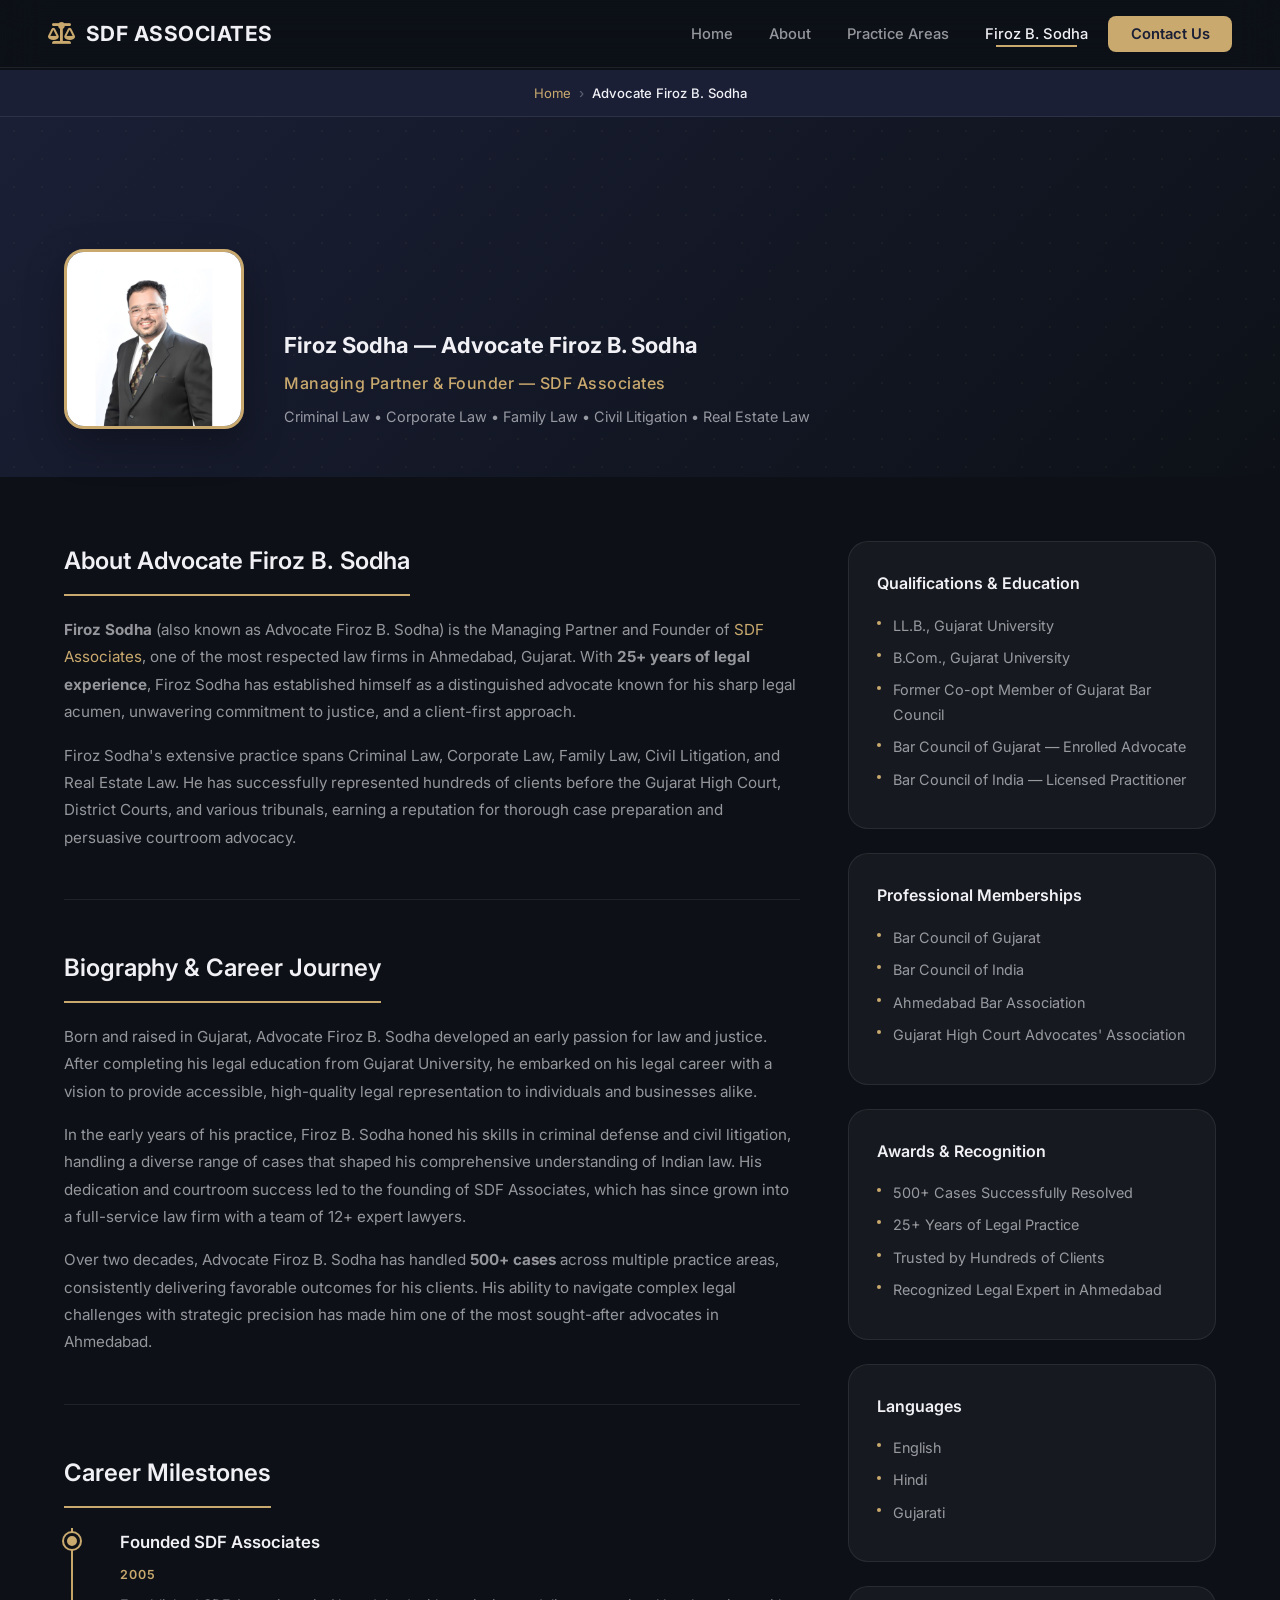
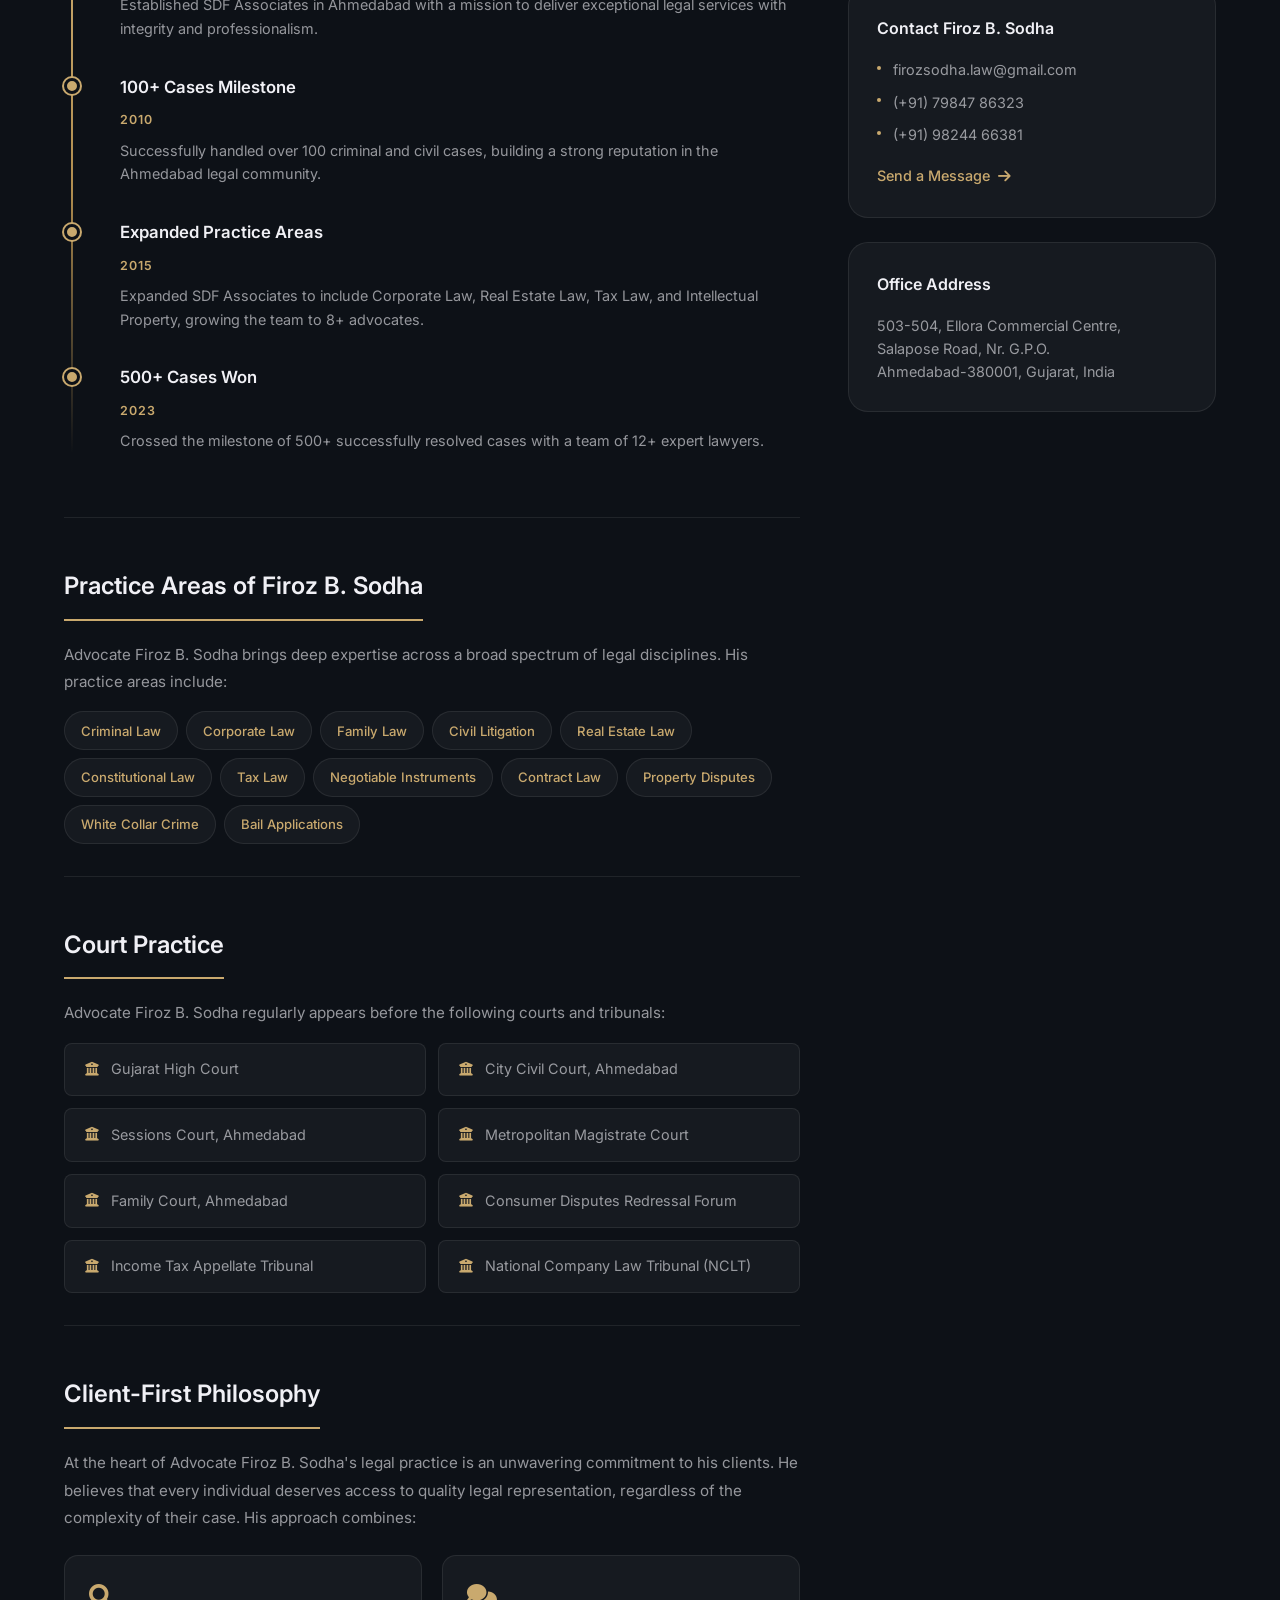
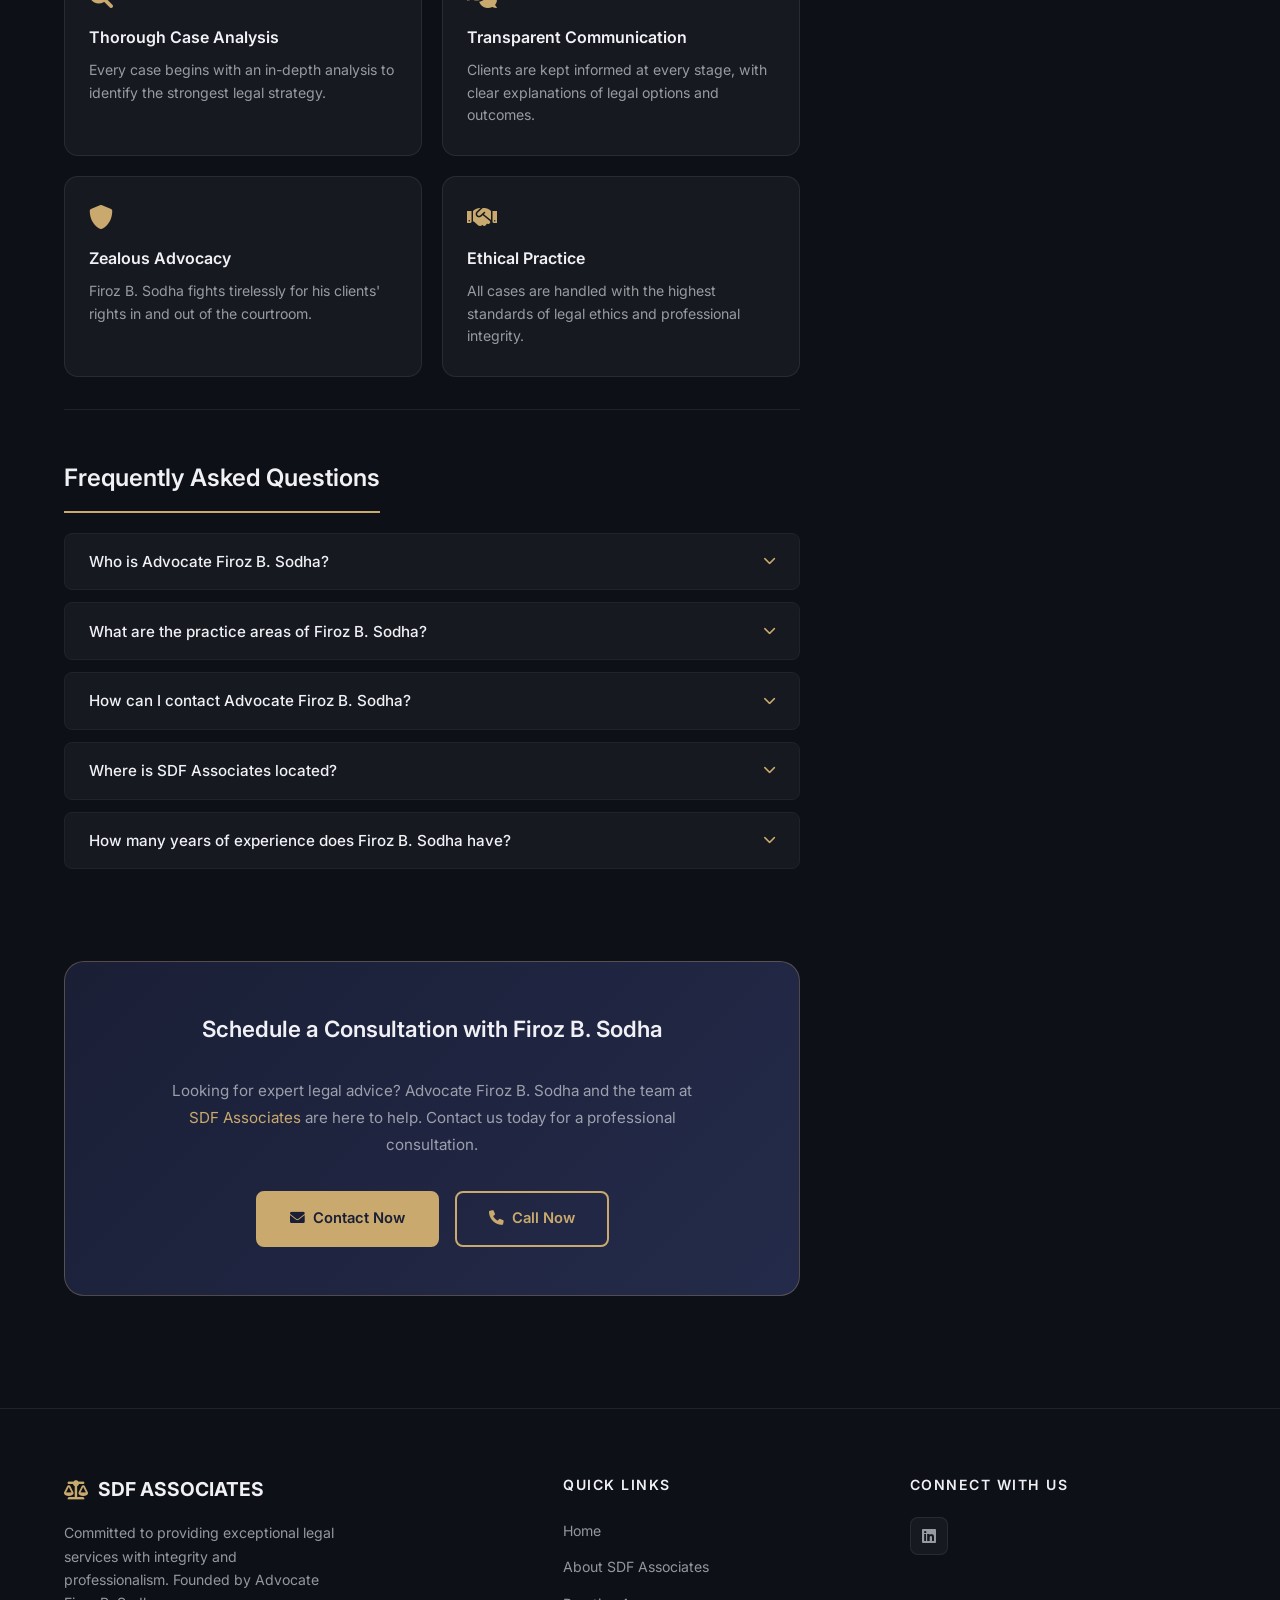
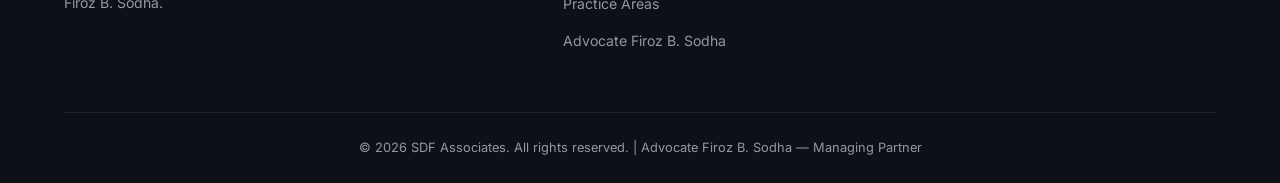
==== commit 28bf0980: "hide links" ====
--- a/about-firoz-b-sodha.html
+++ b/about-firoz-b-sodha.html
@@ -602,14 +602,15 @@
             <div class="footer-section">
                 <h3>Connect With Us</h3>
                 <div class="social-links">
-                    <a href="#" aria-label="SDF Associates on LinkedIn"><i class="fab fa-linkedin"
+                    <a href="https://in.linkedin.com/in/firoz-sodha-6258b5356" target="_blank" rel="noopener noreferrer"
+                        aria-label="SDF Associates on LinkedIn"><i class="fab fa-linkedin"
                             aria-hidden="true"></i></a>
-                    <a href="#" aria-label="SDF Associates on Twitter"><i class="fab fa-twitter"
+                    <!-- <a href="#" aria-label="SDF Associates on Twitter"><i class="fab fa-twitter"
                             aria-hidden="true"></i></a>
                     <a href="#" aria-label="SDF Associates on Facebook"><i class="fab fa-facebook"
                             aria-hidden="true"></i></a>
                     <a href="#" aria-label="SDF Associates on Instagram"><i class="fab fa-instagram"
-                            aria-hidden="true"></i></a>
+                            aria-hidden="true"></i></a> -->
                 </div>
             </div>
         </div>
